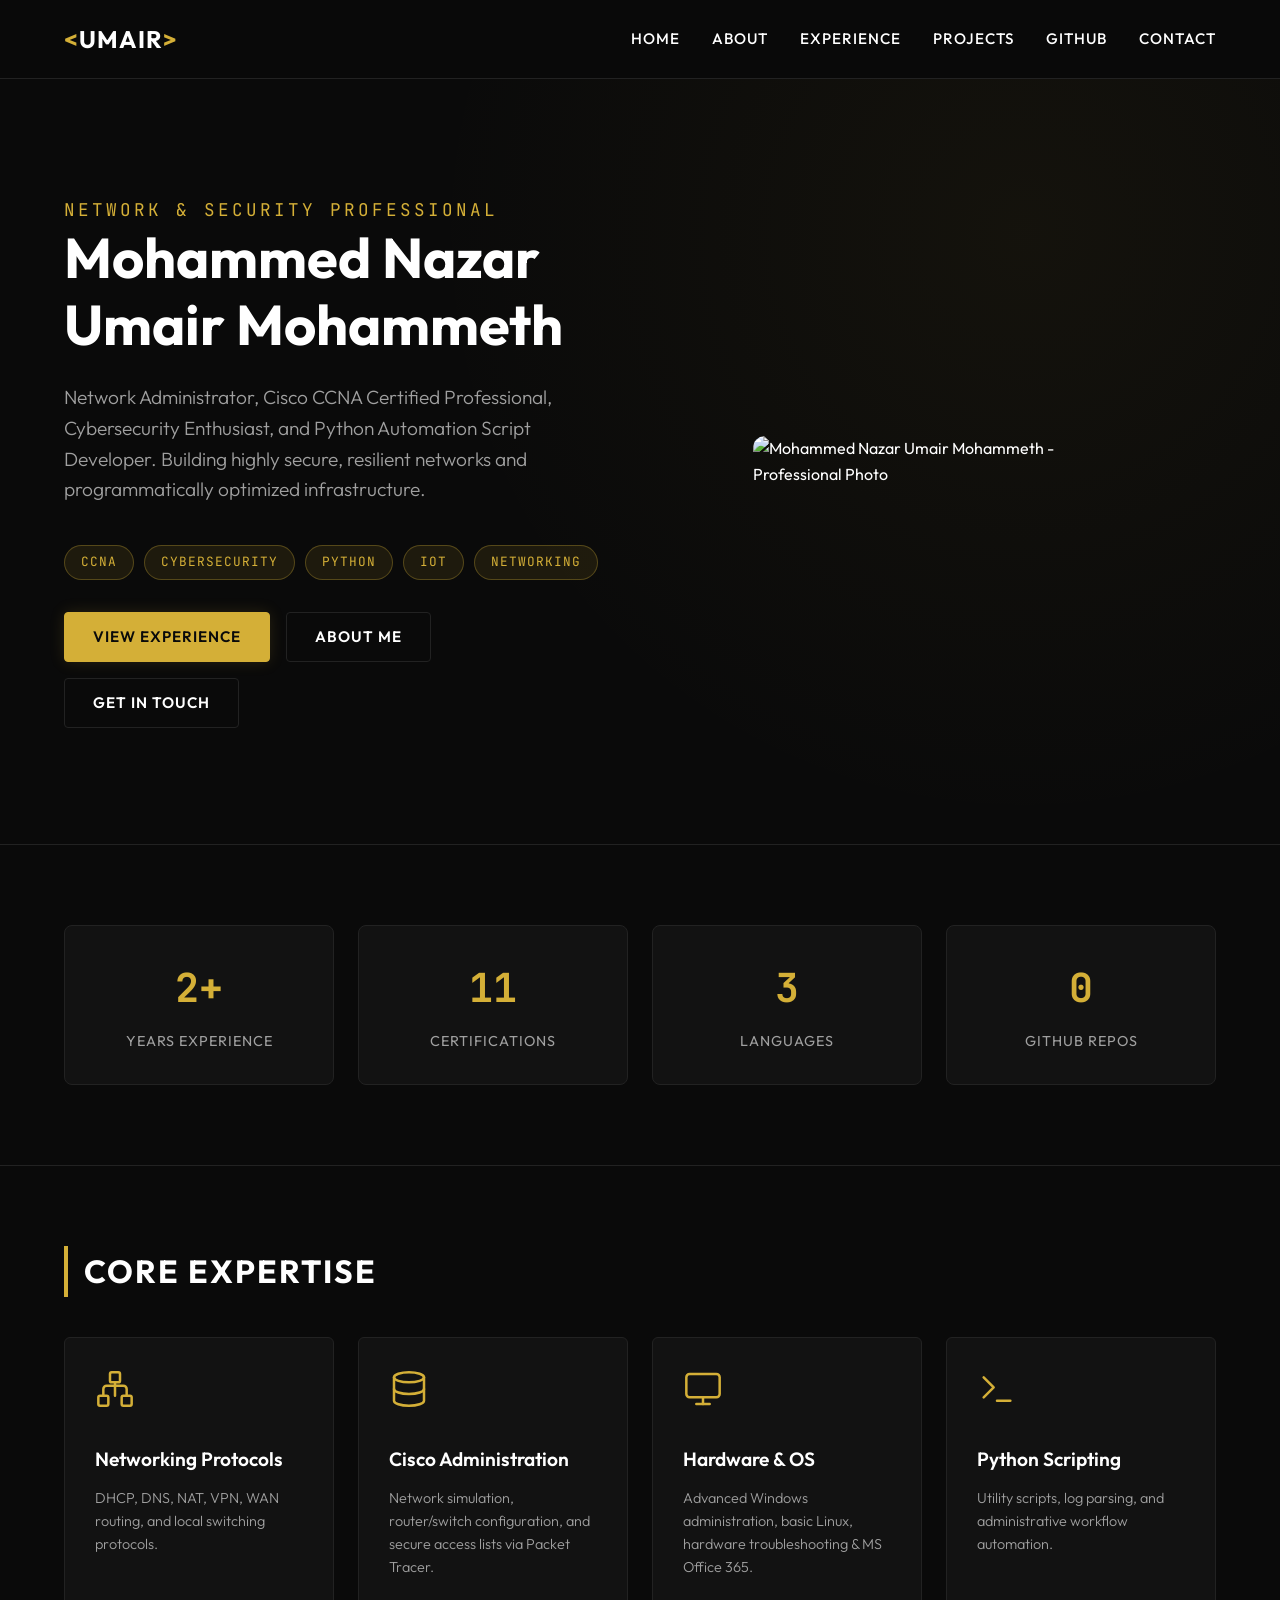
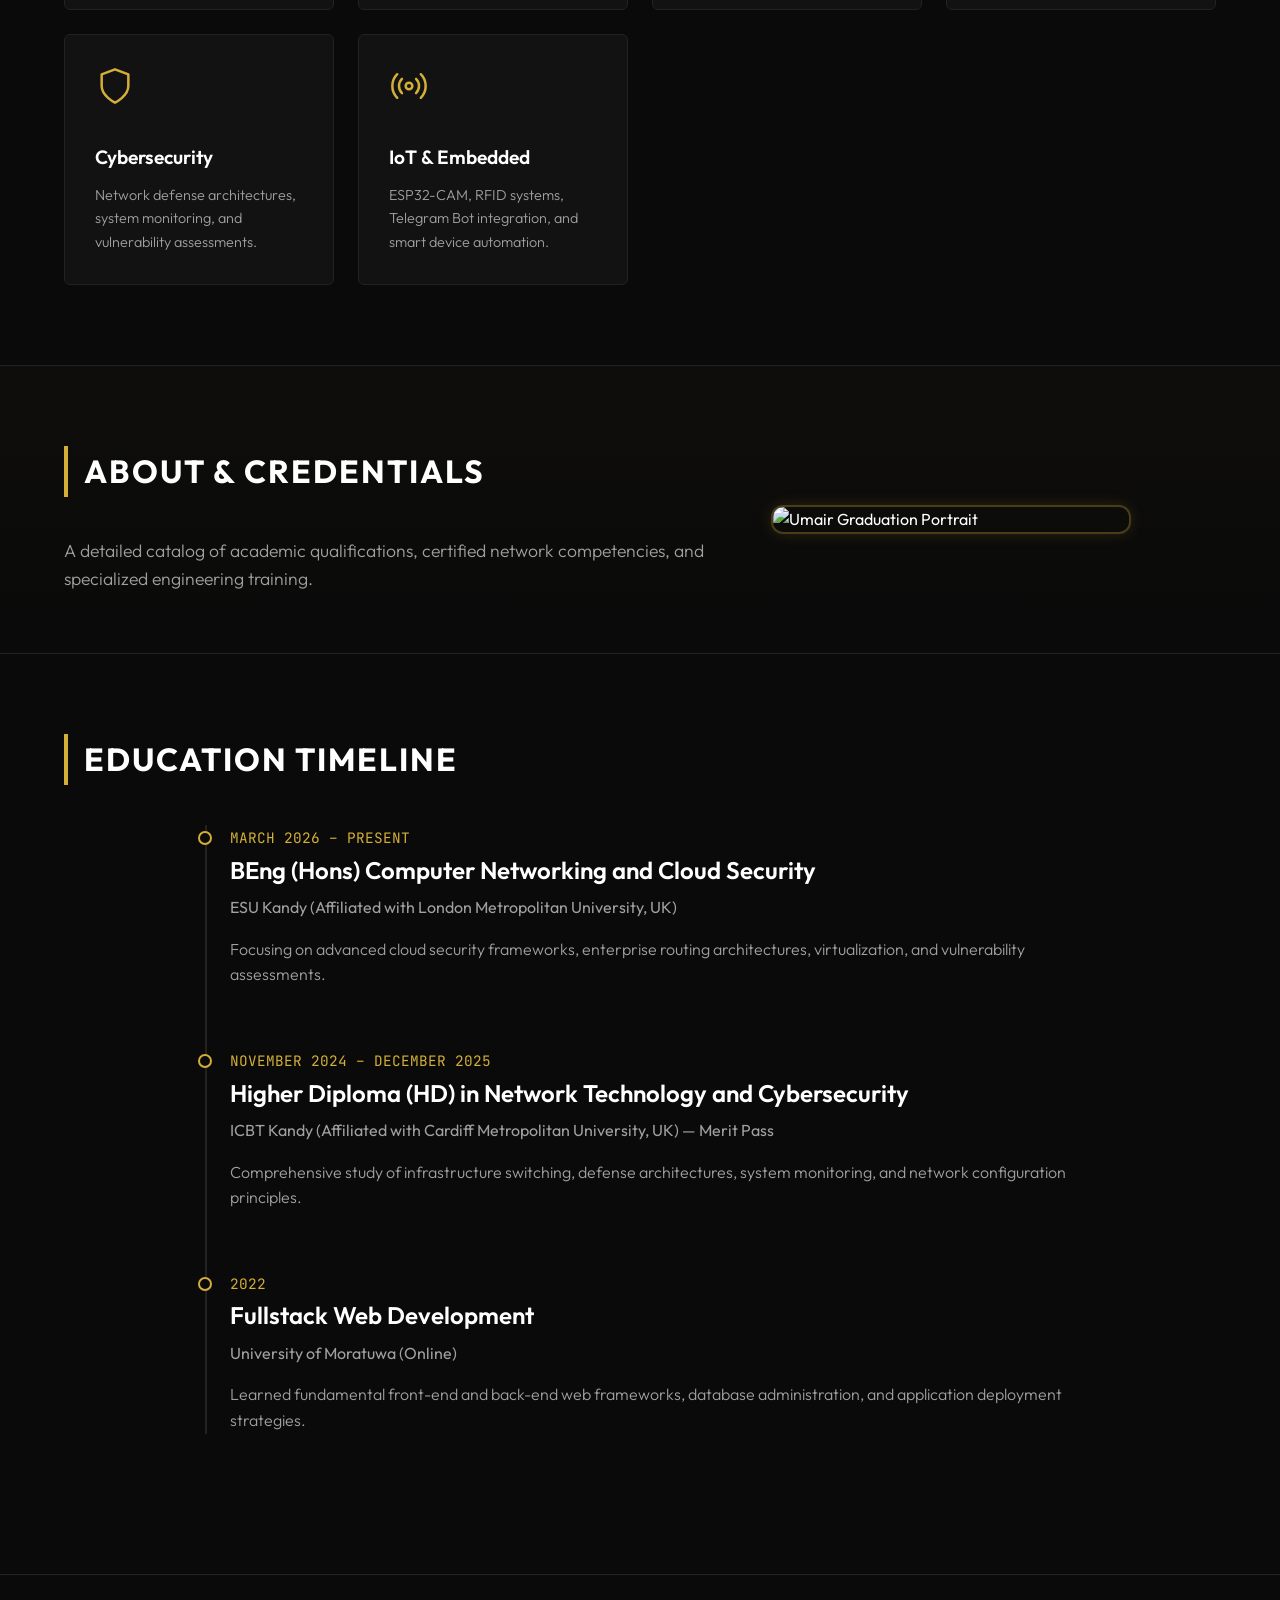
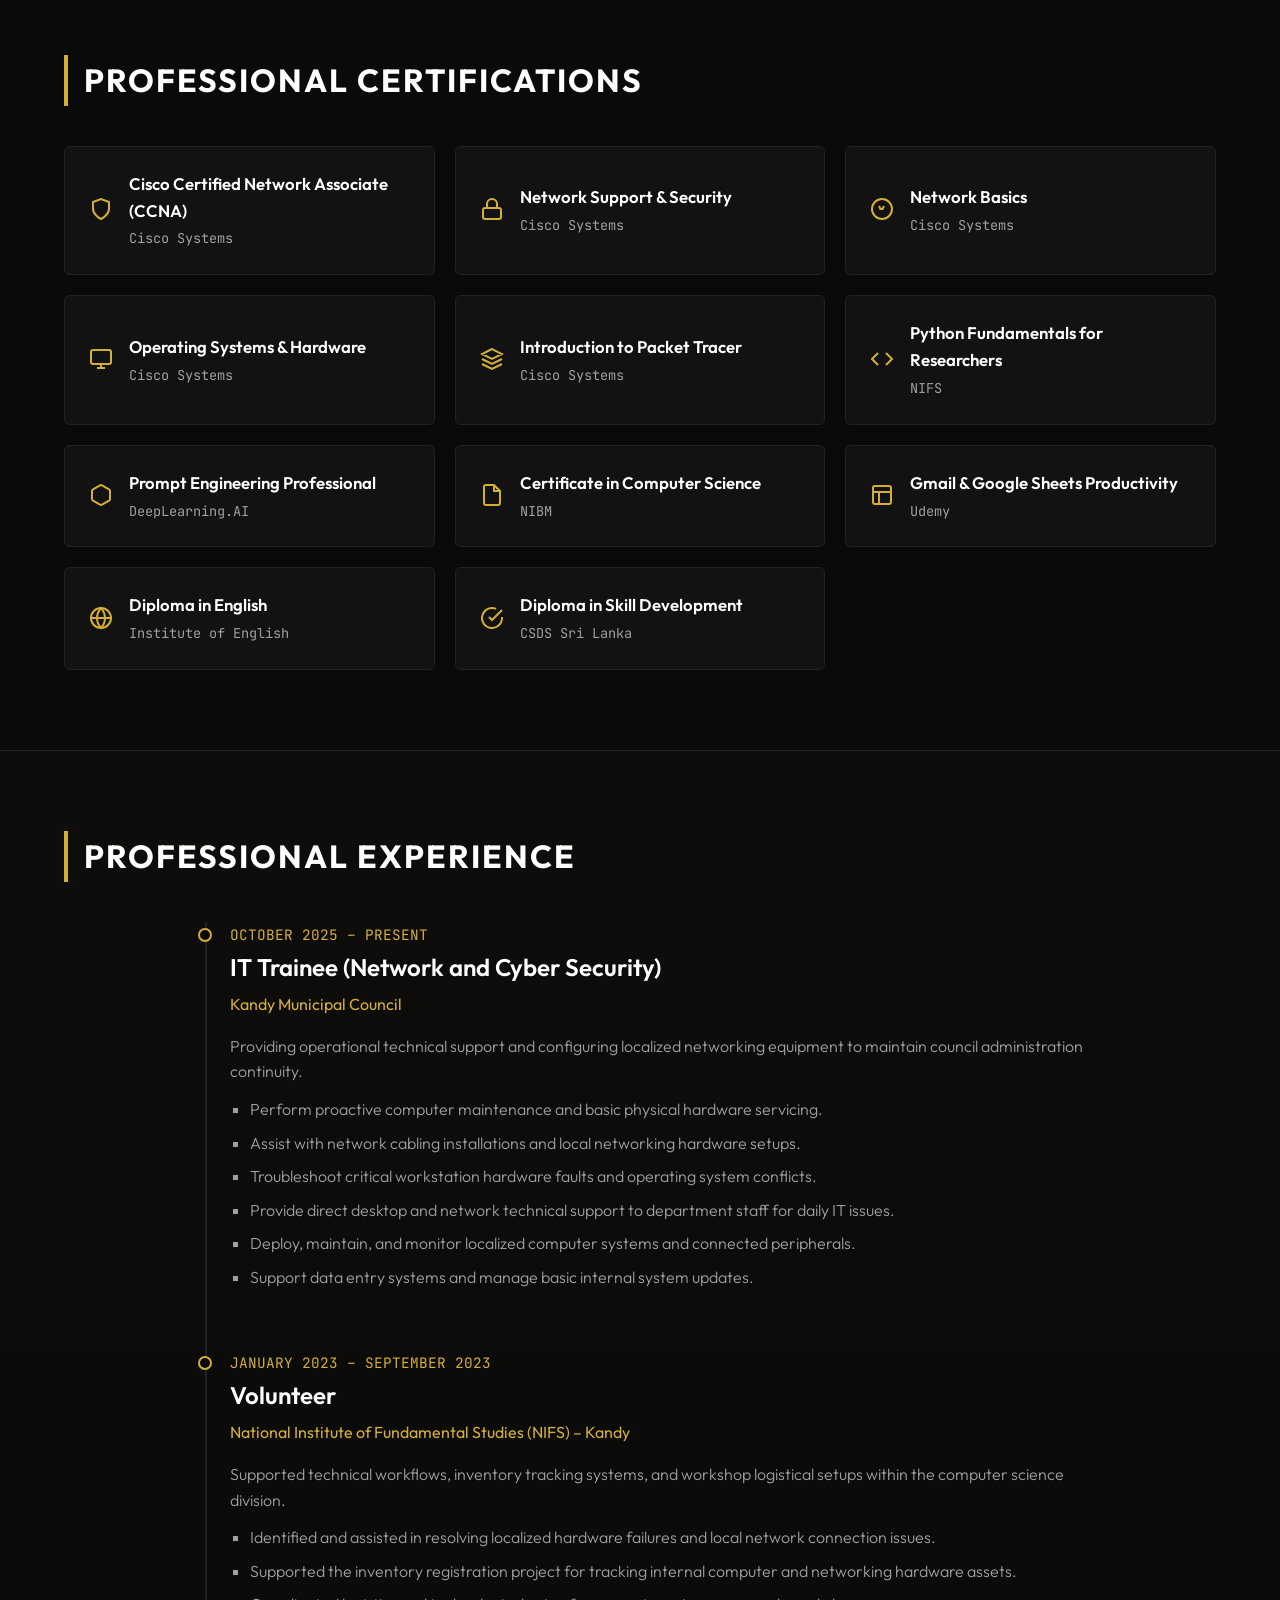
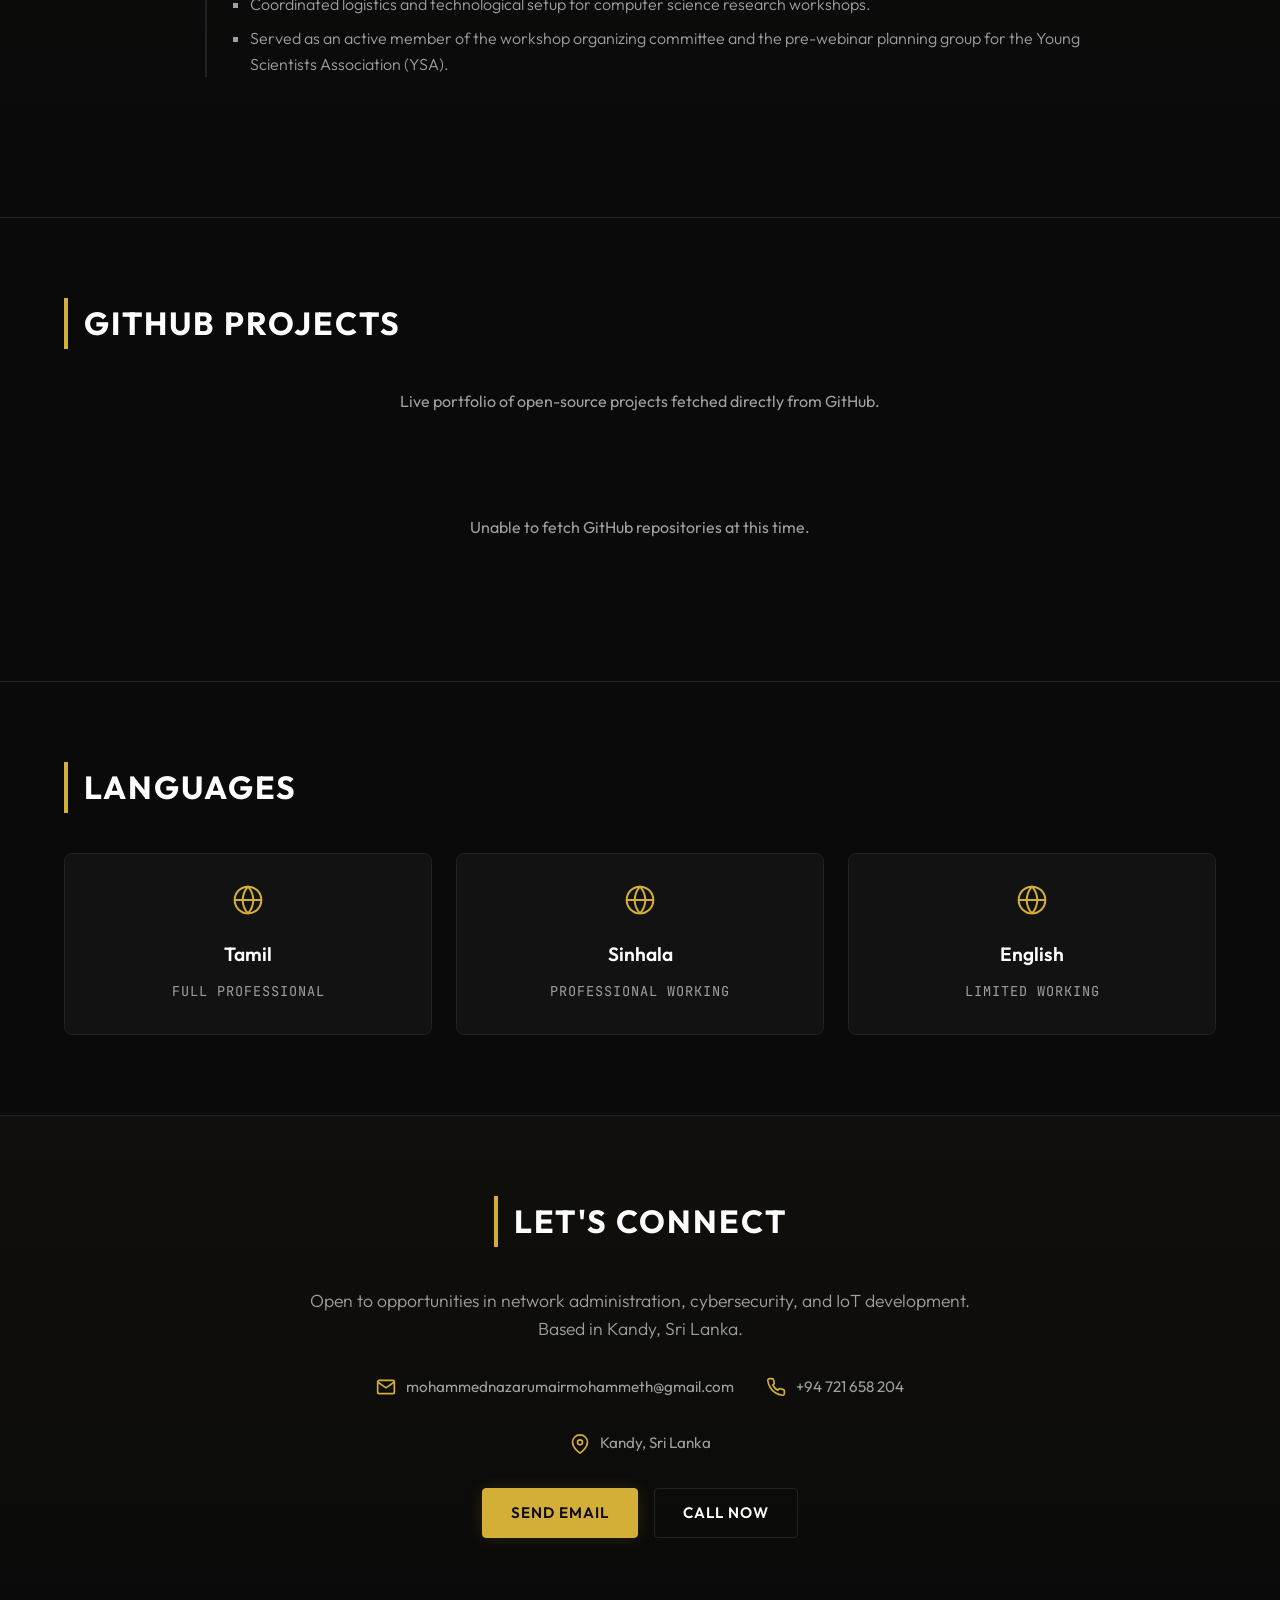
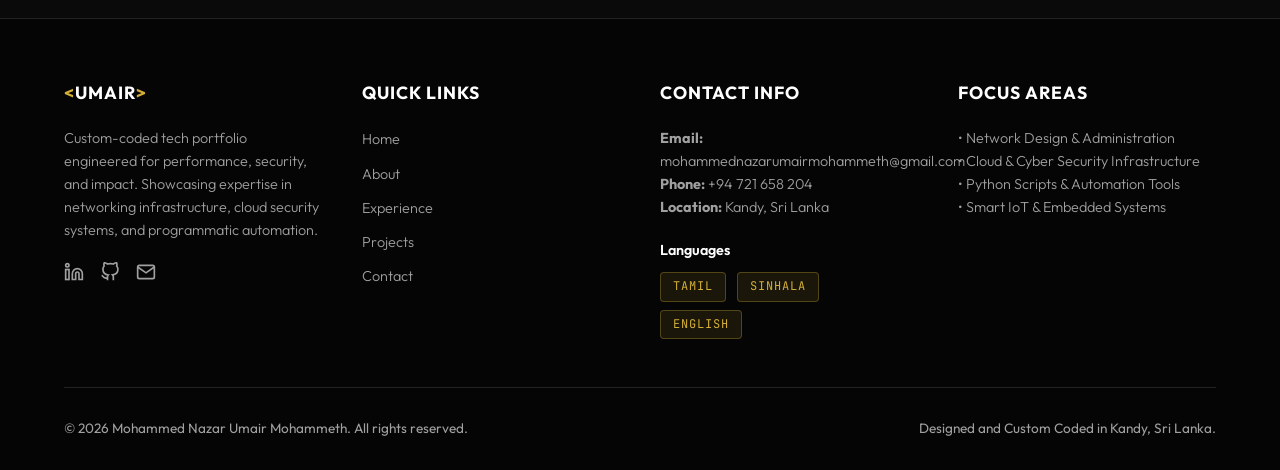
==== index.html @ b77dcbc5 "Static portfolio site for Vercel deployment" ====
<!DOCTYPE html>
<html lang="en">
<head>
<meta charset="UTF-8">
<meta name="viewport" content="width=device-width, initial-scale=1.0">
<title>Mohammed Nazar Umair Mohammeth | Network & Security Professional</title>
<meta name="description" content="Network Administrator, Cisco CCNA Certified Professional, Cybersecurity Enthusiast, and Python Automation Developer.">
<link rel="preconnect" href="https://fonts.googleapis.com">
<link rel="preconnect" href="https://fonts.gstatic.com" crossorigin>
<link href="https://fonts.googleapis.com/css2?family=Outfit:wght@300;400;500;600;700&family=JetBrains+Mono:wght@400;500&display=swap" rel="stylesheet">
<style>
:root {
    --bg-black: #0A0A0A;
    --card-bg: #121212;
    --text-white: #FFFFFF;
    --text-gray: #A0A0A0;
    --accent-gold: #D4AF37;
    --accent-gold-hover: #F3E5AB;
    --border-gray: #222222;
    --border-gold: rgba(212, 175, 55, 0.3);
    --border-gold-focus: rgba(212, 175, 55, 0.8);
    --gold-glow: 0 0 15px rgba(212, 175, 55, 0.15);
    --font-sans: 'Outfit', -apple-system, BlinkMacSystemFont, "Segoe UI", Roboto, sans-serif;
    --font-mono: 'JetBrains Mono', monospace;
    --transition-speed: 0.3s;
    --transition-default: all var(--transition-speed) cubic-bezier(0.4, 0, 0.2, 1);
}
*, *::before, *::after { box-sizing: border-box; margin: 0; padding: 0; }
html { scroll-behavior: smooth; }
body {
    background-color: var(--bg-black);
    color: var(--text-white);
    font-family: var(--font-sans);
    line-height: 1.6;
    overflow-x: hidden;
    -webkit-font-smoothing: antialiased;
}
a { color: var(--text-white); text-decoration: none; transition: var(--transition-default); }
a:hover { color: var(--accent-gold); }
img { max-width: 100%; height: auto; display: block; }
ul, ol { list-style: none; }
.container { width: 100%; max-width: 1200px; margin: 0 auto; padding: 0 24px; }
.section { padding: 80px 0; }
.section-title {
    font-size: 2rem; font-weight: 700; text-transform: uppercase;
    letter-spacing: 2px; margin-bottom: 40px; color: var(--text-white);
    border-left: 4px solid var(--accent-gold); padding-left: 16px; display: inline-block;
}
.site-header {
    background-color: rgba(10, 10, 10, 0.95);
    border-bottom: 1px solid var(--border-gray);
    position: sticky; top: 0; z-index: 1000;
    backdrop-filter: blur(10px); padding: 20px 0;
}
.header-container { display: flex; justify-content: space-between; align-items: center; }
.site-logo { font-weight: 700; font-size: 1.5rem; letter-spacing: 1px; }
.site-logo span { color: var(--accent-gold); }
.nav-menu { display: flex; gap: 32px; }
.nav-menu a {
    font-size: 0.95rem; font-weight: 500; text-transform: uppercase;
    letter-spacing: 1px; padding: 6px 0; border-bottom: 2px solid transparent;
}
.nav-menu a:hover { color: var(--accent-gold); border-bottom-color: var(--accent-gold); }
.hero {
    min-height: 85vh; display: flex; align-items: center;
    background: radial-gradient(circle at 80% 20%, rgba(212, 175, 55, 0.05) 0%, transparent 50%), var(--bg-black);
}
.hero-grid { display: grid; grid-template-columns: 1fr 1fr; gap: 60px; align-items: center; }
.hero-subtitle {
    font-family: var(--font-mono); color: var(--accent-gold);
    font-size: 1.1rem; letter-spacing: 3px; margin-bottom: 20px; text-transform: uppercase;
}
.hero-title { font-size: 3.5rem; font-weight: 700; line-height: 1.2; margin-bottom: 24px; }
.hero-description { font-size: 1.2rem; color: var(--text-gray); margin-bottom: 40px; font-weight: 300; }
.hero-tags { display: flex; gap: 10px; flex-wrap: wrap; margin-bottom: 32px; }
.hero-tag {
    background-color: rgba(212, 175, 55, 0.1); color: var(--accent-gold);
    border: 1px solid var(--border-gold); padding: 6px 16px;
    font-size: 0.8rem; font-family: var(--font-mono); border-radius: 20px;
    text-transform: uppercase; letter-spacing: 1px;
}
.hero-cta { display: flex; gap: 16px; flex-wrap: wrap; }
.btn {
    display: inline-block; padding: 12px 28px; font-weight: 600;
    font-size: 0.95rem; text-transform: uppercase; letter-spacing: 1px;
    border-radius: 4px; cursor: pointer; transition: var(--transition-default);
}
.btn-primary {
    background-color: var(--accent-gold); color: var(--bg-black);
    border: 1px solid var(--accent-gold); box-shadow: var(--gold-glow);
}
.btn-primary:hover { background-color: transparent; color: var(--accent-gold); box-shadow: 0 0 25px rgba(212, 175, 55, 0.3); }
.btn-secondary { background-color: transparent; color: var(--text-white); border: 1px solid var(--border-gray); }
.btn-secondary:hover { border-color: var(--accent-gold); color: var(--accent-gold); }
.hero-image-wrapper { display: flex; justify-content: center; align-items: center; }
.hero-image-wrapper img { max-width: 380px; width: 100%; border-radius: 12px; }
.stats-grid { display: grid; grid-template-columns: repeat(4, 1fr); gap: 24px; text-align: center; }
.stat-item {
    padding: 30px 20px; background-color: var(--card-bg);
    border: 1px solid var(--border-gray); border-radius: 8px;
    transition: var(--transition-default);
}
.stat-item:hover { border-color: var(--accent-gold); box-shadow: var(--gold-glow); }
.stat-number { display: block; font-size: 2.5rem; font-weight: 700; color: var(--accent-gold); font-family: var(--font-mono); margin-bottom: 8px; }
.stat-label { font-size: 0.9rem; color: var(--text-gray); text-transform: uppercase; letter-spacing: 1px; }
.skills-grid { display: grid; grid-template-columns: repeat(auto-fill, minmax(260px, 1fr)); gap: 24px; }
.skill-card {
    background-color: var(--card-bg); border: 1px solid var(--border-gray);
    border-radius: 6px; padding: 30px; transition: var(--transition-default);
}
.skill-card:hover { border-color: var(--accent-gold); box-shadow: var(--gold-glow); }
.skill-icon { font-size: 2.2rem; color: var(--accent-gold); margin-bottom: 20px; }
.skill-title { font-size: 1.2rem; font-weight: 600; margin-bottom: 12px; }
.skill-desc { font-size: 0.9rem; color: var(--text-gray); font-weight: 300; }
.project-card {
    background-color: var(--card-bg); border: 1px solid var(--border-gray);
    border-radius: 8px; overflow: hidden; transition: var(--transition-default);
    display: flex; flex-direction: column;
}
.project-card:hover { transform: translateY(-8px); border-color: var(--accent-gold); box-shadow: var(--gold-glow); }
.project-card-image { height: 220px; overflow: hidden; background-color: #1a1a1a; display:flex; align-items:center; justify-content:center; border-bottom: 1px solid var(--border-gray); }
.project-card-image img { width: 100%; height: 100%; object-fit: cover; transition: var(--transition-default); }
.project-card:hover .project-card-image img { transform: scale(1.05); }
.project-card-content { padding: 28px; flex-grow: 1; display: flex; flex-direction: column; }
.project-card-meta { font-family: var(--font-mono); color: var(--accent-gold); font-size: 0.8rem; margin-bottom: 12px; text-transform: uppercase; letter-spacing: 1px; }
.project-card-title { font-size: 1.4rem; margin-bottom: 16px; font-weight: 600; }
.project-card-excerpt { color: var(--text-gray); font-size: 0.95rem; margin-bottom: 24px; flex-grow: 1; font-weight: 300; }
.project-card-link { color: var(--accent-gold); font-weight: 500; font-size: 0.9rem; display: flex; align-items: center; gap: 8px; margin-top: auto; }
.project-card-link::after { content: '\2192'; transition: var(--transition-default); }
.project-card:hover .project-card-link::after { transform: translateX(4px); }
.projects-grid { display: grid; grid-template-columns: repeat(auto-fill, minmax(350px, 1fr)); gap: 30px; }
.timeline { position: relative; max-width: 900px; margin: 0 auto; padding-left: 40px; }
.timeline::before { content: ''; position: absolute; top: 0; bottom: 0; left: 15px; width: 2px; background-color: var(--border-gray); }
.timeline-item { position: relative; margin-bottom: 60px; }
.timeline-item::before {
    content: ''; position: absolute; left: -32px; top: 6px;
    width: 14px; height: 14px; border-radius: 50%; background-color: var(--bg-black);
    border: 2px solid var(--accent-gold); transition: var(--transition-default);
}
.timeline-item:hover::before { background-color: var(--accent-gold); box-shadow: var(--gold-glow); }
.timeline-date { font-family: var(--font-mono); color: var(--accent-gold); font-size: 0.9rem; margin-bottom: 8px; text-transform: uppercase; }
.timeline-title { font-size: 1.5rem; font-weight: 600; margin-bottom: 6px; }
.timeline-subtitle { font-size: 1rem; color: var(--text-gray); margin-bottom: 16px; font-weight: 400; }
.timeline-desc { color: var(--text-gray); font-weight: 300; }
.timeline-desc ul { margin-top: 12px; padding-left: 20px; list-style: square; }
.timeline-desc li { margin-bottom: 8px; }
.certs-grid { display: grid; grid-template-columns: repeat(auto-fill, minmax(300px, 1fr)); gap: 20px; }
.cert-card {
    background-color: var(--card-bg); border: 1px solid var(--border-gray);
    padding: 24px; border-radius: 6px; display: flex; align-items: center;
    gap: 16px; transition: var(--transition-default);
}
.cert-card:hover { border-color: var(--accent-gold); background-color: rgba(212, 175, 55, 0.02); }
.cert-badge { color: var(--accent-gold); font-size: 1.8rem; flex-shrink: 0; }
.cert-info h3 { font-size: 1.05rem; font-weight: 600; margin-bottom: 4px; }
.cert-info p { font-size: 0.85rem; color: var(--text-gray); font-family: var(--font-mono); }
.languages-grid { display: grid; grid-template-columns: repeat(3, 1fr); gap: 24px; }
.language-card {
    background-color: var(--card-bg); border: 1px solid var(--border-gray);
    border-radius: 8px; padding: 30px; text-align: center; transition: var(--transition-default);
}
.language-card:hover { border-color: var(--accent-gold); box-shadow: var(--gold-glow); }
.language-icon { color: var(--accent-gold); margin-bottom: 16px; }
.language-name { font-size: 1.2rem; font-weight: 600; margin-bottom: 8px; }
.language-level { font-size: 0.85rem; color: var(--text-gray); font-family: var(--font-mono); text-transform: uppercase; letter-spacing: 1px; }
.contact-cta-content { text-align: center; max-width: 700px; margin: 0 auto; }
.contact-cta-text { color: var(--text-gray); font-size: 1.1rem; font-weight: 300; margin-bottom: 32px; }
.contact-info-row { display: flex; justify-content: center; gap: 32px; flex-wrap: wrap; }
.contact-info-item { display: flex; align-items: center; gap: 10px; color: var(--text-gray); font-size: 0.95rem; }
.contact-info-item svg { color: var(--accent-gold); flex-shrink: 0; }
.about-hero-grid { display: grid; grid-template-columns: 1.5fr 1fr; gap: 40px; align-items: center; }
.about-hero-image img { max-width: 360px; width: 100%; border-radius: 12px; border: 2px solid var(--border-gold); box-shadow: var(--gold-glow); }
.site-footer {
    background-color: #050505; border-top: 1px solid var(--border-gray);
    padding: 60px 0 30px; font-size: 0.95rem; color: var(--text-gray);
}
.footer-grid { display: grid; grid-template-columns: repeat(auto-fit, minmax(250px, 1fr)); gap: 40px; margin-bottom: 40px; }
.footer-widget h3 { color: var(--text-white); margin-bottom: 20px; font-size: 1.1rem; text-transform: uppercase; letter-spacing: 1px; }
.footer-widget p { font-weight: 300; font-size: 0.9rem; line-height: 1.6; }
.footer-bottom { border-top: 1px solid var(--border-gray); padding-top: 30px; display: flex; justify-content: space-between; align-items: center; flex-wrap: wrap; gap: 16px; font-size: 0.85rem; }
.footer-social { display: flex; gap: 16px; margin-top: 20px; }
.footer-social a { color: var(--text-gray); transition: var(--transition-default); }
.footer-social a:hover { color: var(--accent-gold); }
.footer-links { list-style: none; }
.footer-links li { margin-bottom: 10px; }
.footer-links a { color: var(--text-gray); font-size: 0.9rem; font-weight: 300; }
.footer-links a:hover { color: var(--accent-gold); }
.language-badge { display: inline-block; background-color: rgba(212, 175, 55, 0.1); color: var(--accent-gold); border: 1px solid var(--border-gold); padding: 4px 12px; font-size: 0.75rem; font-family: var(--font-mono); border-radius: 4px; text-transform: uppercase; letter-spacing: 1px; margin-right: 8px; margin-bottom: 8px; }
.featured-project-card {
    background-color: var(--card-bg); border: 1px solid var(--border-gray);
    border-radius: 8px; padding: 40px; transition: var(--transition-default);
}
.featured-project-card:hover { border-color: var(--accent-gold); box-shadow: var(--gold-glow); }
.featured-project-meta { font-family: var(--font-mono); color: var(--accent-gold); font-size: 0.85rem; text-transform: uppercase; letter-spacing: 2px; margin-bottom: 12px; display: block; }
.featured-project-title { font-size: 1.8rem; font-weight: 700; margin-bottom: 16px; }
.featured-project-desc { color: var(--text-gray); font-size: 1.05rem; font-weight: 300; margin-bottom: 24px; line-height: 1.7; }
.contact-card {
    background-color: var(--card-bg); border: 1px solid var(--border-gray);
    border-radius: 8px; padding: 24px; transition: var(--transition-default);
}
.contact-card:hover { border-color: var(--accent-gold); box-shadow: var(--gold-glow); }
.contact-card-icon { color: var(--accent-gold); margin-bottom: 12px; }
.contact-card-title { font-size: 1rem; font-weight: 600; margin-bottom: 8px; }
.contact-card-value { color: var(--text-gray); font-size: 0.95rem; font-weight: 300; }
a.contact-card-value:hover { color: var(--accent-gold); }
.logo-img { height: 45px; width: auto; }
@media (max-width: 992px) {
    .hero-grid { grid-template-columns: 1fr; gap: 40px; text-align: center; }
    .hero-image { order: -1; }
    .hero-tags, .hero-cta { justify-content: center; }
    .hero-title { font-size: 2.8rem; }
    .stats-grid { grid-template-columns: repeat(2, 1fr); }
    .about-hero-grid { grid-template-columns: 1fr; text-align: center; }
    .about-hero-image { order: -1; }
    .about-hero-image img { margin: 0 auto; }
}
@media (max-width: 768px) {
    .header-container { flex-direction: column; gap: 16px; text-align: center; }
    .nav-menu { gap: 16px; flex-wrap: wrap; justify-content: center; }
    .hero { min-height: 70vh; padding: 40px 0; }
    .hero-title { font-size: 2.2rem; }
    .section { padding: 50px 0; }
    .timeline { padding-left: 24px; }
    .timeline::before { left: 7px; }
    .timeline-item::before { left: -24px; }
    .footer-bottom { flex-direction: column; text-align: center; }
    .languages-grid { grid-template-columns: 1fr; }
}
</style>
</head>
<body>

<header class="site-header">
    <div class="container header-container">
        <div class="site-logo">
            <a href="#"><span>&lt;</span>UMAIR<span>&gt;</span></a>
        </div>
        <nav>
            <ul class="nav-menu">
                <li><a href="#">Home</a></li>
                <li><a href="#about">About</a></li>
                <li><a href="#experience">Experience</a></li>
                <li><a href="#projects">Projects</a></li>
                <li><a href="#github">GitHub</a></li>
                <li><a href="#contact">Contact</a></li>
            </ul>
        </nav>
    </div>
</header>

<main>
    <!-- Hero Section -->
    <section class="hero">
        <div class="container">
            <div class="hero-grid">
                <div class="hero-content">
                    <span class="hero-subtitle">Network & Security Professional</span>
                    <h1 class="hero-title">Mohammed Nazar<br>Umair Mohammeth</h1>
                    <p class="hero-description">Network Administrator, Cisco CCNA Certified Professional, Cybersecurity Enthusiast, and Python Automation Script Developer. Building highly secure, resilient networks and programmatically optimized infrastructure.</p>
                    <div class="hero-tags">
                        <span class="hero-tag">CCNA</span>
                        <span class="hero-tag">Cybersecurity</span>
                        <span class="hero-tag">Python</span>
                        <span class="hero-tag">IoT</span>
                        <span class="hero-tag">Networking</span>
                    </div>
                    <div class="hero-cta">
                        <a href="#experience" class="btn btn-primary">View Experience</a>
                        <a href="#about" class="btn btn-secondary">About Me</a>
                        <a href="#contact" class="btn btn-secondary">Get In Touch</a>
                    </div>
                </div>
                <div class="hero-image">
                    <div class="hero-image-wrapper">
                        <img src="assets/images/profile.png" alt="Mohammed Nazar Umair Mohammeth - Professional Photo">
                    </div>
                </div>
            </div>
        </div>
    </section>

    <!-- Stats -->
    <section class="section stats-section" style="border-top: 1px solid var(--border-gray);">
        <div class="container">
            <div class="stats-grid">
                <div class="stat-item">
                    <span class="stat-number">2+</span>
                    <span class="stat-label">Years Experience</span>
                </div>
                <div class="stat-item">
                    <span class="stat-number">11</span>
                    <span class="stat-label">Certifications</span>
                </div>
                <div class="stat-item">
                    <span class="stat-number">3</span>
                    <span class="stat-label">Languages</span>
                </div>
                <div class="stat-item">
                    <span class="stat-number" id="repo-count">-</span>
                    <span class="stat-label">GitHub Repos</span>
                </div>
            </div>
        </div>
    </section>

    <!-- Core Expertise -->
    <section class="section core-stack" style="border-top: 1px solid var(--border-gray);">
        <div class="container">
            <h2 class="section-title">Core Expertise</h2>
            <div class="skills-grid">
                <div class="skill-card">
                    <div class="skill-icon"><svg width="40" height="40" viewBox="0 0 24 24" fill="none" stroke="currentColor" stroke-width="1.5" stroke-linecap="round" stroke-linejoin="round"><rect x="16" y="16" width="6" height="6" rx="1"/><rect x="2" y="16" width="6" height="6" rx="1"/><rect x="9" y="2" width="6" height="6" rx="1"/><path d="M12 8v8M5 16v-4a2 2 0 0 1 2-2h10a2 2 0 0 1 2 2v4"/></svg></div>
                    <h3 class="skill-title">Networking Protocols</h3>
                    <p class="skill-desc">DHCP, DNS, NAT, VPN, WAN routing, and local switching protocols.</p>
                </div>
                <div class="skill-card">
                    <div class="skill-icon"><svg width="40" height="40" viewBox="0 0 24 24" fill="none" stroke="currentColor" stroke-width="1.5" stroke-linecap="round" stroke-linejoin="round"><ellipse cx="12" cy="5" rx="9" ry="3"/><path d="M3 5v14c0 1.66 4 3 9 3s9-1.34 9-3V5"/><path d="M3 12c0 1.66 4 3 9 3s9-1.34 9-3"/></svg></div>
                    <h3 class="skill-title">Cisco Administration</h3>
                    <p class="skill-desc">Network simulation, router/switch configuration, and secure access lists via Packet Tracer.</p>
                </div>
                <div class="skill-card">
                    <div class="skill-icon"><svg width="40" height="40" viewBox="0 0 24 24" fill="none" stroke="currentColor" stroke-width="1.5" stroke-linecap="round" stroke-linejoin="round"><rect x="2" y="3" width="20" height="14" rx="2" ry="2"/><line x1="8" y1="21" x2="16" y2="21"/><line x1="12" y1="17" x2="12" y2="21"/></svg></div>
                    <h3 class="skill-title">Hardware & OS</h3>
                    <p class="skill-desc">Advanced Windows administration, basic Linux, hardware troubleshooting & MS Office 365.</p>
                </div>
                <div class="skill-card">
                    <div class="skill-icon"><svg width="40" height="40" viewBox="0 0 24 24" fill="none" stroke="currentColor" stroke-width="1.5" stroke-linecap="round" stroke-linejoin="round"><polyline points="4 17 10 11 4 5"/><line x1="12" y1="19" x2="20" y2="19"/></svg></div>
                    <h3 class="skill-title">Python Scripting</h3>
                    <p class="skill-desc">Utility scripts, log parsing, and administrative workflow automation.</p>
                </div>
                <div class="skill-card">
                    <div class="skill-icon"><svg width="40" height="40" viewBox="0 0 24 24" fill="none" stroke="currentColor" stroke-width="1.5" stroke-linecap="round" stroke-linejoin="round"><path d="M12 22s8-4 8-10V5l-8-3-8 3v7c0 6 8 10 8 10z"/></svg></div>
                    <h3 class="skill-title">Cybersecurity</h3>
                    <p class="skill-desc">Network defense architectures, system monitoring, and vulnerability assessments.</p>
                </div>
                <div class="skill-card">
                    <div class="skill-icon"><svg width="40" height="40" viewBox="0 0 24 24" fill="none" stroke="currentColor" stroke-width="1.5" stroke-linecap="round" stroke-linejoin="round"><circle cx="12" cy="12" r="2"/><path d="M16.24 7.76a6 6 0 0 1 0 8.49m-8.48-.01a6 6 0 0 1 0-8.49m11.31-2.82a10 10 0 0 1 0 14.14m-14.14 0a10 10 0 0 1 0-14.14"/></svg></div>
                    <h3 class="skill-title">IoT & Embedded</h3>
                    <p class="skill-desc">ESP32-CAM, RFID systems, Telegram Bot integration, and smart device automation.</p>
                </div>
            </div>
        </div>
    </section>

    <!-- About Section -->
    <section id="about" class="section page-hero" style="background: linear-gradient(180deg, rgba(212, 175, 55, 0.02) 0%, transparent 100%); border-top: 1px solid var(--border-gray); padding: 80px 0 60px;">
        <div class="container">
            <div class="about-hero-grid">
                <div>
                    <h2 class="section-title">About & Credentials</h2>
                    <p class="hero-description" style="max-width: 700px; font-size: 1.1rem; margin-bottom: 0;">A detailed catalog of academic qualifications, certified network competencies, and specialized engineering training.</p>
                </div>
                <div class="about-hero-image">
                    <img src="assets/images/graduation-photo.png" alt="Umair Graduation Portrait">
                </div>
            </div>
        </div>
    </section>

    <!-- Education Timeline -->
    <section class="section education-section" style="border-top: 1px solid var(--border-gray);">
        <div class="container">
            <h2 class="section-title">Education Timeline</h2>
            <div class="timeline">
                <div class="timeline-item">
                    <span class="timeline-date">March 2026 &ndash; Present</span>
                    <h3 class="timeline-title">BEng (Hons) Computer Networking and Cloud Security</h3>
                    <h4 class="timeline-subtitle">ESU Kandy (Affiliated with London Metropolitan University, UK)</h4>
                    <div class="timeline-desc"><p>Focusing on advanced cloud security frameworks, enterprise routing architectures, virtualization, and vulnerability assessments.</p></div>
                </div>
                <div class="timeline-item">
                    <span class="timeline-date">November 2024 &ndash; December 2025</span>
                    <h3 class="timeline-title">Higher Diploma (HD) in Network Technology and Cybersecurity</h3>
                    <h4 class="timeline-subtitle">ICBT Kandy (Affiliated with Cardiff Metropolitan University, UK) &mdash; Merit Pass</h4>
                    <div class="timeline-desc"><p>Comprehensive study of infrastructure switching, defense architectures, system monitoring, and network configuration principles.</p></div>
                </div>
                <div class="timeline-item">
                    <span class="timeline-date">2022</span>
                    <h3 class="timeline-title">Fullstack Web Development</h3>
                    <h4 class="timeline-subtitle">University of Moratuwa (Online)</h4>
                    <div class="timeline-desc"><p>Learned fundamental front-end and back-end web frameworks, database administration, and application deployment strategies.</p></div>
                </div>
            </div>
        </div>
    </section>

    <!-- Certifications -->
    <section class="section certifications-section" style="border-top: 1px solid var(--border-gray);">
        <div class="container">
            <h2 class="section-title">Professional Certifications</h2>
            <div class="certs-grid">
                <div class="cert-card"><div class="cert-badge"><svg width="24" height="24" viewBox="0 0 24 24" fill="none" stroke="currentColor" stroke-width="2"><path d="M12 22s8-4 8-10V5l-8-3-8 3v7c0 6 8 10 8 10z"/></svg></div><div class="cert-info"><h3>Cisco Certified Network Associate (CCNA)</h3><p>Cisco Systems</p></div></div>
                <div class="cert-card"><div class="cert-badge"><svg width="24" height="24" viewBox="0 0 24 24" fill="none" stroke="currentColor" stroke-width="2"><rect x="3" y="11" width="18" height="11" rx="2" ry="2"/><path d="M7 11V7a5 5 0 0 1 10 0v4"/></svg></div><div class="cert-info"><h3>Network Support & Security</h3><p>Cisco Systems</p></div></div>
                <div class="cert-card"><div class="cert-badge"><svg width="24" height="24" viewBox="0 0 24 24" fill="none" stroke="currentColor" stroke-width="2"><circle cx="12" cy="12" r="10"/><path d="m9.09 9 1.24 3h2.33l1.24-3"/></svg></div><div class="cert-info"><h3>Network Basics</h3><p>Cisco Systems</p></div></div>
                <div class="cert-card"><div class="cert-badge"><svg width="24" height="24" viewBox="0 0 24 24" fill="none" stroke="currentColor" stroke-width="2"><rect x="2" y="3" width="20" height="14" rx="2" ry="2"/><line x1="8" y1="21" x2="16" y2="21"/><line x1="12" y1="17" x2="12" y2="21"/></svg></div><div class="cert-info"><h3>Operating Systems & Hardware</h3><p>Cisco Systems</p></div></div>
                <div class="cert-card"><div class="cert-badge"><svg width="24" height="24" viewBox="0 0 24 24" fill="none" stroke="currentColor" stroke-width="2"><path d="M12 2L2 7l10 5 10-5-10-5zM2 17l10 5 10-5M2 12l10 5 10-5"/></svg></div><div class="cert-info"><h3>Introduction to Packet Tracer</h3><p>Cisco Systems</p></div></div>
                <div class="cert-card"><div class="cert-badge"><svg width="24" height="24" viewBox="0 0 24 24" fill="none" stroke="currentColor" stroke-width="2"><polyline points="16 18 22 12 16 6"/><polyline points="8 6 2 12 8 18"/></svg></div><div class="cert-info"><h3>Python Fundamentals for Researchers</h3><p>NIFS</p></div></div>
                <div class="cert-card"><div class="cert-badge"><svg width="24" height="24" viewBox="0 0 24 24" fill="none" stroke="currentColor" stroke-width="2"><path d="M21 16V8a2 2 0 0 0-1-1.73l-7-4a2 2 0 0 0-2 0l-7 4A2 2 0 0 0 3 8v8a2 2 0 0 0 1 1.73l7 4a2 2 0 0 0 2 0l7-4A2 2 0 0 0 21 16z"/></svg></div><div class="cert-info"><h3>Prompt Engineering Professional</h3><p>DeepLearning.AI</p></div></div>
                <div class="cert-card"><div class="cert-badge"><svg width="24" height="24" viewBox="0 0 24 24" fill="none" stroke="currentColor" stroke-width="2"><path d="M14 2H6a2 2 0 0 0-2 2v16a2 2 0 0 0 2 2h12a2 2 0 0 0 2-2V8z"/><polyline points="14 2 14 8 20 8"/></svg></div><div class="cert-info"><h3>Certificate in Computer Science</h3><p>NIBM</p></div></div>
                <div class="cert-card"><div class="cert-badge"><svg width="24" height="24" viewBox="0 0 24 24" fill="none" stroke="currentColor" stroke-width="2"><rect x="3" y="3" width="18" height="18" rx="2" ry="2"/><line x1="3" y1="9" x2="21" y2="9"/><line x1="9" y1="21" x2="9" y2="9"/></svg></div><div class="cert-info"><h3>Gmail & Google Sheets Productivity</h3><p>Udemy</p></div></div>
                <div class="cert-card"><div class="cert-badge"><svg width="24" height="24" viewBox="0 0 24 24" fill="none" stroke="currentColor" stroke-width="2"><circle cx="12" cy="12" r="10"/><line x1="2" y1="12" x2="22" y2="12"/><path d="M12 2a15.3 15.3 0 0 1 4 10 15.3 15.3 0 0 1-4 10 15.3 15.3 0 0 1-4-10 15.3 15.3 0 0 1 4-10z"/></svg></div><div class="cert-info"><h3>Diploma in English</h3><p>Institute of English</p></div></div>
                <div class="cert-card"><div class="cert-badge"><svg width="24" height="24" viewBox="0 0 24 24" fill="none" stroke="currentColor" stroke-width="2"><path d="M22 11.08V12a10 10 0 1 1-5.93-9.14"/><polyline points="22 4 12 14.01 9 11.01"/></svg></div><div class="cert-info"><h3>Diploma in Skill Development</h3><p>CSDS Sri Lanka</p></div></div>
            </div>
        </div>
    </section>

    <!-- Experience Section -->
    <section id="experience" class="section experience-section" style="background: linear-gradient(180deg, rgba(212, 175, 55, 0.02) 0%, transparent 100%); border-top: 1px solid var(--border-gray);">
        <div class="container">
            <h2 class="section-title">Professional Experience</h2>
            <div class="timeline">
                <div class="timeline-item">
                    <span class="timeline-date">October 2025 &ndash; Present</span>
                    <h3 class="timeline-title">IT Trainee (Network and Cyber Security)</h3>
                    <h4 class="timeline-subtitle" style="color: var(--accent-gold);">Kandy Municipal Council</h4>
                    <div class="timeline-desc">
                        <p>Providing operational technical support and configuring localized networking equipment to maintain council administration continuity.</p>
                        <ul>
                            <li>Perform proactive computer maintenance and basic physical hardware servicing.</li>
                            <li>Assist with network cabling installations and local networking hardware setups.</li>
                            <li>Troubleshoot critical workstation hardware faults and operating system conflicts.</li>
                            <li>Provide direct desktop and network technical support to department staff for daily IT issues.</li>
                            <li>Deploy, maintain, and monitor localized computer systems and connected peripherals.</li>
                            <li>Support data entry systems and manage basic internal system updates.</li>
                        </ul>
                    </div>
                </div>
                <div class="timeline-item">
                    <span class="timeline-date">January 2023 &ndash; September 2023</span>
                    <h3 class="timeline-title">Volunteer</h3>
                    <h4 class="timeline-subtitle" style="color: var(--accent-gold);">National Institute of Fundamental Studies (NIFS) &ndash; Kandy</h4>
                    <div class="timeline-desc">
                        <p>Supported technical workflows, inventory tracking systems, and workshop logistical setups within the computer science division.</p>
                        <ul>
                            <li>Identified and assisted in resolving localized hardware failures and local network connection issues.</li>
                            <li>Supported the inventory registration project for tracking internal computer and networking hardware assets.</li>
                            <li>Coordinated logistics and technological setup for computer science research workshops.</li>
                            <li>Served as an active member of the workshop organizing committee and the pre-webinar planning group for the Young Scientists Association (YSA).</li>
                        </ul>
                    </div>
                </div>
            </div>
        </div>
    </section>

    <!-- GitHub Projects Section -->
    <section id="github" class="section github-projects-section" style="border-top: 1px solid var(--border-gray);">
        <div class="container">
            <h2 class="section-title">GitHub Projects</h2>
            <p style="text-align: center; color: var(--text-gray); margin-bottom: 40px;">Live portfolio of open-source projects fetched directly from GitHub.</p>
            <div class="projects-grid" id="github-projects-grid">
                <div style="grid-column: 1/-1; text-align: center; color: var(--text-gray); padding: 60px 0;">Loading projects from GitHub...</div>
            </div>
        </div>
    </section>

    <!-- Languages -->
    <section class="section languages-section" style="border-top: 1px solid var(--border-gray);">
        <div class="container">
            <h2 class="section-title">Languages</h2>
            <div class="languages-grid">
                <div class="language-card">
                    <div class="language-icon"><svg width="32" height="32" viewBox="0 0 24 24" fill="none" stroke="currentColor" stroke-width="1.5"><circle cx="12" cy="12" r="10"/><line x1="2" y1="12" x2="22" y2="12"/><path d="M12 2a15.3 15.3 0 0 1 4 10 15.3 15.3 0 0 1-4 10 15.3 15.3 0 0 1-4-10 15.3 15.3 0 0 1 4-10z"/></svg></div>
                    <h3 class="language-name">Tamil</h3>
                    <span class="language-level">Full Professional</span>
                </div>
                <div class="language-card">
                    <div class="language-icon"><svg width="32" height="32" viewBox="0 0 24 24" fill="none" stroke="currentColor" stroke-width="1.5"><circle cx="12" cy="12" r="10"/><line x1="2" y1="12" x2="22" y2="12"/><path d="M12 2a15.3 15.3 0 0 1 4 10 15.3 15.3 0 0 1-4 10 15.3 15.3 0 0 1-4-10 15.3 15.3 0 0 1 4-10z"/></svg></div>
                    <h3 class="language-name">Sinhala</h3>
                    <span class="language-level">Professional Working</span>
                </div>
                <div class="language-card">
                    <div class="language-icon"><svg width="32" height="32" viewBox="0 0 24 24" fill="none" stroke="currentColor" stroke-width="1.5"><circle cx="12" cy="12" r="10"/><line x1="2" y1="12" x2="22" y2="12"/><path d="M12 2a15.3 15.3 0 0 1 4 10 15.3 15.3 0 0 1-4 10 15.3 15.3 0 0 1-4-10 15.3 15.3 0 0 1 4-10z"/></svg></div>
                    <h3 class="language-name">English</h3>
                    <span class="language-level">Limited Working</span>
                </div>
            </div>
        </div>
    </section>

    <!-- Contact Section -->
    <section id="contact" class="section contact-cta" style="background: linear-gradient(180deg, rgba(212, 175, 55, 0.03) 0%, transparent 100%); border-top: 1px solid var(--border-gray);">
        <div class="container">
            <div class="contact-cta-content">
                <h2 class="section-title">Let's Connect</h2>
                <p class="contact-cta-text">Open to opportunities in network administration, cybersecurity, and IoT development. Based in Kandy, Sri Lanka.</p>
                <div class="contact-info-row">
                    <div class="contact-info-item">
                        <svg width="20" height="20" viewBox="0 0 24 24" fill="none" stroke="currentColor" stroke-width="2"><path d="M4 4h16c1.1 0 2 .9 2 2v12c0 1.1-.9 2-2 2H4c-1.1 0-2-.9-2-2V6c0-1.1.9-2 2-2z"/><polyline points="22,6 12,13 2,6"/></svg>
                        <span>mohammednazarumairmohammeth@gmail.com</span>
                    </div>
                    <div class="contact-info-item">
                        <svg width="20" height="20" viewBox="0 0 24 24" fill="none" stroke="currentColor" stroke-width="2"><path d="M22 16.92v3a2 2 0 0 1-2.18 2 19.79 19.79 0 0 1-8.63-3.07 19.5 19.5 0 0 1-6-6 19.79 19.79 0 0 1-3.07-8.67A2 2 0 0 1 4.11 2h3a2 2 0 0 1 2 1.72 12.84 12.84 0 0 0 .7 2.81 2 2 0 0 1-.45 2.11L8.09 9.91a16 16 0 0 0 6 6l1.27-1.27a2 2 0 0 1 2.11-.45 12.84 12.84 0 0 0 2.81.7A2 2 0 0 1 22 16.92z"/></svg>
                        <span>+94 721 658 204</span>
                    </div>
                    <div class="contact-info-item">
                        <svg width="20" height="20" viewBox="0 0 24 24" fill="none" stroke="currentColor" stroke-width="2"><path d="M21 10c0 7-9 13-9 13s-9-6-9-13a9 9 0 0 1 18 0z"/><circle cx="12" cy="10" r="3"/></svg>
                        <span>Kandy, Sri Lanka</span>
                    </div>
                </div>
                <div class="hero-cta" style="margin-top: 32px; justify-content: center;">
                    <a href="mailto:mohammednazarumairmohammeth@gmail.com" class="btn btn-primary">Send Email</a>
                    <a href="tel:+94721658204" class="btn btn-secondary">Call Now</a>
                </div>
            </div>
        </div>
    </section>
</main>

<footer class="site-footer">
    <div class="container">
        <div class="footer-grid">
            <div class="footer-widget">
                <h3><span style="color:var(--accent-gold);">&lt;</span>UMAIR<span style="color:var(--accent-gold);">&gt;</span></h3>
                <p>Custom-coded tech portfolio engineered for performance, security, and impact. Showcasing expertise in networking infrastructure, cloud security systems, and programmatic automation.</p>
                <div class="footer-social">
                    <a href="https://www.linkedin.com/in/mohammed-nazar-umair-mohammeth" target="_blank" rel="noopener noreferrer" aria-label="LinkedIn">
                        <svg width="20" height="20" viewBox="0 0 24 24" fill="none" stroke="currentColor" stroke-width="2"><path d="M16 8a6 6 0 0 1 6 6v7h-4v-7a2 2 0 0 0-2-2 2 2 0 0 0-2 2v7h-4v-7a6 6 0 0 1 6-6z"/><rect x="2" y="9" width="4" height="12"/><circle cx="4" cy="4" r="2"/></svg>
                    </a>
                    <a href="https://github.com/Umair-Mohammeth" target="_blank" rel="noopener noreferrer" aria-label="GitHub">
                        <svg width="20" height="20" viewBox="0 0 24 24" fill="none" stroke="currentColor" stroke-width="2"><path d="M9 19c-5 1.5-5-2.5-7-3m14 6v-3.87a3.37 3.37 0 0 0-.94-2.61c3.14-.35 6.44-1.54 6.44-7A5.44 5.44 0 0 0 20 4.77 5.07 5.07 0 0 0 19.91 1S18.73.65 16 2.48a13.38 13.38 0 0 0-7 0C6.27.65 5.09 1 5.09 1A5.07 5.07 0 0 0 5 4.77a5.44 5.44 0 0 0-1.5 3.78c0 5.42 3.3 6.61 6.44 7A3.37 3.37 0 0 0 9 18.13V22"/></svg>
                    </a>
                    <a href="mailto:mohammednazarumairmohammeth@gmail.com" aria-label="Email">
                        <svg width="20" height="20" viewBox="0 0 24 24" fill="none" stroke="currentColor" stroke-width="2"><path d="M4 4h16c1.1 0 2 .9 2 2v12c0 1.1-.9 2-2 2H4c-1.1 0-2-.9-2-2V6c0-1.1.9-2 2-2z"/><polyline points="22,6 12,13 2,6"/></svg>
                    </a>
                </div>
            </div>
            <div class="footer-widget">
                <h3>Quick Links</h3>
                <ul class="footer-links">
                    <li><a href="#">Home</a></li>
                    <li><a href="#about">About</a></li>
                    <li><a href="#experience">Experience</a></li>
                    <li><a href="#projects">Projects</a></li>
                    <li><a href="#contact">Contact</a></li>
                </ul>
            </div>
            <div class="footer-widget">
                <h3>Contact Info</h3>
                <p><strong>Email:</strong> mohammednazarumairmohammeth@gmail.com<br><strong>Phone:</strong> +94 721 658 204<br><strong>Location:</strong> Kandy, Sri Lanka</p>
                <div style="margin-top:20px;">
                    <h4 style="font-size:0.9rem;font-weight:600;margin-bottom:10px;color:var(--text-white);">Languages</h4>
                    <span class="language-badge">Tamil</span>
                    <span class="language-badge">Sinhala</span>
                    <span class="language-badge">English</span>
                </div>
            </div>
            <div class="footer-widget">
                <h3>Focus Areas</h3>
                <p>&bull; Network Design & Administration<br>&bull; Cloud & Cyber Security Infrastructure<br>&bull; Python Scripts & Automation Tools<br>&bull; Smart IoT & Embedded Systems</p>
            </div>
        </div>
        <div class="footer-bottom">
            <p>&copy; 2026 Mohammed Nazar Umair Mohammeth. All rights reserved.</p>
            <p>Designed and Custom Coded in Kandy, Sri Lanka.</p>
        </div>
    </div>
</footer>

<script>
const GITHUB_USERNAME = 'Umair-Mohammeth';
const REPO_IMAGE_MAP = {
    'ESC-POS': 'esc-pos.svg',
    'ESC-POS---windows-base': 'esc-pos-windows.svg',
    'Smart-Door-Delivery-Authentication-System': 'smart-door.svg',
    'School-Scheme-of-Work-Generator-': 'school-scheme.svg',
    'Redirect-extension-': 'redirect-extension.svg',
    'health-ease-manage': 'health-ease.svg',
    'Word-Checker': 'word-checker.svg'
};

function timeAgo(dateStr) {
    const now = new Date();
    const then = new Date(dateStr);
    const diff = Math.floor((now - then) / 1000);
    const mins = Math.floor(diff / 60);
    const hours = Math.floor(mins / 60);
    const days = Math.floor(hours / 24);
    if (days > 30) return Math.floor(days / 30) + ' months ago';
    if (days > 0) return days + ' days ago';
    if (hours > 0) return hours + ' hours ago';
    if (mins > 0) return mins + ' mins ago';
    return 'just now';
}

async function fetchGitHubRepos() {
    try {
        const res = await fetch('https://api.github.com/users/' + GITHUB_USERNAME + '/repos?sort=updated&per_page=20');
        if (!res.ok) throw new Error('GitHub API error');
        const repos = await res.json();
        const filtered = repos.filter(r => !r.fork && !r.archived);
        return filtered;
    } catch (e) {
        console.error('Failed to fetch repos:', e);
        return [];
    }
}

function renderProjects(repos) {
    const grid = document.getElementById('github-projects-grid');
    if (!repos.length) {
        grid.innerHTML = '<p style="grid-column:1/-1;text-align:center;color:var(--text-gray);padding:60px 0;">Unable to fetch GitHub repositories at this time.</p>';
        document.getElementById('repo-count').textContent = '0';
        return;
    }
    document.getElementById('repo-count').textContent = repos.length;

    const repoImages = REPO_IMAGE_MAP;

    grid.innerHTML = repos.slice(0, 6).map(repo => {
        const name = repo.name || '';
        const desc = repo.description || 'No description provided.';
        const lang = repo.language || 'Various';
        const stars = repo.stargazers_count || 0;
        const updated = repo.pushed_at ? timeAgo(repo.pushed_at) : '';
        const url = repo.html_url || '#';
        const img = repoImages[name] ? 'assets/images/projects/' + repoImages[name] : '';

        return '<article class="project-card">' +
            '<div class="project-card-image" style="display:flex;align-items:center;justify-content:center;background:#151515;">' +
            (img ? '<img src="' + img + '" alt="' + name + '" style="width:100%;height:100%;object-fit:cover;">' :
            '<svg width="60" height="60" viewBox="0 0 24 24" fill="none" stroke="currentColor" stroke-width="1" style="color:#333;"><path d="M16.5 9.4 7.55 4.24a1.79 1.79 0 0 0-1.8 0L3 5.82a1.79 1.79 0 0 0-.9 1.56v6.84a1.8 1.8 0 0 0 .9 1.56l8.05 4.64a1.8 1.8 0 0 0 1.8 0l8.05-4.64a1.8 1.8 0 0 0 .9-1.56v-6.84a1.8 1.8 0 0 0-.9-1.56z"/></svg>') +
            '</div>' +
            '<div class="project-card-content">' +
            '<span class="project-card-meta">' + lang + '</span>' +
            '<h3 class="project-card-title"><a href="' + url + '" target="_blank" rel="noopener noreferrer">' + name + '</a></h3>' +
            '<div class="project-card-excerpt">' + desc + '</div>' +
            '<div style="display:flex;gap:12px;align-items:center;margin-bottom:16px;font-size:0.85rem;color:var(--text-gray);font-family:var(--font-mono);">' +
            '<span>&#9733; ' + stars + '</span>' +
            '<span>&#9679; Updated ' + updated + '</span>' +
            '</div>' +
            '<a href="' + url + '" target="_blank" rel="noopener noreferrer" class="project-card-link">View Repository</a>' +
            '</div>' +
            '</article>';
    }).join('');
}

fetchGitHubRepos().then(renderProjects);
</script>
</body>
</html>
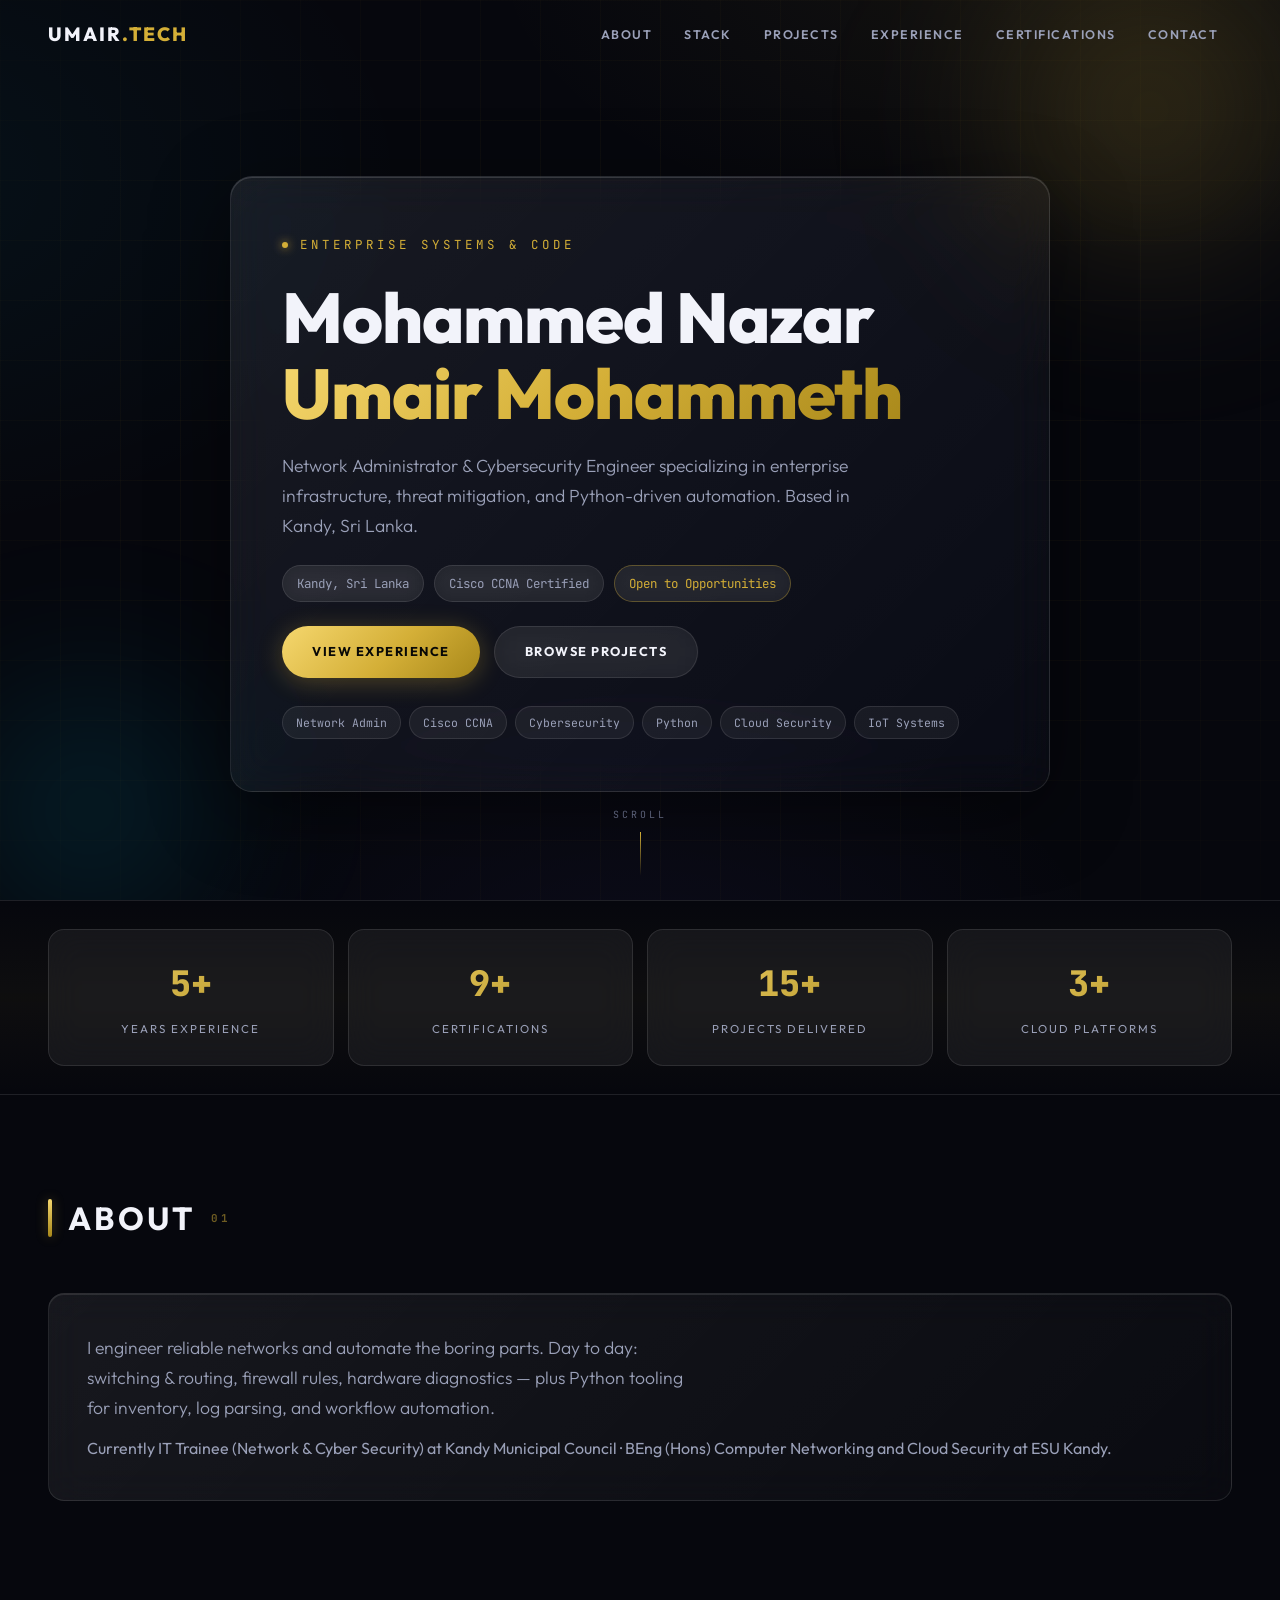
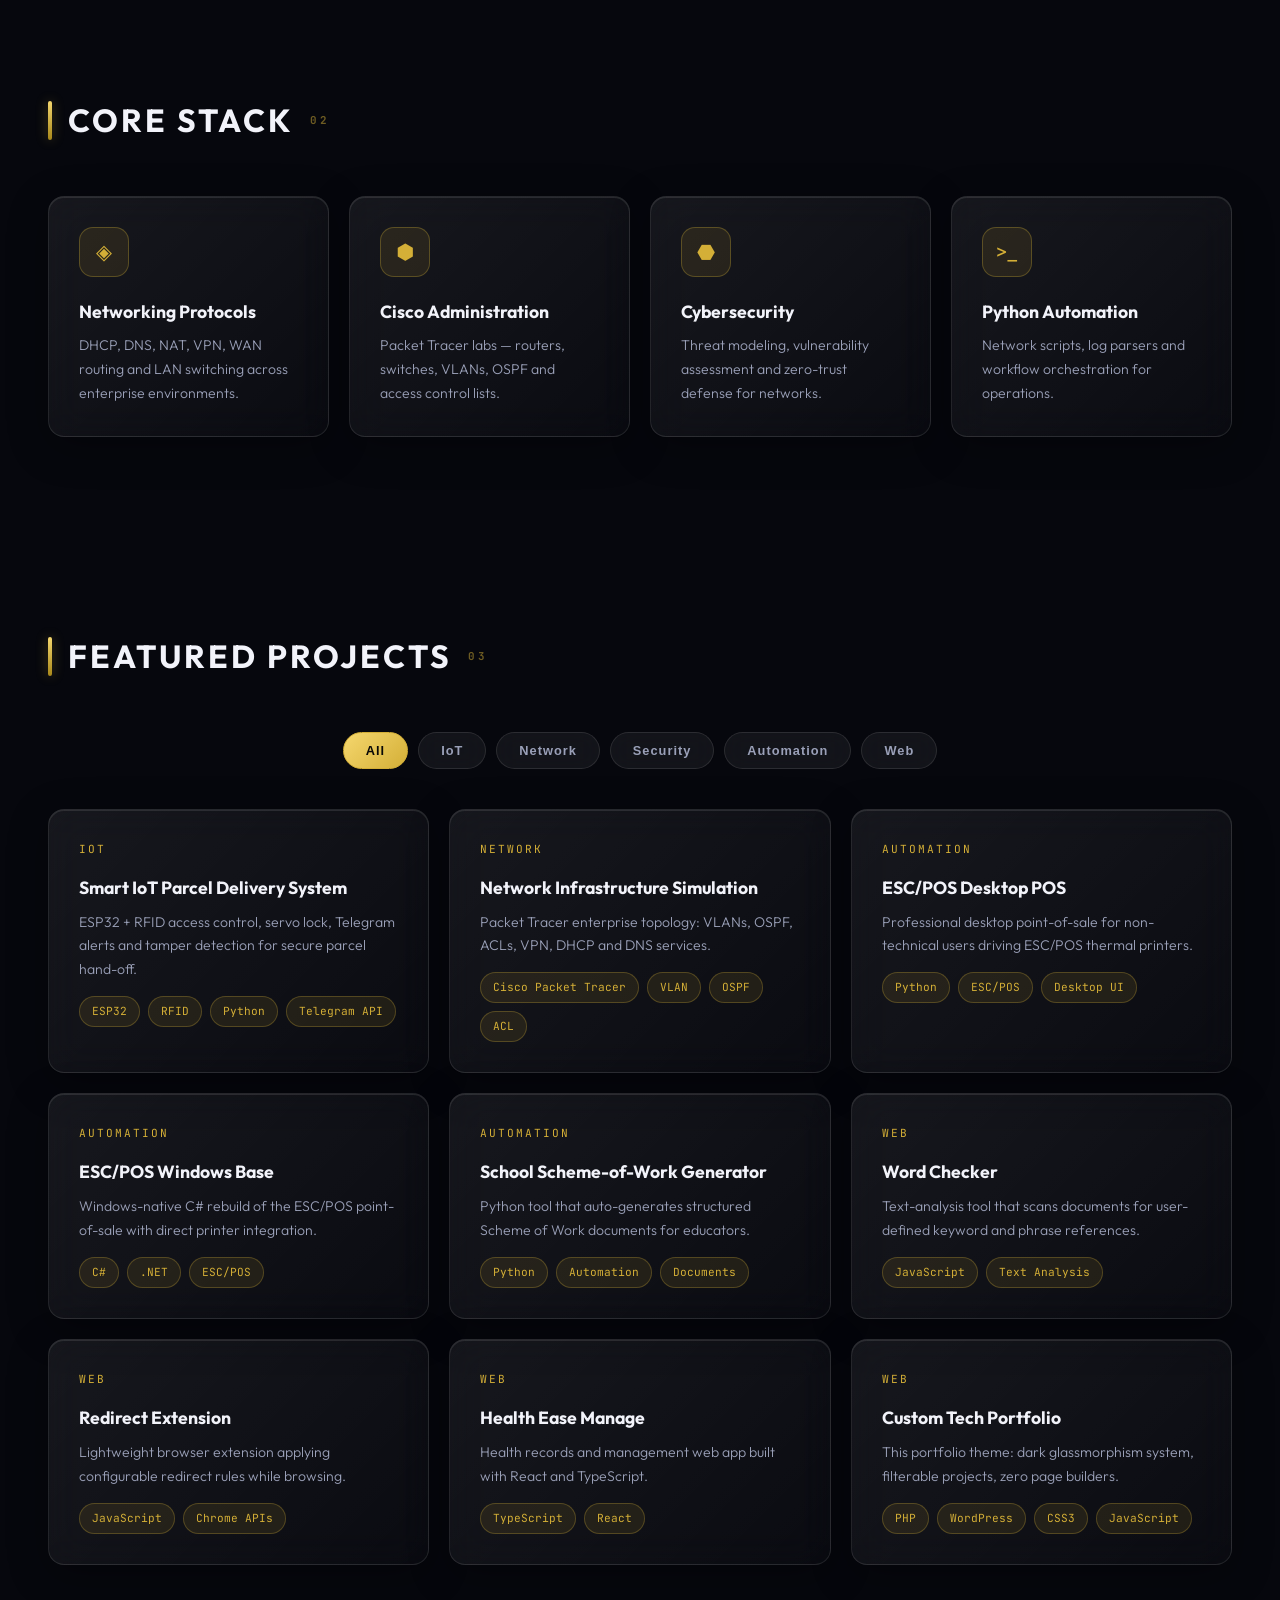
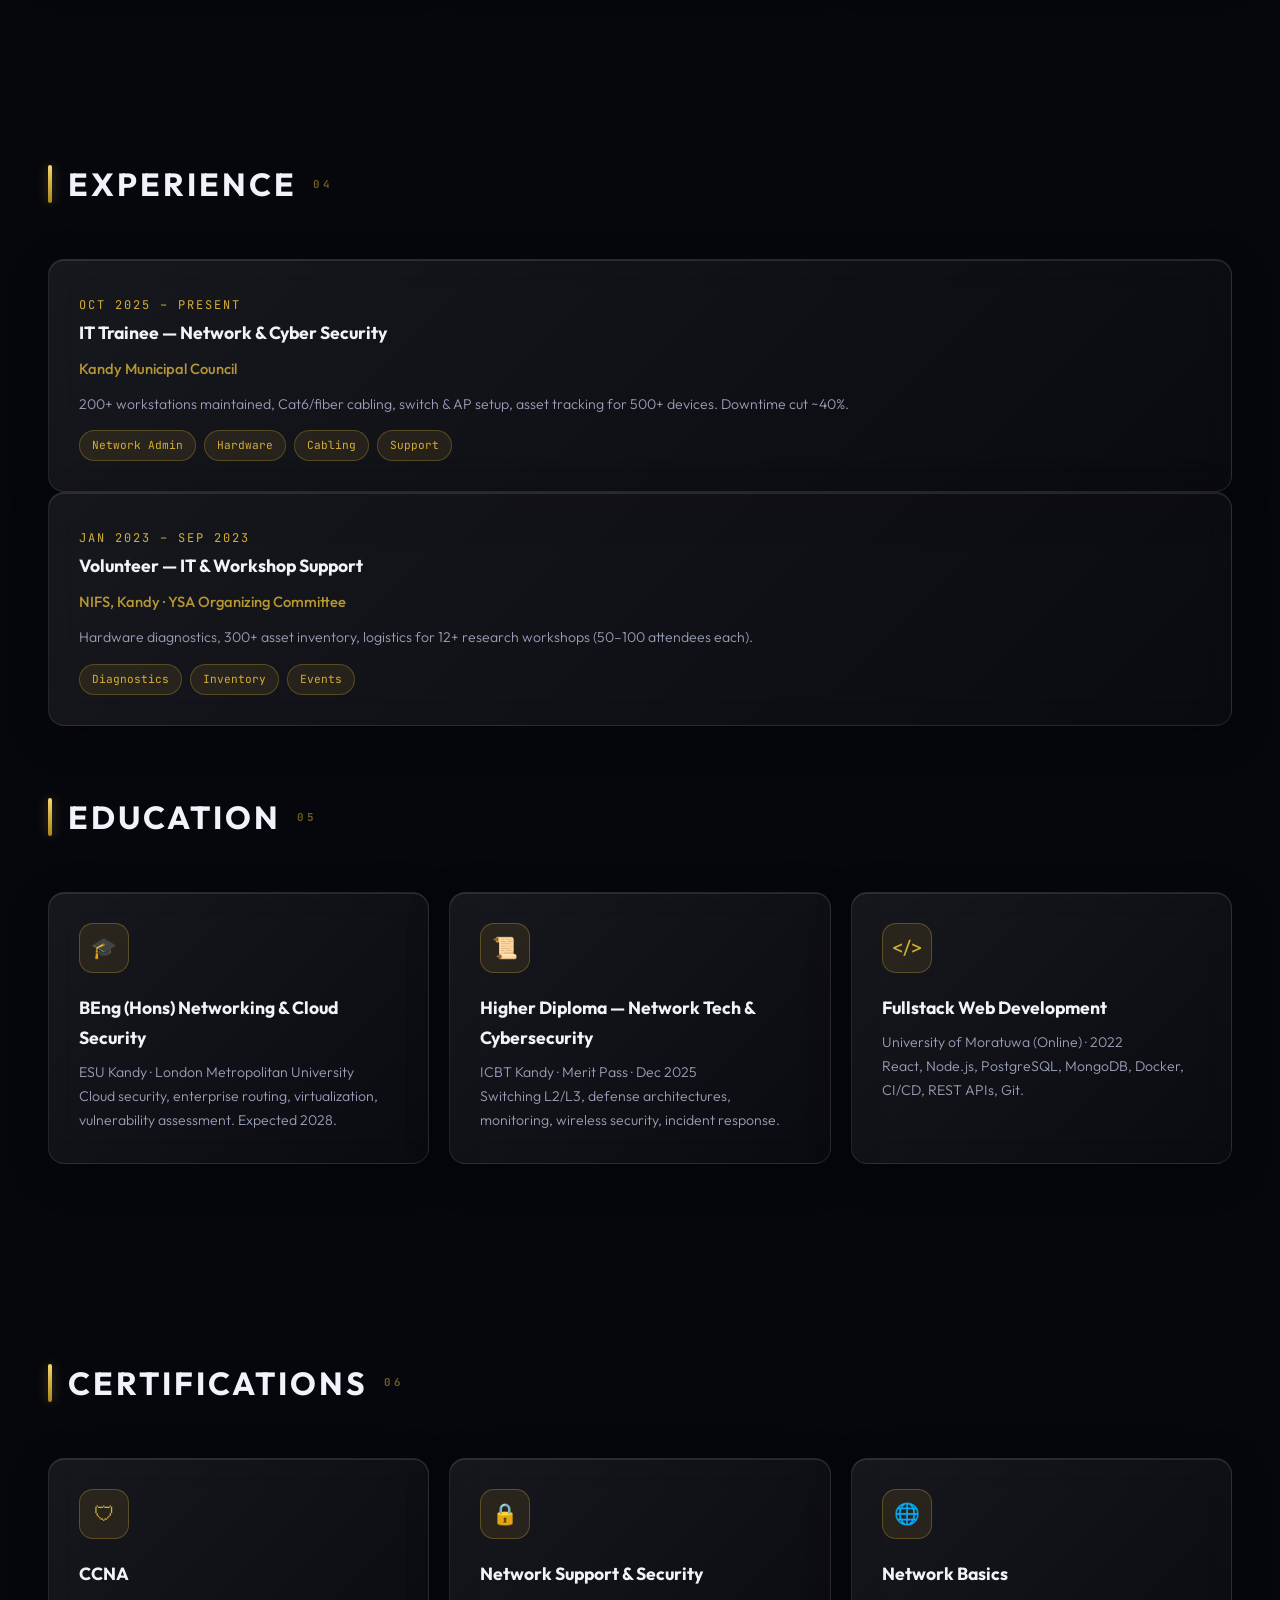
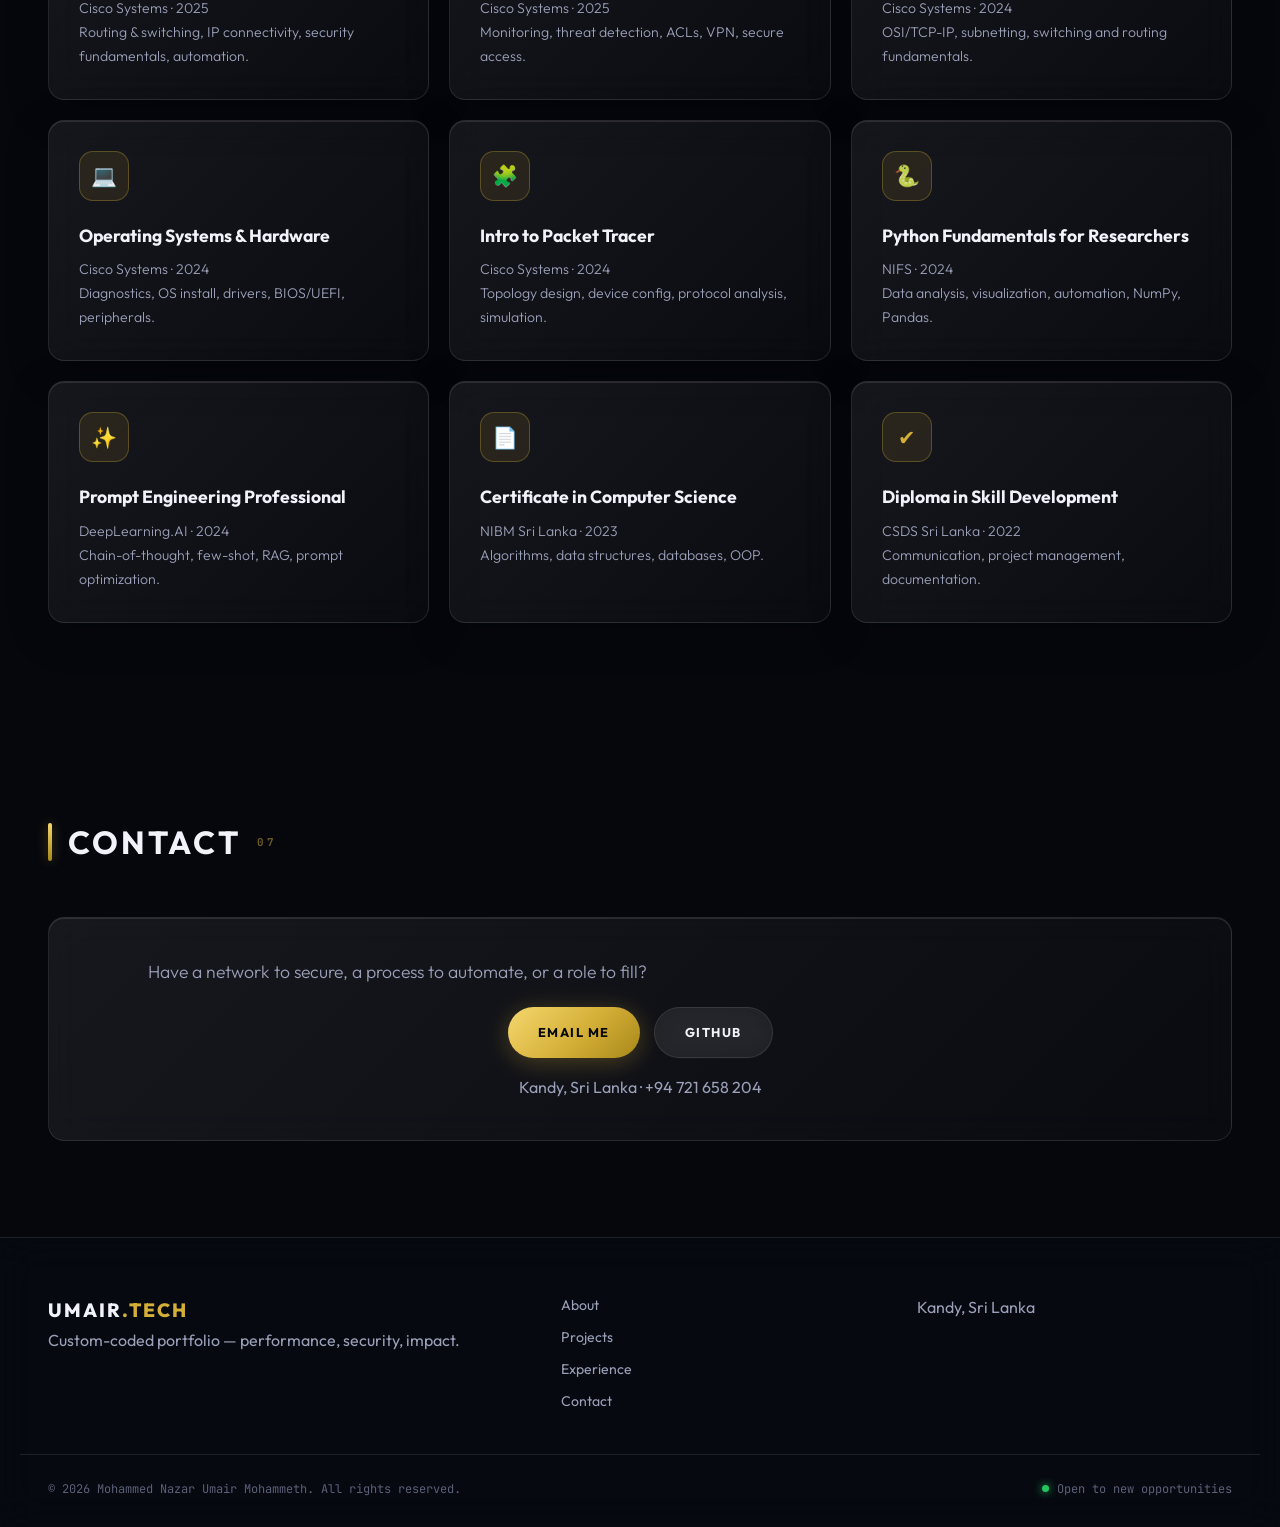
==== commit 81e1d729: "Replace WordPress theme with static portfolio site" ====
--- a/index.html
+++ b/index.html
@@ -1,641 +1,211 @@
 <!DOCTYPE html>
 <html lang="en">
 <head>
-<meta charset="UTF-8">
-<meta name="viewport" content="width=device-width, initial-scale=1.0">
-<title>Mohammed Nazar Umair Mohammeth | Network & Security Professional</title>
-<meta name="description" content="Network Administrator, Cisco CCNA Certified Professional, Cybersecurity Enthusiast, and Python Automation Developer.">
-<link rel="preconnect" href="https://fonts.googleapis.com">
-<link rel="preconnect" href="https://fonts.gstatic.com" crossorigin>
-<link href="https://fonts.googleapis.com/css2?family=Outfit:wght@300;400;500;600;700&family=JetBrains+Mono:wght@400;500&display=swap" rel="stylesheet">
-<style>
-:root {
-    --bg-black: #0A0A0A;
-    --card-bg: #121212;
-    --text-white: #FFFFFF;
-    --text-gray: #A0A0A0;
-    --accent-gold: #D4AF37;
-    --accent-gold-hover: #F3E5AB;
-    --border-gray: #222222;
-    --border-gold: rgba(212, 175, 55, 0.3);
-    --border-gold-focus: rgba(212, 175, 55, 0.8);
-    --gold-glow: 0 0 15px rgba(212, 175, 55, 0.15);
-    --font-sans: 'Outfit', -apple-system, BlinkMacSystemFont, "Segoe UI", Roboto, sans-serif;
-    --font-mono: 'JetBrains Mono', monospace;
-    --transition-speed: 0.3s;
-    --transition-default: all var(--transition-speed) cubic-bezier(0.4, 0, 0.2, 1);
-}
-*, *::before, *::after { box-sizing: border-box; margin: 0; padding: 0; }
-html { scroll-behavior: smooth; }
-body {
-    background-color: var(--bg-black);
-    color: var(--text-white);
-    font-family: var(--font-sans);
-    line-height: 1.6;
-    overflow-x: hidden;
-    -webkit-font-smoothing: antialiased;
-}
-a { color: var(--text-white); text-decoration: none; transition: var(--transition-default); }
-a:hover { color: var(--accent-gold); }
-img { max-width: 100%; height: auto; display: block; }
-ul, ol { list-style: none; }
-.container { width: 100%; max-width: 1200px; margin: 0 auto; padding: 0 24px; }
-.section { padding: 80px 0; }
-.section-title {
-    font-size: 2rem; font-weight: 700; text-transform: uppercase;
-    letter-spacing: 2px; margin-bottom: 40px; color: var(--text-white);
-    border-left: 4px solid var(--accent-gold); padding-left: 16px; display: inline-block;
-}
-.site-header {
-    background-color: rgba(10, 10, 10, 0.95);
-    border-bottom: 1px solid var(--border-gray);
-    position: sticky; top: 0; z-index: 1000;
-    backdrop-filter: blur(10px); padding: 20px 0;
-}
-.header-container { display: flex; justify-content: space-between; align-items: center; }
-.site-logo { font-weight: 700; font-size: 1.5rem; letter-spacing: 1px; }
-.site-logo span { color: var(--accent-gold); }
-.nav-menu { display: flex; gap: 32px; }
-.nav-menu a {
-    font-size: 0.95rem; font-weight: 500; text-transform: uppercase;
-    letter-spacing: 1px; padding: 6px 0; border-bottom: 2px solid transparent;
-}
-.nav-menu a:hover { color: var(--accent-gold); border-bottom-color: var(--accent-gold); }
-.hero {
-    min-height: 85vh; display: flex; align-items: center;
-    background: radial-gradient(circle at 80% 20%, rgba(212, 175, 55, 0.05) 0%, transparent 50%), var(--bg-black);
-}
-.hero-grid { display: grid; grid-template-columns: 1fr 1fr; gap: 60px; align-items: center; }
-.hero-subtitle {
-    font-family: var(--font-mono); color: var(--accent-gold);
-    font-size: 1.1rem; letter-spacing: 3px; margin-bottom: 20px; text-transform: uppercase;
-}
-.hero-title { font-size: 3.5rem; font-weight: 700; line-height: 1.2; margin-bottom: 24px; }
-.hero-description { font-size: 1.2rem; color: var(--text-gray); margin-bottom: 40px; font-weight: 300; }
-.hero-tags { display: flex; gap: 10px; flex-wrap: wrap; margin-bottom: 32px; }
-.hero-tag {
-    background-color: rgba(212, 175, 55, 0.1); color: var(--accent-gold);
-    border: 1px solid var(--border-gold); padding: 6px 16px;
-    font-size: 0.8rem; font-family: var(--font-mono); border-radius: 20px;
-    text-transform: uppercase; letter-spacing: 1px;
-}
-.hero-cta { display: flex; gap: 16px; flex-wrap: wrap; }
-.btn {
-    display: inline-block; padding: 12px 28px; font-weight: 600;
-    font-size: 0.95rem; text-transform: uppercase; letter-spacing: 1px;
-    border-radius: 4px; cursor: pointer; transition: var(--transition-default);
-}
-.btn-primary {
-    background-color: var(--accent-gold); color: var(--bg-black);
-    border: 1px solid var(--accent-gold); box-shadow: var(--gold-glow);
-}
-.btn-primary:hover { background-color: transparent; color: var(--accent-gold); box-shadow: 0 0 25px rgba(212, 175, 55, 0.3); }
-.btn-secondary { background-color: transparent; color: var(--text-white); border: 1px solid var(--border-gray); }
-.btn-secondary:hover { border-color: var(--accent-gold); color: var(--accent-gold); }
-.hero-image-wrapper { display: flex; justify-content: center; align-items: center; }
-.hero-image-wrapper img { max-width: 380px; width: 100%; border-radius: 12px; }
-.stats-grid { display: grid; grid-template-columns: repeat(4, 1fr); gap: 24px; text-align: center; }
-.stat-item {
-    padding: 30px 20px; background-color: var(--card-bg);
-    border: 1px solid var(--border-gray); border-radius: 8px;
-    transition: var(--transition-default);
-}
-.stat-item:hover { border-color: var(--accent-gold); box-shadow: var(--gold-glow); }
-.stat-number { display: block; font-size: 2.5rem; font-weight: 700; color: var(--accent-gold); font-family: var(--font-mono); margin-bottom: 8px; }
-.stat-label { font-size: 0.9rem; color: var(--text-gray); text-transform: uppercase; letter-spacing: 1px; }
-.skills-grid { display: grid; grid-template-columns: repeat(auto-fill, minmax(260px, 1fr)); gap: 24px; }
-.skill-card {
-    background-color: var(--card-bg); border: 1px solid var(--border-gray);
-    border-radius: 6px; padding: 30px; transition: var(--transition-default);
-}
-.skill-card:hover { border-color: var(--accent-gold); box-shadow: var(--gold-glow); }
-.skill-icon { font-size: 2.2rem; color: var(--accent-gold); margin-bottom: 20px; }
-.skill-title { font-size: 1.2rem; font-weight: 600; margin-bottom: 12px; }
-.skill-desc { font-size: 0.9rem; color: var(--text-gray); font-weight: 300; }
-.project-card {
-    background-color: var(--card-bg); border: 1px solid var(--border-gray);
-    border-radius: 8px; overflow: hidden; transition: var(--transition-default);
-    display: flex; flex-direction: column;
-}
-.project-card:hover { transform: translateY(-8px); border-color: var(--accent-gold); box-shadow: var(--gold-glow); }
-.project-card-image { height: 220px; overflow: hidden; background-color: #1a1a1a; display:flex; align-items:center; justify-content:center; border-bottom: 1px solid var(--border-gray); }
-.project-card-image img { width: 100%; height: 100%; object-fit: cover; transition: var(--transition-default); }
-.project-card:hover .project-card-image img { transform: scale(1.05); }
-.project-card-content { padding: 28px; flex-grow: 1; display: flex; flex-direction: column; }
-.project-card-meta { font-family: var(--font-mono); color: var(--accent-gold); font-size: 0.8rem; margin-bottom: 12px; text-transform: uppercase; letter-spacing: 1px; }
-.project-card-title { font-size: 1.4rem; margin-bottom: 16px; font-weight: 600; }
-.project-card-excerpt { color: var(--text-gray); font-size: 0.95rem; margin-bottom: 24px; flex-grow: 1; font-weight: 300; }
-.project-card-link { color: var(--accent-gold); font-weight: 500; font-size: 0.9rem; display: flex; align-items: center; gap: 8px; margin-top: auto; }
-.project-card-link::after { content: '\2192'; transition: var(--transition-default); }
-.project-card:hover .project-card-link::after { transform: translateX(4px); }
-.projects-grid { display: grid; grid-template-columns: repeat(auto-fill, minmax(350px, 1fr)); gap: 30px; }
-.timeline { position: relative; max-width: 900px; margin: 0 auto; padding-left: 40px; }
-.timeline::before { content: ''; position: absolute; top: 0; bottom: 0; left: 15px; width: 2px; background-color: var(--border-gray); }
-.timeline-item { position: relative; margin-bottom: 60px; }
-.timeline-item::before {
-    content: ''; position: absolute; left: -32px; top: 6px;
-    width: 14px; height: 14px; border-radius: 50%; background-color: var(--bg-black);
-    border: 2px solid var(--accent-gold); transition: var(--transition-default);
-}
-.timeline-item:hover::before { background-color: var(--accent-gold); box-shadow: var(--gold-glow); }
-.timeline-date { font-family: var(--font-mono); color: var(--accent-gold); font-size: 0.9rem; margin-bottom: 8px; text-transform: uppercase; }
-.timeline-title { font-size: 1.5rem; font-weight: 600; margin-bottom: 6px; }
-.timeline-subtitle { font-size: 1rem; color: var(--text-gray); margin-bottom: 16px; font-weight: 400; }
-.timeline-desc { color: var(--text-gray); font-weight: 300; }
-.timeline-desc ul { margin-top: 12px; padding-left: 20px; list-style: square; }
-.timeline-desc li { margin-bottom: 8px; }
-.certs-grid { display: grid; grid-template-columns: repeat(auto-fill, minmax(300px, 1fr)); gap: 20px; }
-.cert-card {
-    background-color: var(--card-bg); border: 1px solid var(--border-gray);
-    padding: 24px; border-radius: 6px; display: flex; align-items: center;
-    gap: 16px; transition: var(--transition-default);
-}
-.cert-card:hover { border-color: var(--accent-gold); background-color: rgba(212, 175, 55, 0.02); }
-.cert-badge { color: var(--accent-gold); font-size: 1.8rem; flex-shrink: 0; }
-.cert-info h3 { font-size: 1.05rem; font-weight: 600; margin-bottom: 4px; }
-.cert-info p { font-size: 0.85rem; color: var(--text-gray); font-family: var(--font-mono); }
-.languages-grid { display: grid; grid-template-columns: repeat(3, 1fr); gap: 24px; }
-.language-card {
-    background-color: var(--card-bg); border: 1px solid var(--border-gray);
-    border-radius: 8px; padding: 30px; text-align: center; transition: var(--transition-default);
-}
-.language-card:hover { border-color: var(--accent-gold); box-shadow: var(--gold-glow); }
-.language-icon { color: var(--accent-gold); margin-bottom: 16px; }
-.language-name { font-size: 1.2rem; font-weight: 600; margin-bottom: 8px; }
-.language-level { font-size: 0.85rem; color: var(--text-gray); font-family: var(--font-mono); text-transform: uppercase; letter-spacing: 1px; }
-.contact-cta-content { text-align: center; max-width: 700px; margin: 0 auto; }
-.contact-cta-text { color: var(--text-gray); font-size: 1.1rem; font-weight: 300; margin-bottom: 32px; }
-.contact-info-row { display: flex; justify-content: center; gap: 32px; flex-wrap: wrap; }
-.contact-info-item { display: flex; align-items: center; gap: 10px; color: var(--text-gray); font-size: 0.95rem; }
-.contact-info-item svg { color: var(--accent-gold); flex-shrink: 0; }
-.about-hero-grid { display: grid; grid-template-columns: 1.5fr 1fr; gap: 40px; align-items: center; }
-.about-hero-image img { max-width: 360px; width: 100%; border-radius: 12px; border: 2px solid var(--border-gold); box-shadow: var(--gold-glow); }
-.site-footer {
-    background-color: #050505; border-top: 1px solid var(--border-gray);
-    padding: 60px 0 30px; font-size: 0.95rem; color: var(--text-gray);
-}
-.footer-grid { display: grid; grid-template-columns: repeat(auto-fit, minmax(250px, 1fr)); gap: 40px; margin-bottom: 40px; }
-.footer-widget h3 { color: var(--text-white); margin-bottom: 20px; font-size: 1.1rem; text-transform: uppercase; letter-spacing: 1px; }
-.footer-widget p { font-weight: 300; font-size: 0.9rem; line-height: 1.6; }
-.footer-bottom { border-top: 1px solid var(--border-gray); padding-top: 30px; display: flex; justify-content: space-between; align-items: center; flex-wrap: wrap; gap: 16px; font-size: 0.85rem; }
-.footer-social { display: flex; gap: 16px; margin-top: 20px; }
-.footer-social a { color: var(--text-gray); transition: var(--transition-default); }
-.footer-social a:hover { color: var(--accent-gold); }
-.footer-links { list-style: none; }
-.footer-links li { margin-bottom: 10px; }
-.footer-links a { color: var(--text-gray); font-size: 0.9rem; font-weight: 300; }
-.footer-links a:hover { color: var(--accent-gold); }
-.language-badge { display: inline-block; background-color: rgba(212, 175, 55, 0.1); color: var(--accent-gold); border: 1px solid var(--border-gold); padding: 4px 12px; font-size: 0.75rem; font-family: var(--font-mono); border-radius: 4px; text-transform: uppercase; letter-spacing: 1px; margin-right: 8px; margin-bottom: 8px; }
-.featured-project-card {
-    background-color: var(--card-bg); border: 1px solid var(--border-gray);
-    border-radius: 8px; padding: 40px; transition: var(--transition-default);
-}
-.featured-project-card:hover { border-color: var(--accent-gold); box-shadow: var(--gold-glow); }
-.featured-project-meta { font-family: var(--font-mono); color: var(--accent-gold); font-size: 0.85rem; text-transform: uppercase; letter-spacing: 2px; margin-bottom: 12px; display: block; }
-.featured-project-title { font-size: 1.8rem; font-weight: 700; margin-bottom: 16px; }
-.featured-project-desc { color: var(--text-gray); font-size: 1.05rem; font-weight: 300; margin-bottom: 24px; line-height: 1.7; }
-.contact-card {
-    background-color: var(--card-bg); border: 1px solid var(--border-gray);
-    border-radius: 8px; padding: 24px; transition: var(--transition-default);
-}
-.contact-card:hover { border-color: var(--accent-gold); box-shadow: var(--gold-glow); }
-.contact-card-icon { color: var(--accent-gold); margin-bottom: 12px; }
-.contact-card-title { font-size: 1rem; font-weight: 600; margin-bottom: 8px; }
-.contact-card-value { color: var(--text-gray); font-size: 0.95rem; font-weight: 300; }
-a.contact-card-value:hover { color: var(--accent-gold); }
-.logo-img { height: 45px; width: auto; }
-@media (max-width: 992px) {
-    .hero-grid { grid-template-columns: 1fr; gap: 40px; text-align: center; }
-    .hero-image { order: -1; }
-    .hero-tags, .hero-cta { justify-content: center; }
-    .hero-title { font-size: 2.8rem; }
-    .stats-grid { grid-template-columns: repeat(2, 1fr); }
-    .about-hero-grid { grid-template-columns: 1fr; text-align: center; }
-    .about-hero-image { order: -1; }
-    .about-hero-image img { margin: 0 auto; }
-}
-@media (max-width: 768px) {
-    .header-container { flex-direction: column; gap: 16px; text-align: center; }
-    .nav-menu { gap: 16px; flex-wrap: wrap; justify-content: center; }
-    .hero { min-height: 70vh; padding: 40px 0; }
-    .hero-title { font-size: 2.2rem; }
-    .section { padding: 50px 0; }
-    .timeline { padding-left: 24px; }
-    .timeline::before { left: 7px; }
-    .timeline-item::before { left: -24px; }
-    .footer-bottom { flex-direction: column; text-align: center; }
-    .languages-grid { grid-template-columns: 1fr; }
-}
-</style>
+  <meta charset="UTF-8">
+  <meta name="viewport" content="width=device-width, initial-scale=1.0">
+  <title>Mohammed Nazar Umair Mohammeth — Network Admin & Automation Developer</title>
+  <meta name="description" content="Portfolio of Mohammed Nazar Umair Mohammeth — Cisco CCNA network administrator, cybersecurity engineer and Python automation developer based in Kandy, Sri Lanka.">
+  <link rel="preconnect" href="https://fonts.googleapis.com">
+  <link rel="preconnect" href="https://fonts.gstatic.com" crossorigin>
+  <link href="https://fonts.googleapis.com/css2?family=Outfit:wght@300;400;500;600;700;800&family=JetBrains+Mono:wght@400;500;600&display=swap" rel="stylesheet">
+  <link rel="stylesheet" href="style.css">
 </head>
 <body>
-
-<header class="site-header">
-    <div class="container header-container">
-        <div class="site-logo">
-            <a href="#"><span>&lt;</span>UMAIR<span>&gt;</span></a>
-        </div>
-        <nav>
-            <ul class="nav-menu">
-                <li><a href="#">Home</a></li>
-                <li><a href="#about">About</a></li>
-                <li><a href="#experience">Experience</a></li>
-                <li><a href="#projects">Projects</a></li>
-                <li><a href="#github">GitHub</a></li>
-                <li><a href="#contact">Contact</a></li>
-            </ul>
-        </nav>
-    </div>
-</header>
-
-<main>
-    <!-- Hero Section -->
-    <section class="hero">
-        <div class="container">
-            <div class="hero-grid">
-                <div class="hero-content">
-                    <span class="hero-subtitle">Network & Security Professional</span>
-                    <h1 class="hero-title">Mohammed Nazar<br>Umair Mohammeth</h1>
-                    <p class="hero-description">Network Administrator, Cisco CCNA Certified Professional, Cybersecurity Enthusiast, and Python Automation Script Developer. Building highly secure, resilient networks and programmatically optimized infrastructure.</p>
-                    <div class="hero-tags">
-                        <span class="hero-tag">CCNA</span>
-                        <span class="hero-tag">Cybersecurity</span>
-                        <span class="hero-tag">Python</span>
-                        <span class="hero-tag">IoT</span>
-                        <span class="hero-tag">Networking</span>
-                    </div>
-                    <div class="hero-cta">
-                        <a href="#experience" class="btn btn-primary">View Experience</a>
-                        <a href="#about" class="btn btn-secondary">About Me</a>
-                        <a href="#contact" class="btn btn-secondary">Get In Touch</a>
-                    </div>
-                </div>
-                <div class="hero-image">
-                    <div class="hero-image-wrapper">
-                        <img src="assets/images/profile.png" alt="Mohammed Nazar Umair Mohammeth - Professional Photo">
-                    </div>
-                </div>
-            </div>
-        </div>
-    </section>
-
-    <!-- Stats -->
-    <section class="section stats-section" style="border-top: 1px solid var(--border-gray);">
-        <div class="container">
-            <div class="stats-grid">
-                <div class="stat-item">
-                    <span class="stat-number">2+</span>
-                    <span class="stat-label">Years Experience</span>
-                </div>
-                <div class="stat-item">
-                    <span class="stat-number">11</span>
-                    <span class="stat-label">Certifications</span>
-                </div>
-                <div class="stat-item">
-                    <span class="stat-number">3</span>
-                    <span class="stat-label">Languages</span>
-                </div>
-                <div class="stat-item">
-                    <span class="stat-number" id="repo-count">-</span>
-                    <span class="stat-label">GitHub Repos</span>
-                </div>
-            </div>
-        </div>
-    </section>
-
-    <!-- Core Expertise -->
-    <section class="section core-stack" style="border-top: 1px solid var(--border-gray);">
-        <div class="container">
-            <h2 class="section-title">Core Expertise</h2>
-            <div class="skills-grid">
-                <div class="skill-card">
-                    <div class="skill-icon"><svg width="40" height="40" viewBox="0 0 24 24" fill="none" stroke="currentColor" stroke-width="1.5" stroke-linecap="round" stroke-linejoin="round"><rect x="16" y="16" width="6" height="6" rx="1"/><rect x="2" y="16" width="6" height="6" rx="1"/><rect x="9" y="2" width="6" height="6" rx="1"/><path d="M12 8v8M5 16v-4a2 2 0 0 1 2-2h10a2 2 0 0 1 2 2v4"/></svg></div>
-                    <h3 class="skill-title">Networking Protocols</h3>
-                    <p class="skill-desc">DHCP, DNS, NAT, VPN, WAN routing, and local switching protocols.</p>
-                </div>
-                <div class="skill-card">
-                    <div class="skill-icon"><svg width="40" height="40" viewBox="0 0 24 24" fill="none" stroke="currentColor" stroke-width="1.5" stroke-linecap="round" stroke-linejoin="round"><ellipse cx="12" cy="5" rx="9" ry="3"/><path d="M3 5v14c0 1.66 4 3 9 3s9-1.34 9-3V5"/><path d="M3 12c0 1.66 4 3 9 3s9-1.34 9-3"/></svg></div>
-                    <h3 class="skill-title">Cisco Administration</h3>
-                    <p class="skill-desc">Network simulation, router/switch configuration, and secure access lists via Packet Tracer.</p>
-                </div>
-                <div class="skill-card">
-                    <div class="skill-icon"><svg width="40" height="40" viewBox="0 0 24 24" fill="none" stroke="currentColor" stroke-width="1.5" stroke-linecap="round" stroke-linejoin="round"><rect x="2" y="3" width="20" height="14" rx="2" ry="2"/><line x1="8" y1="21" x2="16" y2="21"/><line x1="12" y1="17" x2="12" y2="21"/></svg></div>
-                    <h3 class="skill-title">Hardware & OS</h3>
-                    <p class="skill-desc">Advanced Windows administration, basic Linux, hardware troubleshooting & MS Office 365.</p>
-                </div>
-                <div class="skill-card">
-                    <div class="skill-icon"><svg width="40" height="40" viewBox="0 0 24 24" fill="none" stroke="currentColor" stroke-width="1.5" stroke-linecap="round" stroke-linejoin="round"><polyline points="4 17 10 11 4 5"/><line x1="12" y1="19" x2="20" y2="19"/></svg></div>
-                    <h3 class="skill-title">Python Scripting</h3>
-                    <p class="skill-desc">Utility scripts, log parsing, and administrative workflow automation.</p>
-                </div>
-                <div class="skill-card">
-                    <div class="skill-icon"><svg width="40" height="40" viewBox="0 0 24 24" fill="none" stroke="currentColor" stroke-width="1.5" stroke-linecap="round" stroke-linejoin="round"><path d="M12 22s8-4 8-10V5l-8-3-8 3v7c0 6 8 10 8 10z"/></svg></div>
-                    <h3 class="skill-title">Cybersecurity</h3>
-                    <p class="skill-desc">Network defense architectures, system monitoring, and vulnerability assessments.</p>
-                </div>
-                <div class="skill-card">
-                    <div class="skill-icon"><svg width="40" height="40" viewBox="0 0 24 24" fill="none" stroke="currentColor" stroke-width="1.5" stroke-linecap="round" stroke-linejoin="round"><circle cx="12" cy="12" r="2"/><path d="M16.24 7.76a6 6 0 0 1 0 8.49m-8.48-.01a6 6 0 0 1 0-8.49m11.31-2.82a10 10 0 0 1 0 14.14m-14.14 0a10 10 0 0 1 0-14.14"/></svg></div>
-                    <h3 class="skill-title">IoT & Embedded</h3>
-                    <p class="skill-desc">ESP32-CAM, RFID systems, Telegram Bot integration, and smart device automation.</p>
-                </div>
-            </div>
-        </div>
-    </section>
-
-    <!-- About Section -->
-    <section id="about" class="section page-hero" style="background: linear-gradient(180deg, rgba(212, 175, 55, 0.02) 0%, transparent 100%); border-top: 1px solid var(--border-gray); padding: 80px 0 60px;">
-        <div class="container">
-            <div class="about-hero-grid">
-                <div>
-                    <h2 class="section-title">About & Credentials</h2>
-                    <p class="hero-description" style="max-width: 700px; font-size: 1.1rem; margin-bottom: 0;">A detailed catalog of academic qualifications, certified network competencies, and specialized engineering training.</p>
-                </div>
-                <div class="about-hero-image">
-                    <img src="assets/images/graduation-photo.png" alt="Umair Graduation Portrait">
-                </div>
-            </div>
-        </div>
-    </section>
-
-    <!-- Education Timeline -->
-    <section class="section education-section" style="border-top: 1px solid var(--border-gray);">
-        <div class="container">
-            <h2 class="section-title">Education Timeline</h2>
-            <div class="timeline">
-                <div class="timeline-item">
-                    <span class="timeline-date">March 2026 &ndash; Present</span>
-                    <h3 class="timeline-title">BEng (Hons) Computer Networking and Cloud Security</h3>
-                    <h4 class="timeline-subtitle">ESU Kandy (Affiliated with London Metropolitan University, UK)</h4>
-                    <div class="timeline-desc"><p>Focusing on advanced cloud security frameworks, enterprise routing architectures, virtualization, and vulnerability assessments.</p></div>
-                </div>
-                <div class="timeline-item">
-                    <span class="timeline-date">November 2024 &ndash; December 2025</span>
-                    <h3 class="timeline-title">Higher Diploma (HD) in Network Technology and Cybersecurity</h3>
-                    <h4 class="timeline-subtitle">ICBT Kandy (Affiliated with Cardiff Metropolitan University, UK) &mdash; Merit Pass</h4>
-                    <div class="timeline-desc"><p>Comprehensive study of infrastructure switching, defense architectures, system monitoring, and network configuration principles.</p></div>
-                </div>
-                <div class="timeline-item">
-                    <span class="timeline-date">2022</span>
-                    <h3 class="timeline-title">Fullstack Web Development</h3>
-                    <h4 class="timeline-subtitle">University of Moratuwa (Online)</h4>
-                    <div class="timeline-desc"><p>Learned fundamental front-end and back-end web frameworks, database administration, and application deployment strategies.</p></div>
-                </div>
-            </div>
-        </div>
-    </section>
-
-    <!-- Certifications -->
-    <section class="section certifications-section" style="border-top: 1px solid var(--border-gray);">
-        <div class="container">
-            <h2 class="section-title">Professional Certifications</h2>
-            <div class="certs-grid">
-                <div class="cert-card"><div class="cert-badge"><svg width="24" height="24" viewBox="0 0 24 24" fill="none" stroke="currentColor" stroke-width="2"><path d="M12 22s8-4 8-10V5l-8-3-8 3v7c0 6 8 10 8 10z"/></svg></div><div class="cert-info"><h3>Cisco Certified Network Associate (CCNA)</h3><p>Cisco Systems</p></div></div>
-                <div class="cert-card"><div class="cert-badge"><svg width="24" height="24" viewBox="0 0 24 24" fill="none" stroke="currentColor" stroke-width="2"><rect x="3" y="11" width="18" height="11" rx="2" ry="2"/><path d="M7 11V7a5 5 0 0 1 10 0v4"/></svg></div><div class="cert-info"><h3>Network Support & Security</h3><p>Cisco Systems</p></div></div>
-                <div class="cert-card"><div class="cert-badge"><svg width="24" height="24" viewBox="0 0 24 24" fill="none" stroke="currentColor" stroke-width="2"><circle cx="12" cy="12" r="10"/><path d="m9.09 9 1.24 3h2.33l1.24-3"/></svg></div><div class="cert-info"><h3>Network Basics</h3><p>Cisco Systems</p></div></div>
-                <div class="cert-card"><div class="cert-badge"><svg width="24" height="24" viewBox="0 0 24 24" fill="none" stroke="currentColor" stroke-width="2"><rect x="2" y="3" width="20" height="14" rx="2" ry="2"/><line x1="8" y1="21" x2="16" y2="21"/><line x1="12" y1="17" x2="12" y2="21"/></svg></div><div class="cert-info"><h3>Operating Systems & Hardware</h3><p>Cisco Systems</p></div></div>
-                <div class="cert-card"><div class="cert-badge"><svg width="24" height="24" viewBox="0 0 24 24" fill="none" stroke="currentColor" stroke-width="2"><path d="M12 2L2 7l10 5 10-5-10-5zM2 17l10 5 10-5M2 12l10 5 10-5"/></svg></div><div class="cert-info"><h3>Introduction to Packet Tracer</h3><p>Cisco Systems</p></div></div>
-                <div class="cert-card"><div class="cert-badge"><svg width="24" height="24" viewBox="0 0 24 24" fill="none" stroke="currentColor" stroke-width="2"><polyline points="16 18 22 12 16 6"/><polyline points="8 6 2 12 8 18"/></svg></div><div class="cert-info"><h3>Python Fundamentals for Researchers</h3><p>NIFS</p></div></div>
-                <div class="cert-card"><div class="cert-badge"><svg width="24" height="24" viewBox="0 0 24 24" fill="none" stroke="currentColor" stroke-width="2"><path d="M21 16V8a2 2 0 0 0-1-1.73l-7-4a2 2 0 0 0-2 0l-7 4A2 2 0 0 0 3 8v8a2 2 0 0 0 1 1.73l7 4a2 2 0 0 0 2 0l7-4A2 2 0 0 0 21 16z"/></svg></div><div class="cert-info"><h3>Prompt Engineering Professional</h3><p>DeepLearning.AI</p></div></div>
-                <div class="cert-card"><div class="cert-badge"><svg width="24" height="24" viewBox="0 0 24 24" fill="none" stroke="currentColor" stroke-width="2"><path d="M14 2H6a2 2 0 0 0-2 2v16a2 2 0 0 0 2 2h12a2 2 0 0 0 2-2V8z"/><polyline points="14 2 14 8 20 8"/></svg></div><div class="cert-info"><h3>Certificate in Computer Science</h3><p>NIBM</p></div></div>
-                <div class="cert-card"><div class="cert-badge"><svg width="24" height="24" viewBox="0 0 24 24" fill="none" stroke="currentColor" stroke-width="2"><rect x="3" y="3" width="18" height="18" rx="2" ry="2"/><line x1="3" y1="9" x2="21" y2="9"/><line x1="9" y1="21" x2="9" y2="9"/></svg></div><div class="cert-info"><h3>Gmail & Google Sheets Productivity</h3><p>Udemy</p></div></div>
-                <div class="cert-card"><div class="cert-badge"><svg width="24" height="24" viewBox="0 0 24 24" fill="none" stroke="currentColor" stroke-width="2"><circle cx="12" cy="12" r="10"/><line x1="2" y1="12" x2="22" y2="12"/><path d="M12 2a15.3 15.3 0 0 1 4 10 15.3 15.3 0 0 1-4 10 15.3 15.3 0 0 1-4-10 15.3 15.3 0 0 1 4-10z"/></svg></div><div class="cert-info"><h3>Diploma in English</h3><p>Institute of English</p></div></div>
-                <div class="cert-card"><div class="cert-badge"><svg width="24" height="24" viewBox="0 0 24 24" fill="none" stroke="currentColor" stroke-width="2"><path d="M22 11.08V12a10 10 0 1 1-5.93-9.14"/><polyline points="22 4 12 14.01 9 11.01"/></svg></div><div class="cert-info"><h3>Diploma in Skill Development</h3><p>CSDS Sri Lanka</p></div></div>
-            </div>
-        </div>
-    </section>
-
-    <!-- Experience Section -->
-    <section id="experience" class="section experience-section" style="background: linear-gradient(180deg, rgba(212, 175, 55, 0.02) 0%, transparent 100%); border-top: 1px solid var(--border-gray);">
-        <div class="container">
-            <h2 class="section-title">Professional Experience</h2>
-            <div class="timeline">
-                <div class="timeline-item">
-                    <span class="timeline-date">October 2025 &ndash; Present</span>
-                    <h3 class="timeline-title">IT Trainee (Network and Cyber Security)</h3>
-                    <h4 class="timeline-subtitle" style="color: var(--accent-gold);">Kandy Municipal Council</h4>
-                    <div class="timeline-desc">
-                        <p>Providing operational technical support and configuring localized networking equipment to maintain council administration continuity.</p>
-                        <ul>
-                            <li>Perform proactive computer maintenance and basic physical hardware servicing.</li>
-                            <li>Assist with network cabling installations and local networking hardware setups.</li>
-                            <li>Troubleshoot critical workstation hardware faults and operating system conflicts.</li>
-                            <li>Provide direct desktop and network technical support to department staff for daily IT issues.</li>
-                            <li>Deploy, maintain, and monitor localized computer systems and connected peripherals.</li>
-                            <li>Support data entry systems and manage basic internal system updates.</li>
-                        </ul>
-                    </div>
-                </div>
-                <div class="timeline-item">
-                    <span class="timeline-date">January 2023 &ndash; September 2023</span>
-                    <h3 class="timeline-title">Volunteer</h3>
-                    <h4 class="timeline-subtitle" style="color: var(--accent-gold);">National Institute of Fundamental Studies (NIFS) &ndash; Kandy</h4>
-                    <div class="timeline-desc">
-                        <p>Supported technical workflows, inventory tracking systems, and workshop logistical setups within the computer science division.</p>
-                        <ul>
-                            <li>Identified and assisted in resolving localized hardware failures and local network connection issues.</li>
-                            <li>Supported the inventory registration project for tracking internal computer and networking hardware assets.</li>
-                            <li>Coordinated logistics and technological setup for computer science research workshops.</li>
-                            <li>Served as an active member of the workshop organizing committee and the pre-webinar planning group for the Young Scientists Association (YSA).</li>
-                        </ul>
-                    </div>
-                </div>
-            </div>
-        </div>
-    </section>
-
-    <!-- GitHub Projects Section -->
-    <section id="github" class="section github-projects-section" style="border-top: 1px solid var(--border-gray);">
-        <div class="container">
-            <h2 class="section-title">GitHub Projects</h2>
-            <p style="text-align: center; color: var(--text-gray); margin-bottom: 40px;">Live portfolio of open-source projects fetched directly from GitHub.</p>
-            <div class="projects-grid" id="github-projects-grid">
-                <div style="grid-column: 1/-1; text-align: center; color: var(--text-gray); padding: 60px 0;">Loading projects from GitHub...</div>
-            </div>
-        </div>
-    </section>
-
-    <!-- Languages -->
-    <section class="section languages-section" style="border-top: 1px solid var(--border-gray);">
-        <div class="container">
-            <h2 class="section-title">Languages</h2>
-            <div class="languages-grid">
-                <div class="language-card">
-                    <div class="language-icon"><svg width="32" height="32" viewBox="0 0 24 24" fill="none" stroke="currentColor" stroke-width="1.5"><circle cx="12" cy="12" r="10"/><line x1="2" y1="12" x2="22" y2="12"/><path d="M12 2a15.3 15.3 0 0 1 4 10 15.3 15.3 0 0 1-4 10 15.3 15.3 0 0 1-4-10 15.3 15.3 0 0 1 4-10z"/></svg></div>
-                    <h3 class="language-name">Tamil</h3>
-                    <span class="language-level">Full Professional</span>
-                </div>
-                <div class="language-card">
-                    <div class="language-icon"><svg width="32" height="32" viewBox="0 0 24 24" fill="none" stroke="currentColor" stroke-width="1.5"><circle cx="12" cy="12" r="10"/><line x1="2" y1="12" x2="22" y2="12"/><path d="M12 2a15.3 15.3 0 0 1 4 10 15.3 15.3 0 0 1-4 10 15.3 15.3 0 0 1-4-10 15.3 15.3 0 0 1 4-10z"/></svg></div>
-                    <h3 class="language-name">Sinhala</h3>
-                    <span class="language-level">Professional Working</span>
-                </div>
-                <div class="language-card">
-                    <div class="language-icon"><svg width="32" height="32" viewBox="0 0 24 24" fill="none" stroke="currentColor" stroke-width="1.5"><circle cx="12" cy="12" r="10"/><line x1="2" y1="12" x2="22" y2="12"/><path d="M12 2a15.3 15.3 0 0 1 4 10 15.3 15.3 0 0 1-4 10 15.3 15.3 0 0 1-4-10 15.3 15.3 0 0 1 4-10z"/></svg></div>
-                    <h3 class="language-name">English</h3>
-                    <span class="language-level">Limited Working</span>
-                </div>
-            </div>
-        </div>
-    </section>
-
-    <!-- Contact Section -->
-    <section id="contact" class="section contact-cta" style="background: linear-gradient(180deg, rgba(212, 175, 55, 0.03) 0%, transparent 100%); border-top: 1px solid var(--border-gray);">
-        <div class="container">
-            <div class="contact-cta-content">
-                <h2 class="section-title">Let's Connect</h2>
-                <p class="contact-cta-text">Open to opportunities in network administration, cybersecurity, and IoT development. Based in Kandy, Sri Lanka.</p>
-                <div class="contact-info-row">
-                    <div class="contact-info-item">
-                        <svg width="20" height="20" viewBox="0 0 24 24" fill="none" stroke="currentColor" stroke-width="2"><path d="M4 4h16c1.1 0 2 .9 2 2v12c0 1.1-.9 2-2 2H4c-1.1 0-2-.9-2-2V6c0-1.1.9-2 2-2z"/><polyline points="22,6 12,13 2,6"/></svg>
-                        <span>mohammednazarumairmohammeth@gmail.com</span>
-                    </div>
-                    <div class="contact-info-item">
-                        <svg width="20" height="20" viewBox="0 0 24 24" fill="none" stroke="currentColor" stroke-width="2"><path d="M22 16.92v3a2 2 0 0 1-2.18 2 19.79 19.79 0 0 1-8.63-3.07 19.5 19.5 0 0 1-6-6 19.79 19.79 0 0 1-3.07-8.67A2 2 0 0 1 4.11 2h3a2 2 0 0 1 2 1.72 12.84 12.84 0 0 0 .7 2.81 2 2 0 0 1-.45 2.11L8.09 9.91a16 16 0 0 0 6 6l1.27-1.27a2 2 0 0 1 2.11-.45 12.84 12.84 0 0 0 2.81.7A2 2 0 0 1 22 16.92z"/></svg>
-                        <span>+94 721 658 204</span>
-                    </div>
-                    <div class="contact-info-item">
-                        <svg width="20" height="20" viewBox="0 0 24 24" fill="none" stroke="currentColor" stroke-width="2"><path d="M21 10c0 7-9 13-9 13s-9-6-9-13a9 9 0 0 1 18 0z"/><circle cx="12" cy="10" r="3"/></svg>
-                        <span>Kandy, Sri Lanka</span>
-                    </div>
-                </div>
-                <div class="hero-cta" style="margin-top: 32px; justify-content: center;">
-                    <a href="mailto:mohammednazarumairmohammeth@gmail.com" class="btn btn-primary">Send Email</a>
-                    <a href="tel:+94721658204" class="btn btn-secondary">Call Now</a>
-                </div>
-            </div>
-        </div>
-    </section>
-</main>
-
-<footer class="site-footer">
-    <div class="container">
-        <div class="footer-grid">
-            <div class="footer-widget">
-                <h3><span style="color:var(--accent-gold);">&lt;</span>UMAIR<span style="color:var(--accent-gold);">&gt;</span></h3>
-                <p>Custom-coded tech portfolio engineered for performance, security, and impact. Showcasing expertise in networking infrastructure, cloud security systems, and programmatic automation.</p>
-                <div class="footer-social">
-                    <a href="https://www.linkedin.com/in/mohammed-nazar-umair-mohammeth" target="_blank" rel="noopener noreferrer" aria-label="LinkedIn">
-                        <svg width="20" height="20" viewBox="0 0 24 24" fill="none" stroke="currentColor" stroke-width="2"><path d="M16 8a6 6 0 0 1 6 6v7h-4v-7a2 2 0 0 0-2-2 2 2 0 0 0-2 2v7h-4v-7a6 6 0 0 1 6-6z"/><rect x="2" y="9" width="4" height="12"/><circle cx="4" cy="4" r="2"/></svg>
-                    </a>
-                    <a href="https://github.com/Umair-Mohammeth" target="_blank" rel="noopener noreferrer" aria-label="GitHub">
-                        <svg width="20" height="20" viewBox="0 0 24 24" fill="none" stroke="currentColor" stroke-width="2"><path d="M9 19c-5 1.5-5-2.5-7-3m14 6v-3.87a3.37 3.37 0 0 0-.94-2.61c3.14-.35 6.44-1.54 6.44-7A5.44 5.44 0 0 0 20 4.77 5.07 5.07 0 0 0 19.91 1S18.73.65 16 2.48a13.38 13.38 0 0 0-7 0C6.27.65 5.09 1 5.09 1A5.07 5.07 0 0 0 5 4.77a5.44 5.44 0 0 0-1.5 3.78c0 5.42 3.3 6.61 6.44 7A3.37 3.37 0 0 0 9 18.13V22"/></svg>
-                    </a>
-                    <a href="mailto:mohammednazarumairmohammeth@gmail.com" aria-label="Email">
-                        <svg width="20" height="20" viewBox="0 0 24 24" fill="none" stroke="currentColor" stroke-width="2"><path d="M4 4h16c1.1 0 2 .9 2 2v12c0 1.1-.9 2-2 2H4c-1.1 0-2-.9-2-2V6c0-1.1.9-2 2-2z"/><polyline points="22,6 12,13 2,6"/></svg>
-                    </a>
-                </div>
-            </div>
-            <div class="footer-widget">
-                <h3>Quick Links</h3>
-                <ul class="footer-links">
-                    <li><a href="#">Home</a></li>
-                    <li><a href="#about">About</a></li>
-                    <li><a href="#experience">Experience</a></li>
-                    <li><a href="#projects">Projects</a></li>
-                    <li><a href="#contact">Contact</a></li>
-                </ul>
-            </div>
-            <div class="footer-widget">
-                <h3>Contact Info</h3>
-                <p><strong>Email:</strong> mohammednazarumairmohammeth@gmail.com<br><strong>Phone:</strong> +94 721 658 204<br><strong>Location:</strong> Kandy, Sri Lanka</p>
-                <div style="margin-top:20px;">
-                    <h4 style="font-size:0.9rem;font-weight:600;margin-bottom:10px;color:var(--text-white);">Languages</h4>
-                    <span class="language-badge">Tamil</span>
-                    <span class="language-badge">Sinhala</span>
-                    <span class="language-badge">English</span>
-                </div>
-            </div>
-            <div class="footer-widget">
-                <h3>Focus Areas</h3>
-                <p>&bull; Network Design & Administration<br>&bull; Cloud & Cyber Security Infrastructure<br>&bull; Python Scripts & Automation Tools<br>&bull; Smart IoT & Embedded Systems</p>
-            </div>
-        </div>
-        <div class="footer-bottom">
-            <p>&copy; 2026 Mohammed Nazar Umair Mohammeth. All rights reserved.</p>
-            <p>Designed and Custom Coded in Kandy, Sri Lanka.</p>
-        </div>
-    </div>
-</footer>
-
-<script>
-const GITHUB_USERNAME = 'Umair-Mohammeth';
-const REPO_IMAGE_MAP = {
-    'ESC-POS': 'esc-pos.svg',
-    'ESC-POS---windows-base': 'esc-pos-windows.svg',
-    'Smart-Door-Delivery-Authentication-System': 'smart-door.svg',
-    'School-Scheme-of-Work-Generator-': 'school-scheme.svg',
-    'Redirect-extension-': 'redirect-extension.svg',
-    'health-ease-manage': 'health-ease.svg',
-    'Word-Checker': 'word-checker.svg'
-};
-
-function timeAgo(dateStr) {
-    const now = new Date();
-    const then = new Date(dateStr);
-    const diff = Math.floor((now - then) / 1000);
-    const mins = Math.floor(diff / 60);
-    const hours = Math.floor(mins / 60);
-    const days = Math.floor(hours / 24);
-    if (days > 30) return Math.floor(days / 30) + ' months ago';
-    if (days > 0) return days + ' days ago';
-    if (hours > 0) return hours + ' hours ago';
-    if (mins > 0) return mins + ' mins ago';
-    return 'just now';
-}
-
-async function fetchGitHubRepos() {
-    try {
-        const res = await fetch('https://api.github.com/users/' + GITHUB_USERNAME + '/repos?sort=updated&per_page=20');
-        if (!res.ok) throw new Error('GitHub API error');
-        const repos = await res.json();
-        const filtered = repos.filter(r => !r.fork && !r.archived);
-        return filtered;
-    } catch (e) {
-        console.error('Failed to fetch repos:', e);
-        return [];
-    }
-}
-
-function renderProjects(repos) {
-    const grid = document.getElementById('github-projects-grid');
-    if (!repos.length) {
-        grid.innerHTML = '<p style="grid-column:1/-1;text-align:center;color:var(--text-gray);padding:60px 0;">Unable to fetch GitHub repositories at this time.</p>';
-        document.getElementById('repo-count').textContent = '0';
-        return;
-    }
-    document.getElementById('repo-count').textContent = repos.length;
-
-    const repoImages = REPO_IMAGE_MAP;
-
-    grid.innerHTML = repos.slice(0, 6).map(repo => {
-        const name = repo.name || '';
-        const desc = repo.description || 'No description provided.';
-        const lang = repo.language || 'Various';
-        const stars = repo.stargazers_count || 0;
-        const updated = repo.pushed_at ? timeAgo(repo.pushed_at) : '';
-        const url = repo.html_url || '#';
-        const img = repoImages[name] ? 'assets/images/projects/' + repoImages[name] : '';
-
-        return '<article class="project-card">' +
-            '<div class="project-card-image" style="display:flex;align-items:center;justify-content:center;background:#151515;">' +
-            (img ? '<img src="' + img + '" alt="' + name + '" style="width:100%;height:100%;object-fit:cover;">' :
-            '<svg width="60" height="60" viewBox="0 0 24 24" fill="none" stroke="currentColor" stroke-width="1" style="color:#333;"><path d="M16.5 9.4 7.55 4.24a1.79 1.79 0 0 0-1.8 0L3 5.82a1.79 1.79 0 0 0-.9 1.56v6.84a1.8 1.8 0 0 0 .9 1.56l8.05 4.64a1.8 1.8 0 0 0 1.8 0l8.05-4.64a1.8 1.8 0 0 0 .9-1.56v-6.84a1.8 1.8 0 0 0-.9-1.56z"/></svg>') +
-            '</div>' +
-            '<div class="project-card-content">' +
-            '<span class="project-card-meta">' + lang + '</span>' +
-            '<h3 class="project-card-title"><a href="' + url + '" target="_blank" rel="noopener noreferrer">' + name + '</a></h3>' +
-            '<div class="project-card-excerpt">' + desc + '</div>' +
-            '<div style="display:flex;gap:12px;align-items:center;margin-bottom:16px;font-size:0.85rem;color:var(--text-gray);font-family:var(--font-mono);">' +
-            '<span>&#9733; ' + stars + '</span>' +
-            '<span>&#9679; Updated ' + updated + '</span>' +
-            '</div>' +
-            '<a href="' + url + '" target="_blank" rel="noopener noreferrer" class="project-card-link">View Repository</a>' +
-            '</div>' +
-            '</article>';
-    }).join('');
-}
-
-fetchGitHubRepos().then(renderProjects);
-</script>
+  <a class="skip-link" href="#main">Skip to content</a>
+
+  <header class="site-header" id="site-header">
+    <div class="container header-inner">
+      <a class="logo" href="#top" aria-label="UMAIR.TECH — home">UMAIR<span>.TECH</span></a>
+      <nav class="site-nav" aria-label="Main navigation">
+        <ul class="nav-menu" id="primary-nav">
+          <li><a href="#about">About</a></li>
+          <li><a href="#stack">Stack</a></li>
+          <li><a href="#projects">Projects</a></li>
+          <li><a href="#experience">Experience</a></li>
+          <li><a href="#certs">Certifications</a></li>
+          <li><a href="#contact">Contact</a></li>
+        </ul>
+      </nav>
+      <button class="nav-toggle" id="nav-toggle" aria-expanded="false" aria-controls="primary-nav" aria-label="Toggle menu">
+        <span></span><span></span><span></span>
+      </button>
+    </div>
+  </header>
+
+  <main id="main">
+    <!-- HERO -->
+    <section class="hero" id="top" aria-label="Hero">
+      <span class="orb orb-1" aria-hidden="true"></span>
+      <span class="orb orb-2" aria-hidden="true"></span>
+      <div class="container">
+        <div class="hero-panel reveal visible">
+          <p class="eyebrow"><span class="dot" aria-hidden="true"></span>Enterprise Systems &amp; Code</p>
+          <h1 class="hero-title">Mohammed Nazar <span class="hl">Umair Mohammeth</span></h1>
+          <p class="lead">Network Administrator &amp; Cybersecurity Engineer specializing in enterprise infrastructure, threat mitigation, and Python-driven automation. Based in Kandy, Sri Lanka.</p>
+          <div class="hero-meta">
+            <span class="chip">Kandy, Sri Lanka</span>
+            <span class="chip">Cisco CCNA Certified</span>
+            <span class="chip live">Open to Opportunities</span>
+          </div>
+          <div class="hero-cta">
+            <a class="btn btn-primary" href="#experience">View Experience</a>
+            <a class="btn btn-ghost" href="#projects">Browse Projects</a>
+          </div>
+          <div class="hero-tags" aria-label="Key skills">
+            <span>Network Admin</span><span>Cisco CCNA</span><span>Cybersecurity</span><span>Python</span><span>Cloud Security</span><span>IoT Systems</span>
+          </div>
+        </div>
+      </div>
+      <div class="scroll-hint" aria-hidden="true"><span>Scroll</span><i></i></div>
+    </section>
+
+    <!-- STATS -->
+    <div class="stats reveal">
+      <div class="container stats-grid">
+        <div class="stat"><strong class="stat-num" data-count="5" data-suffix="+">5+</strong><span>Years Experience</span></div>
+        <div class="stat"><strong class="stat-num" data-count="9" data-suffix="+">9+</strong><span>Certifications</span></div>
+        <div class="stat"><strong class="stat-num" data-count="15" data-suffix="+">15+</strong><span>Projects Delivered</span></div>
+        <div class="stat"><strong class="stat-num" data-count="3" data-suffix="+">3+</strong><span>Cloud Platforms</span></div>
+      </div>
+    </div>
+
+    <!-- ABOUT -->
+    <section class="section" id="about">
+      <div class="container">
+        <h2 class="sec-title reveal" data-index="01">About</h2>
+        <div class="glass reveal">
+          <p class="lead">I engineer reliable networks and automate the boring parts. Day to day: switching &amp; routing, firewall rules, hardware diagnostics — plus Python tooling for inventory, log parsing, and workflow automation.</p>
+          <p class="muted" style="margin-top:12px">Currently IT Trainee (Network &amp; Cyber Security) at Kandy Municipal Council · BEng (Hons) Computer Networking and Cloud Security at ESU Kandy.</p>
+        </div>
+      </div>
+    </section>
+
+    <!-- STACK -->
+    <section class="section" id="stack">
+      <div class="container">
+        <h2 class="sec-title reveal" data-index="02">Core Stack</h2>
+        <div class="grid cards-4">
+          <article class="skill-card reveal"><div class="skill-ic" aria-hidden="true">◈</div><h3>Networking Protocols</h3><p>DHCP, DNS, NAT, VPN, WAN routing and LAN switching across enterprise environments.</p></article>
+          <article class="skill-card reveal"><div class="skill-ic" aria-hidden="true">⬢</div><h3>Cisco Administration</h3><p>Packet Tracer labs — routers, switches, VLANs, OSPF and access control lists.</p></article>
+          <article class="skill-card reveal"><div class="skill-ic" aria-hidden="true">⬣</div><h3>Cybersecurity</h3><p>Threat modeling, vulnerability assessment and zero-trust defense for networks.</p></article>
+          <article class="skill-card reveal"><div class="skill-ic" aria-hidden="true">&gt;_</div><h3>Python Automation</h3><p>Network scripts, log parsers and workflow orchestration for operations.</p></article>
+        </div>
+      </div>
+    </section>
+
+    <!-- PROJECTS -->
+    <section class="section" id="projects">
+      <div class="container">
+        <h2 class="sec-title reveal" data-index="03">Featured Projects</h2>
+        <div class="filters reveal" role="group" aria-label="Project category filters">
+          <button class="filter-btn active" data-filter="all" aria-pressed="true">All</button>
+          <button class="filter-btn" data-filter="iot" aria-pressed="false">IoT</button>
+          <button class="filter-btn" data-filter="network" aria-pressed="false">Network</button>
+          <button class="filter-btn" data-filter="security" aria-pressed="false">Security</button>
+          <button class="filter-btn" data-filter="automation" aria-pressed="false">Automation</button>
+          <button class="filter-btn" data-filter="web" aria-pressed="false">Web</button>
+        </div>
+        <p class="sr-status" id="filter-status" role="status" aria-live="polite"></p>
+        <div class="grid cards-3" id="project-grid"><!-- rendered by script.js --></div>
+      </div>
+    </section>
+
+    <!-- EXPERIENCE -->
+    <section class="section" id="experience">
+      <div class="container">
+        <h2 class="sec-title reveal" data-index="04">Experience</h2>
+        <div class="timeline">
+          <article class="t-card reveal">
+            <span class="t-date">Oct 2025 – Present</span>
+            <h3>IT Trainee — Network &amp; Cyber Security</h3>
+            <h4>Kandy Municipal Council</h4>
+            <p>200+ workstations maintained, Cat6/fiber cabling, switch &amp; AP setup, asset tracking for 500+ devices. Downtime cut ~40%.</p>
+            <div class="badges"><span>Network Admin</span><span>Hardware</span><span>Cabling</span><span>Support</span></div>
+          </article>
+          <article class="t-card reveal">
+            <span class="t-date">Jan 2023 – Sep 2023</span>
+            <h3>Volunteer — IT &amp; Workshop Support</h3>
+            <h4>NIFS, Kandy · YSA Organizing Committee</h4>
+            <p>Hardware diagnostics, 300+ asset inventory, logistics for 12+ research workshops (50–100 attendees each).</p>
+            <div class="badges"><span>Diagnostics</span><span>Inventory</span><span>Events</span></div>
+          </article>
+        </div>
+        <h2 class="sec-title reveal" data-index="05" style="margin-top:64px">Education</h2>
+        <div class="grid cards-3">
+          <article class="skill-card reveal"><div class="skill-ic" aria-hidden="true">🎓</div><h3>BEng (Hons) Networking &amp; Cloud Security</h3><p class="gold">ESU Kandy · London Metropolitan University</p><p>Cloud security, enterprise routing, virtualization, vulnerability assessment. Expected 2028.</p></article>
+          <article class="skill-card reveal"><div class="skill-ic" aria-hidden="true">📜</div><h3>Higher Diploma — Network Tech &amp; Cybersecurity</h3><p class="gold">ICBT Kandy · Merit Pass · Dec 2025</p><p>Switching L2/L3, defense architectures, monitoring, wireless security, incident response.</p></article>
+          <article class="skill-card reveal"><div class="skill-ic" aria-hidden="true">&lt;/&gt;</div><h3>Fullstack Web Development</h3><p class="gold">University of Moratuwa (Online) · 2022</p><p>React, Node.js, PostgreSQL, MongoDB, Docker, CI/CD, REST APIs, Git.</p></article>
+        </div>
+      </div>
+    </section>
+
+    <!-- CERTS -->
+    <section class="section" id="certs">
+      <div class="container">
+        <h2 class="sec-title reveal" data-index="06">Certifications</h2>
+        <div class="grid cards-3">
+          <article class="skill-card reveal"><div class="skill-ic" aria-hidden="true">🛡</div><h3>CCNA</h3><p class="gold">Cisco Systems · 2025</p><p>Routing &amp; switching, IP connectivity, security fundamentals, automation.</p></article>
+          <article class="skill-card reveal"><div class="skill-ic" aria-hidden="true">🔒</div><h3>Network Support &amp; Security</h3><p class="gold">Cisco Systems · 2025</p><p>Monitoring, threat detection, ACLs, VPN, secure access.</p></article>
+          <article class="skill-card reveal"><div class="skill-ic" aria-hidden="true">🌐</div><h3>Network Basics</h3><p class="gold">Cisco Systems · 2024</p><p>OSI/TCP-IP, subnetting, switching and routing fundamentals.</p></article>
+          <article class="skill-card reveal"><div class="skill-ic" aria-hidden="true">💻</div><h3>Operating Systems &amp; Hardware</h3><p class="gold">Cisco Systems · 2024</p><p>Diagnostics, OS install, drivers, BIOS/UEFI, peripherals.</p></article>
+          <article class="skill-card reveal"><div class="skill-ic" aria-hidden="true">🧩</div><h3>Intro to Packet Tracer</h3><p class="gold">Cisco Systems · 2024</p><p>Topology design, device config, protocol analysis, simulation.</p></article>
+          <article class="skill-card reveal"><div class="skill-ic" aria-hidden="true">🐍</div><h3>Python Fundamentals for Researchers</h3><p class="gold">NIFS · 2024</p><p>Data analysis, visualization, automation, NumPy, Pandas.</p></article>
+          <article class="skill-card reveal"><div class="skill-ic" aria-hidden="true">✨</div><h3>Prompt Engineering Professional</h3><p class="gold">DeepLearning.AI · 2024</p><p>Chain-of-thought, few-shot, RAG, prompt optimization.</p></article>
+          <article class="skill-card reveal"><div class="skill-ic" aria-hidden="true">📄</div><h3>Certificate in Computer Science</h3><p class="gold">NIBM Sri Lanka · 2023</p><p>Algorithms, data structures, databases, OOP.</p></article>
+          <article class="skill-card reveal"><div class="skill-ic" aria-hidden="true">✔</div><h3>Diploma in Skill Development</h3><p class="gold">CSDS Sri Lanka · 2022</p><p>Communication, project management, documentation.</p></article>
+        </div>
+      </div>
+    </section>
+
+    <!-- CONTACT -->
+    <section class="section" id="contact">
+      <div class="container">
+        <h2 class="sec-title reveal" data-index="07">Contact</h2>
+        <div class="glass reveal contact-box">
+          <p class="lead">Have a network to secure, a process to automate, or a role to fill?</p>
+          <div class="hero-cta" style="margin-top:20px">
+            <a class="btn btn-primary" href="mailto:mohammednazarumairmohammeth@gmail.com">Email Me</a>
+            <a class="btn btn-ghost" href="https://github.com/Umair-Mohammeth" target="_blank" rel="noopener">GitHub</a>
+          </div>
+          <p class="muted" style="margin-top:16px">Kandy, Sri Lanka · +94 721 658 204</p>
+        </div>
+      </div>
+    </section>
+  </main>
+
+  <footer class="footer">
+    <div class="container footer-grid">
+      <div>
+        <p class="logo">UMAIR<span>.TECH</span></p>
+        <p class="muted">Custom-coded portfolio — performance, security, impact.</p>
+      </div>
+      <nav aria-label="Footer"><a href="#about">About</a><a href="#projects">Projects</a><a href="#experience">Experience</a><a href="#contact">Contact</a></nav>
+      <p class="muted">Kandy, Sri Lanka</p>
+    </div>
+    <div class="container footer-bottom">
+      <p>© <span id="year">2026</span> Mohammed Nazar Umair Mohammeth. All rights reserved.</p>
+      <p class="live-dot"><i></i>Open to new opportunities</p>
+    </div>
+  </footer>
+
+  <!-- PROJECT MODAL -->
+  <div class="modal" id="project-modal" role="dialog" aria-modal="true" aria-labelledby="pm-title" hidden>
+    <div class="modal-backdrop" data-close></div>
+    <div class="modal-card" role="document">
+      <button class="modal-x" data-close aria-label="Close project details">×</button>
+      <h3 id="pm-title"></h3>
+      <p class="gold" id="pm-role"></p>
+      <p class="muted" id="pm-desc"></p>
+      <div class="badges" id="pm-tech"></div>
+      <div class="modal-actions">
+        <a class="btn btn-primary" id="pm-github" href="#" target="_blank" rel="noopener" hidden>GitHub Repository</a>
+        <a class="btn btn-ghost" id="pm-full" href="#" target="_blank" rel="noopener" hidden>Full Case Study</a>
+        <button class="btn btn-ghost" data-close>Close</button>
+      </div>
+    </div>
+  </div>
+
+  <button class="to-top" id="to-top" aria-label="Back to top" hidden>↑</button>
+  <script src="script.js"></script>
 </body>
 </html>
--- a/style.css
+++ b/style.css
@@ -0,0 +1,141 @@
+/* UMAIR.TECH v4 — dark glass + gold */
+:root{
+  --bg:#06070d; --bg2:#0a0c16; --glass:rgba(255,255,255,.055);
+  --line:rgba(255,255,255,.1); --gold:#d4af37; --gold-l:#f5d76e; --gold-d:#a8881a;
+  --gold-soft:rgba(212,175,55,.1); --txt:#f2f3fa; --mut:#9aa0b8; --dim:#5b6178;
+  --cyan:#00d4ff; --violet:#7c6cff; --ok:#22c55e;
+  --sans:'Outfit',system-ui,sans-serif; --mono:'JetBrains Mono',monospace;
+  --r:16px; --hh:68px; --ease:cubic-bezier(.16,1,.3,1);
+}
+*{box-sizing:border-box;margin:0;padding:0}
+html{scroll-behavior:smooth;scroll-padding-top:calc(var(--hh) + 12px)}
+body{background:var(--bg);background-image:radial-gradient(1000px 500px at 85% -5%,rgba(212,175,55,.07),transparent 60%),radial-gradient(900px 600px at -10% 20%,rgba(0,212,255,.05),transparent 60%),radial-gradient(800px 500px at 50% 110%,rgba(124,108,255,.06),transparent 60%);background-attachment:fixed;color:var(--txt);font-family:var(--sans);line-height:1.7;-webkit-font-smoothing:antialiased;overflow-x:hidden}
+a{color:inherit;text-decoration:none}
+.container{max-width:1240px;margin:0 auto;padding:0 28px}
+.skip-link{position:absolute;top:-60px;left:0;background:var(--gold);color:#080806;padding:10px 18px;font-weight:700;z-index:9999;border-radius:0 0 10px 0}
+.skip-link:focus{top:0}
+:focus-visible{outline:2px solid var(--gold);outline-offset:3px;border-radius:4px}
+
+/* header */
+.site-header{position:fixed;inset:0 0 auto 0;z-index:1000;border-bottom:1px solid transparent;transition:.3s}
+.site-header.scrolled{background:rgba(6,7,13,.75);backdrop-filter:blur(20px) saturate(170%);-webkit-backdrop-filter:blur(20px) saturate(170%);border-bottom-color:var(--line);box-shadow:0 8px 40px rgba(0,0,0,.45)}
+.header-inner{display:flex;align-items:center;justify-content:space-between;height:var(--hh)}
+.logo{font-weight:800;letter-spacing:2px;font-size:1.2rem}
+.logo span,.gold{color:var(--gold)}
+.nav-menu{display:flex;gap:4px;list-style:none}
+.nav-menu a{font-size:.78rem;font-weight:600;letter-spacing:1.5px;text-transform:uppercase;color:var(--mut);padding:8px 14px;border-radius:100px;transition:.18s}
+.nav-menu a:hover,.nav-menu a.active{color:var(--gold);background:var(--gold-soft)}
+.nav-toggle{display:none;background:var(--glass);border:1px solid var(--line);border-radius:10px;padding:10px 12px;cursor:pointer}
+.nav-toggle span{display:block;width:20px;height:2px;background:var(--txt);border-radius:1px}
+.nav-toggle span+span{margin-top:5px}
+
+/* hero */
+.hero{min-height:100vh;display:flex;align-items:center;position:relative;overflow:hidden;padding-top:var(--hh)}
+.hero::after{content:'';position:absolute;inset:0;background-image:linear-gradient(rgba(212,175,55,.05) 1px,transparent 1px),linear-gradient(90deg,rgba(212,175,55,.05) 1px,transparent 1px);background-size:60px 60px;mask-image:radial-gradient(ellipse 80% 80% at 50% 50%,#000 30%,transparent 100%);-webkit-mask-image:radial-gradient(ellipse 80% 80% at 50% 50%,#000 30%,transparent 100%);pointer-events:none}
+.orb{position:absolute;border-radius:50%;filter:blur(80px);pointer-events:none}
+.orb-1{width:420px;height:420px;background:radial-gradient(circle,rgba(212,175,55,.25),transparent 70%);top:-100px;right:-80px;animation:float 7s ease-in-out infinite}
+.orb-2{width:340px;height:340px;background:radial-gradient(circle,rgba(0,212,255,.18),transparent 70%);bottom:-80px;left:-80px;animation:float 9s ease-in-out infinite reverse}
+@keyframes float{50%{transform:translateY(-14px)}}
+.hero-panel{position:relative;z-index:1;background:linear-gradient(135deg,rgba(255,255,255,.08),rgba(255,255,255,.02));border:1px solid var(--line);border-radius:22px;padding:clamp(28px,4vw,52px);backdrop-filter:blur(22px) saturate(170%);box-shadow:0 20px 80px rgba(0,0,0,.45),inset 0 1px 0 rgba(255,255,255,.15);max-width:820px}
+.eyebrow{display:inline-flex;align-items:center;gap:12px;font-family:var(--mono);color:var(--gold);font-size:.78rem;letter-spacing:4px;text-transform:uppercase;margin-bottom:24px}
+.eyebrow .dot{width:6px;height:6px;border-radius:50%;background:var(--gold);box-shadow:0 0 10px var(--gold);animation:pulse 2s infinite}
+@keyframes pulse{50%{opacity:.5;transform:scale(.8)}}
+.hero-title{font-size:clamp(2.4rem,6vw,4.4rem);font-weight:800;line-height:1.08;letter-spacing:-1px;margin-bottom:20px}
+.hero-title .hl{background:linear-gradient(135deg,var(--gold-l),var(--gold),var(--gold-d));-webkit-background-clip:text;background-clip:text;-webkit-text-fill-color:transparent}
+.lead{color:var(--mut);font-weight:300;font-size:1.1rem;max-width:620px}
+.muted{color:var(--mut)} .gold{color:var(--gold)}
+.hero-meta{display:flex;gap:10px;flex-wrap:wrap;margin:24px 0}
+.chip{font-family:var(--mono);font-size:.78rem;color:var(--mut);background:var(--glass);border:1px solid var(--line);border-radius:100px;padding:7px 14px;backdrop-filter:blur(10px)}
+.chip.live{color:var(--gold);border-color:rgba(212,175,55,.35)}
+.hero-cta{display:flex;gap:14px;flex-wrap:wrap}
+.btn{display:inline-flex;align-items:center;gap:10px;padding:14px 30px;font-weight:700;font-size:.8rem;letter-spacing:1.5px;text-transform:uppercase;border-radius:100px;border:none;cursor:pointer;transition:.18s}
+.btn-primary{background:linear-gradient(135deg,var(--gold-l),var(--gold) 55%,var(--gold-d));color:#080806;box-shadow:0 4px 24px rgba(212,175,55,.3)}
+.btn-primary:hover{transform:translateY(-2px);box-shadow:0 8px 40px rgba(212,175,55,.5)}
+.btn-ghost{background:var(--glass);color:var(--txt);border:1px solid var(--line);backdrop-filter:blur(14px)}
+.btn-ghost:hover{border-color:var(--gold);color:var(--gold);transform:translateY(-2px)}
+.hero-tags{display:flex;flex-wrap:wrap;gap:8px;margin-top:28px}
+.hero-tags span{font-family:var(--mono);font-size:.72rem;color:var(--mut);background:var(--glass);border:1px solid var(--line);border-radius:100px;padding:6px 13px}
+.scroll-hint{position:absolute;bottom:24px;left:50%;transform:translateX(-50%);display:flex;flex-direction:column;align-items:center;gap:8px;font-family:var(--mono);font-size:.62rem;letter-spacing:3px;text-transform:uppercase;color:var(--dim);z-index:2}
+.scroll-hint i{width:1px;height:44px;background:linear-gradient(var(--gold),transparent);animation:drop 1.8s infinite}
+@keyframes drop{0%{transform:scaleY(0);transform-origin:top}50%{transform:scaleY(1);transform-origin:top}51%{transform-origin:bottom}100%{transform:scaleY(0);transform-origin:bottom}}
+
+/* sections */
+.section{padding:96px 0;position:relative}
+.sec-title{font-size:clamp(1.4rem,3vw,2rem);font-weight:700;letter-spacing:3px;text-transform:uppercase;margin-bottom:48px;display:inline-flex;align-items:center;gap:16px}
+.sec-title::before{content:'';width:4px;height:1.2em;background:linear-gradient(var(--gold-l),var(--gold-d));border-radius:2px;box-shadow:0 0 12px rgba(212,175,55,.4)}
+.sec-title::after{content:attr(data-index);font-family:var(--mono);font-size:.68rem;color:var(--gold);opacity:.5}
+.glass{background:linear-gradient(135deg,rgba(255,255,255,.07),rgba(255,255,255,.02));border:1px solid var(--line);border-radius:var(--r);padding:clamp(24px,3vw,40px);backdrop-filter:blur(18px);box-shadow:inset 0 1px 0 rgba(255,255,255,.1)}
+.grid{display:grid;gap:20px}
+.cards-4{grid-template-columns:repeat(auto-fill,minmax(240px,1fr))}
+.cards-3{grid-template-columns:repeat(auto-fill,minmax(300px,1fr))}
+.skill-card,.proj-card,.t-card{background:linear-gradient(135deg,rgba(255,255,255,.07),rgba(255,255,255,.02));border:1px solid var(--line);border-radius:var(--r);padding:30px;backdrop-filter:blur(18px);box-shadow:0 10px 40px rgba(0,0,0,.3),inset 0 1px 0 rgba(255,255,255,.1);transition:border-color .3s,transform .3s var(--ease, ease),box-shadow .3s;position:relative;overflow:hidden}
+.skill-card:hover,.proj-card:hover,.t-card:hover{border-color:rgba(212,175,55,.4);transform:translateY(-6px);box-shadow:0 20px 60px rgba(0,0,0,.45)}
+.skill-ic{width:50px;height:50px;display:flex;align-items:center;justify-content:center;border-radius:14px;background:var(--gold-soft);border:1px solid rgba(212,175,55,.3);color:var(--gold);font-size:1.3rem;margin-bottom:20px}
+.skill-card h3,.proj-card h3,.t-card h3{font-size:1.1rem;margin-bottom:8px}
+.skill-card p,.proj-card p,.t-card p{color:var(--mut);font-size:.88rem;font-weight:300}
+.proj-top{display:flex;align-items:center;justify-content:space-between;margin-bottom:14px}
+.proj-cat{font-family:var(--mono);color:var(--gold);font-size:.7rem;letter-spacing:2px;text-transform:uppercase}
+.proj-card .badges,.t-card .badges{display:flex;flex-wrap:wrap;gap:8px;margin-top:14px}
+.badges span{font-family:var(--mono);font-size:.7rem;color:var(--gold);background:rgba(212,175,55,.1);border:1px solid rgba(212,175,55,.28);border-radius:100px;padding:5px 12px}
+.qv{position:absolute;top:14px;right:14px;width:38px;height:38px;border-radius:50%;background:rgba(0,0,0,.6);border:1px solid rgba(255,255,255,.15);color:var(--gold);font-size:1.1rem;cursor:pointer;opacity:0;transform:translateY(8px);transition:.18s}
+.proj-card:hover .qv,.qv:focus{opacity:1;transform:none}
+.qv:hover{background:var(--gold);color:#080806}
+.t-date{font-family:var(--mono);color:var(--gold);font-size:.75rem;letter-spacing:2px;text-transform:uppercase}
+.t-card h4{color:var(--gold);font-weight:500;font-size:.92rem;margin:6px 0 12px;opacity:.85}
+
+/* stats */
+.stats{border-top:1px solid var(--line);border-bottom:1px solid var(--line);padding:28px 0;background:linear-gradient(180deg,transparent,rgba(212,175,55,.04),transparent)}
+.stats-grid{grid-template-columns:repeat(4,1fr);display:grid;gap:14px}
+.stat{text-align:center;background:var(--glass);border:1px solid var(--line);border-radius:var(--r);padding:24px 12px;backdrop-filter:blur(16px)}
+.stat-num{font-size:2.2rem;font-weight:800;font-family:var(--mono);background:linear-gradient(135deg,var(--gold-l),var(--gold-d));-webkit-background-clip:text;background-clip:text;-webkit-text-fill-color:transparent;display:block}
+.stat span:last-child{font-size:.72rem;letter-spacing:2px;text-transform:uppercase;color:var(--mut)}
+
+/* filters */
+.filters{display:flex;gap:10px;flex-wrap:wrap;justify-content:center;margin-bottom:40px}
+.filter-btn{background:var(--glass);border:1px solid var(--line);color:var(--mut);padding:10px 22px;border-radius:100px;font-size:.8rem;font-weight:600;letter-spacing:1px;cursor:pointer;backdrop-filter:blur(12px);transition:.18s}
+.filter-btn:hover{border-color:var(--gold);color:var(--gold);transform:translateY(-2px)}
+.filter-btn.active{background:linear-gradient(135deg,var(--gold-l),var(--gold));color:#080806;border-color:var(--gold)}
+.sr-status{position:absolute;width:1px;height:1px;overflow:hidden;clip:rect(0 0 0 0)}
+
+/* contact/footer */
+.contact-box{text-align:center}
+.contact-box .hero-cta{justify-content:center}
+.footer{border-top:1px solid var(--line);padding:56px 0 28px;background:rgba(8,10,18,.85);backdrop-filter:blur(20px)}
+.footer-grid{display:grid;grid-template-columns:1.5fr 1fr 1fr;gap:40px;margin-bottom:40px}
+.footer nav{display:flex;flex-direction:column;gap:8px}
+.footer nav a{color:var(--mut);font-size:.88rem}
+.footer nav a:hover{color:var(--gold)}
+.footer-bottom{border-top:1px solid var(--line);padding-top:24px;display:flex;justify-content:space-between;flex-wrap:wrap;gap:10px;font-family:var(--mono);font-size:.75rem;color:var(--dim)}
+.live-dot{display:flex;align-items:center;gap:8px}
+.live-dot i{width:7px;height:7px;border-radius:50%;background:var(--ok);box-shadow:0 0 8px var(--ok);animation:pulse 2s infinite}
+
+/* modal */
+.modal{position:fixed;inset:0;z-index:2000;display:flex;align-items:center;justify-content:center;padding:24px}
+.modal[hidden]{display:none}
+.modal-backdrop{position:absolute;inset:0;background:rgba(0,0,0,.8);backdrop-filter:blur(8px)}
+.modal-card{position:relative;max-width:560px;width:100%;max-height:88vh;overflow:auto;background:linear-gradient(135deg,rgba(255,255,255,.09),rgba(255,255,255,.02));border:1px solid var(--line);border-radius:22px;padding:32px;backdrop-filter:blur(22px)}
+.modal-x{position:absolute;top:14px;right:14px;width:36px;height:36px;border-radius:50%;background:var(--glass);border:1px solid var(--line);color:var(--mut);font-size:1.4rem;cursor:pointer}
+.modal-x:hover{color:var(--gold);border-color:var(--gold)}
+.modal-card h3{font-size:1.3rem;margin-bottom:6px}
+.modal-actions{display:flex;gap:10px;flex-wrap:wrap;margin-top:22px}
+
+/* reveal */
+.reveal{opacity:0;transform:translateY(24px);transition:opacity .7s cubic-bezier(.16,1,.3,1),transform .7s cubic-bezier(.16,1,.3,1)}
+.reveal.visible{opacity:1;transform:none}
+
+/* to-top */
+.to-top{position:fixed;right:22px;bottom:22px;width:46px;height:46px;border-radius:50%;background:var(--glass);border:1px solid var(--line);color:var(--gold);font-size:1.2rem;cursor:pointer;backdrop-filter:blur(14px);z-index:900}
+.to-top[hidden]{display:none}
+
+@media(max-width:900px){
+  .nav-menu{display:none;position:fixed;top:var(--hh);left:16px;right:16px;background:rgba(8,10,18,.95);backdrop-filter:blur(24px);flex-direction:column;padding:12px;border:1px solid var(--line);border-radius:var(--r)}
+  .nav-menu.open{display:flex}
+  .nav-menu a{display:block;padding:14px 18px}
+  .nav-toggle{display:block}
+  .footer-grid{grid-template-columns:1fr;gap:24px}
+  .stats-grid{grid-template-columns:repeat(2,1fr)}
+  .footer-bottom{flex-direction:column;text-align:center}
+}
+@media(max-width:520px){.container{padding:0 18px}.cards-3,.cards-4{grid-template-columns:1fr}.hero-cta .btn{width:100%;justify-content:center}}
+@media(prefers-reduced-motion:reduce){*,*::before,*::after{animation-duration:.01ms!important;transition-duration:.01ms!important}.reveal{opacity:1!important;transform:none!important}.orb{display:none}}
+@media print{body{background:#fff;color:#000}.site-header,.footer,.hero-cta,.filters,.to-top,.scroll-hint{display:none!important}.skill-card,.proj-card,.t-card,.glass,.hero-panel{border:1px solid #ccc;background:#fff;box-shadow:none}}
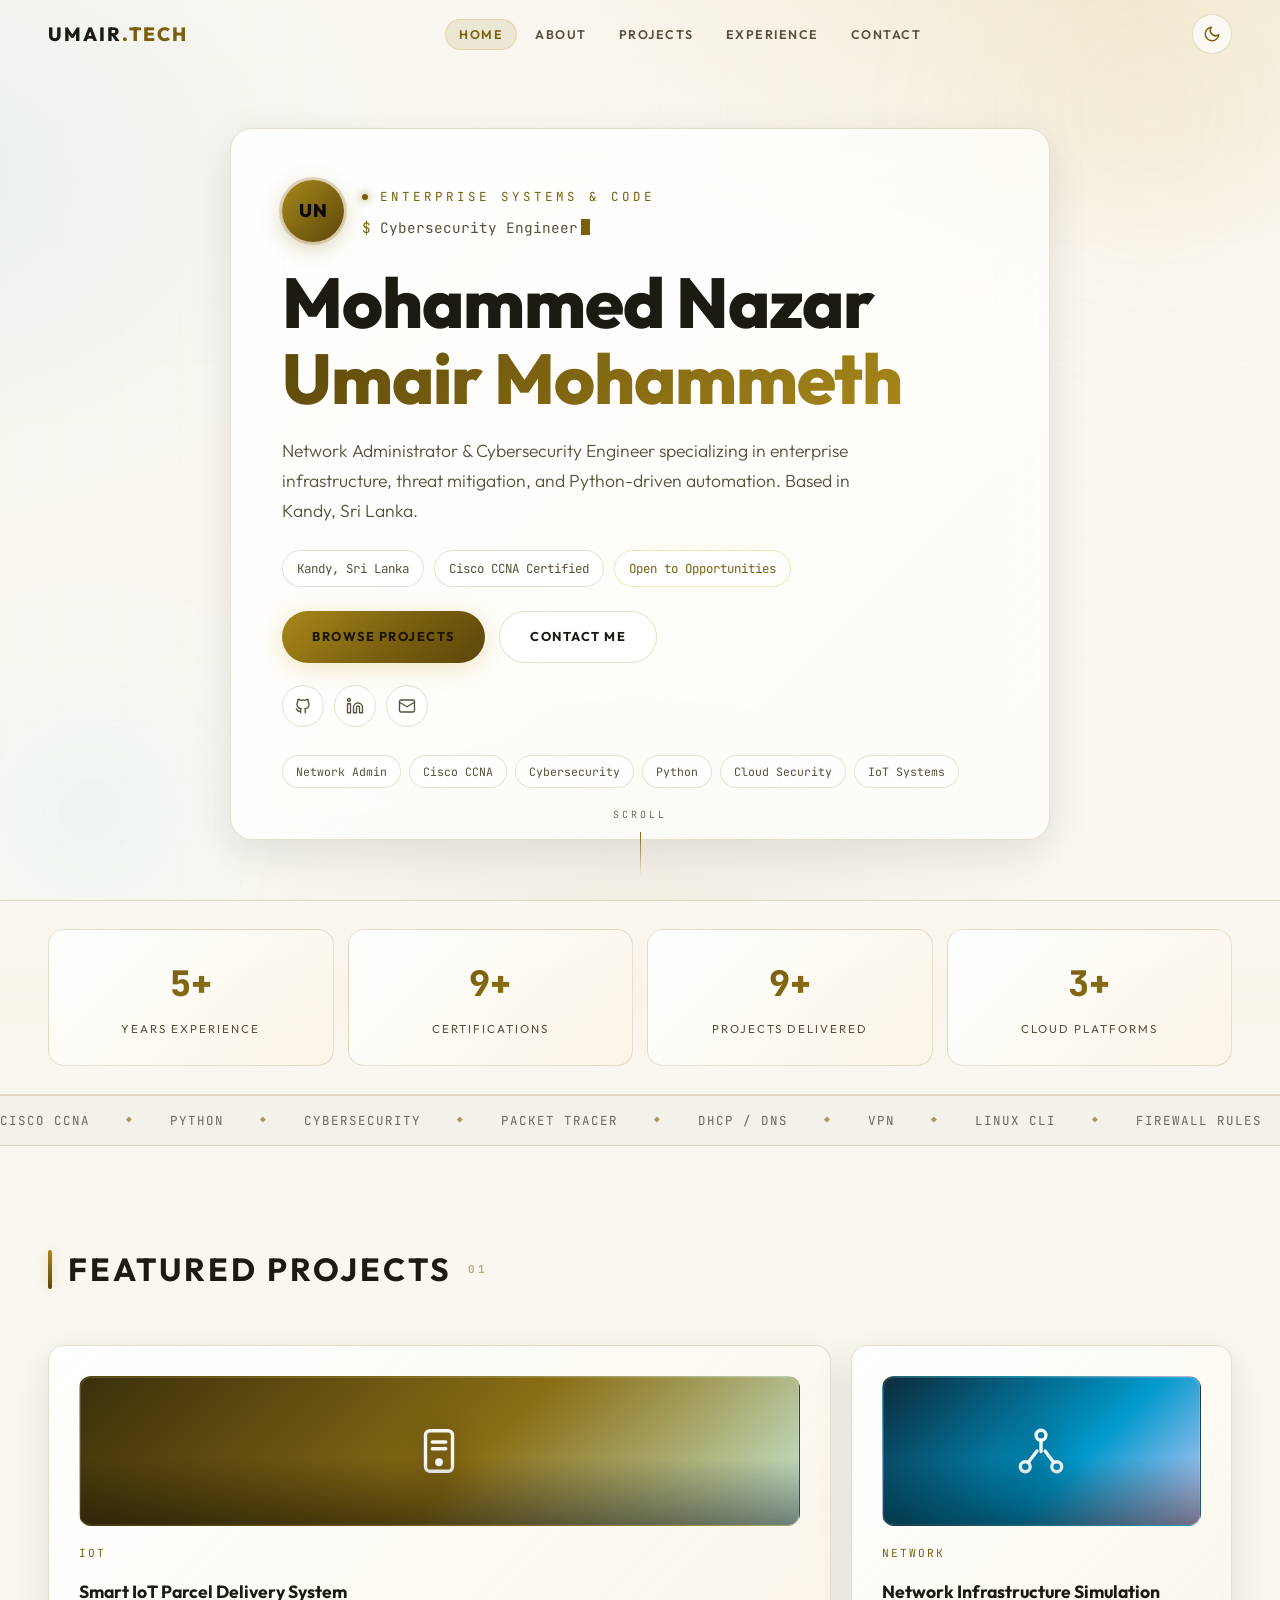
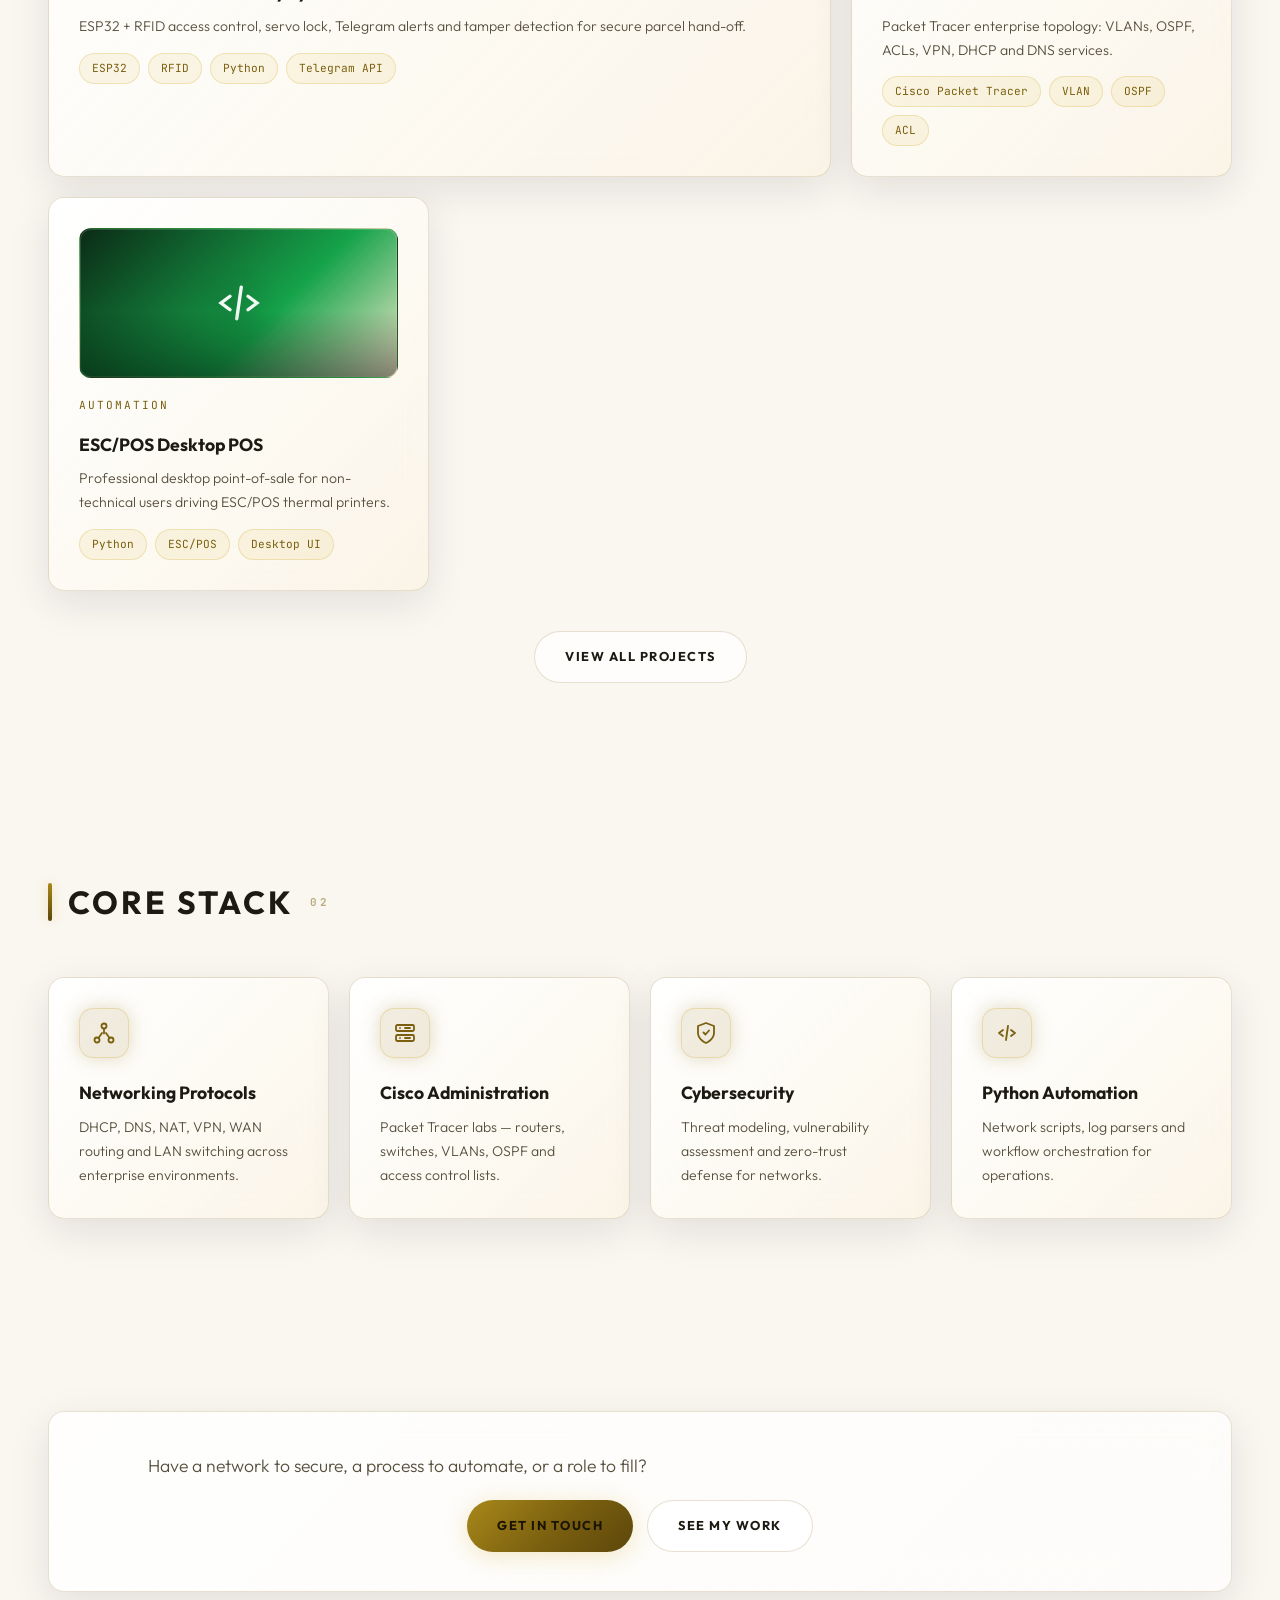
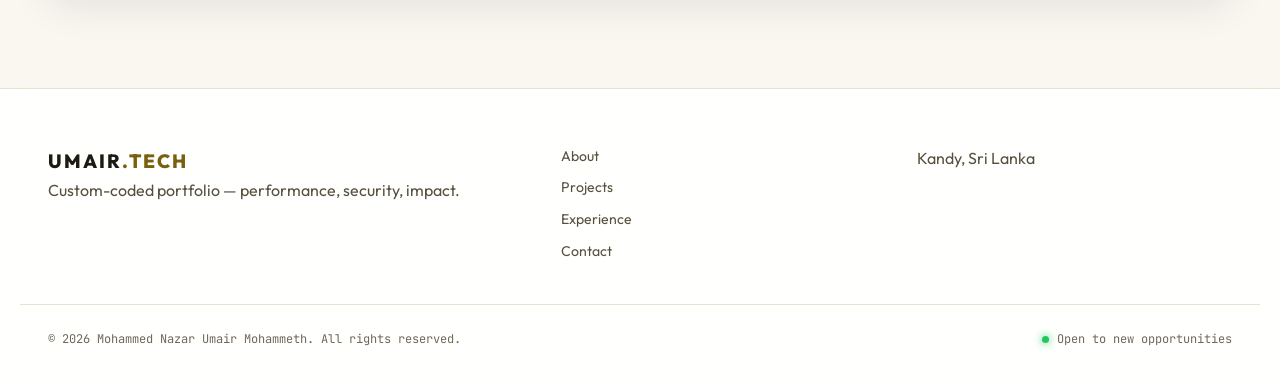
==== commit 669f0447: "Multi-page portfolio with modern UI, themes, PDF viewer and SEO" ====
--- a/index.html
+++ b/index.html
@@ -1,10 +1,25 @@
 <!DOCTYPE html>
-<html lang="en">
+<html lang="en" data-theme="dark">
 <head>
   <meta charset="UTF-8">
+  <script>(function(){try{var t=localStorage.getItem('umair-theme');if(!t&&window.matchMedia&&matchMedia('(prefers-color-scheme: light)').matches)t='light';document.documentElement.setAttribute('data-theme',t||'dark');}catch(e){document.documentElement.setAttribute('data-theme','dark');}})();</script>
   <meta name="viewport" content="width=device-width, initial-scale=1.0">
   <title>Mohammed Nazar Umair Mohammeth — Network Admin & Automation Developer</title>
   <meta name="description" content="Portfolio of Mohammed Nazar Umair Mohammeth — Cisco CCNA network administrator, cybersecurity engineer and Python automation developer based in Kandy, Sri Lanka.">
+  <meta name="theme-color" content="#06070d" media="(prefers-color-scheme: dark)">
+  <meta name="theme-color" content="#faf7f1" media="(prefers-color-scheme: light)">
+  <link rel="canonical" href="https://umair-tech.vercel.app/">
+  <meta property="og:type" content="website">
+  <meta property="og:title" content="Mohammed Nazar Umair Mohammeth — Network Admin & Automation Developer">
+  <meta property="og:description" content="Cisco CCNA network administrator, cybersecurity engineer and Python automation developer based in Kandy, Sri Lanka.">
+  <meta property="og:url" content="https://umair-tech.vercel.app/">
+  <meta name="twitter:card" content="summary_large_image">
+  <meta name="twitter:title" content="Mohammed Nazar Umair Mohammeth — Network Admin & Automation Developer">
+  <meta name="twitter:description" content="Enterprise infrastructure, threat mitigation, and Python-driven automation. Kandy, Sri Lanka.">
+  <link rel="icon" type="image/svg+xml" href="favicon.svg">
+  <script type="application/ld+json">
+  {"@context":"https://schema.org","@type":"Person","name":"Mohammed Nazar Umair Mohammeth","jobTitle":"Network Administrator","address":{"@type":"PostalAddress","addressLocality":"Kandy","addressCountry":"LK"},"url":"https://umair-tech.vercel.app/","sameAs":["https://github.com/Umair-Mohammeth"],"knowsAbout":["Network Administration","Cisco CCNA","Cybersecurity","Python Automation","Cloud Security","IoT Systems"]}
+  </script>
   <link rel="preconnect" href="https://fonts.googleapis.com">
   <link rel="preconnect" href="https://fonts.gstatic.com" crossorigin>
   <link href="https://fonts.googleapis.com/css2?family=Outfit:wght@300;400;500;600;700;800&family=JetBrains+Mono:wght@400;500;600&display=swap" rel="stylesheet">
@@ -12,34 +27,43 @@
 </head>
 <body>
   <a class="skip-link" href="#main">Skip to content</a>
+  <div class="scroll-progress" aria-hidden="true"><i id="scroll-progress-bar"></i></div>
 
   <header class="site-header" id="site-header">
     <div class="container header-inner">
-      <a class="logo" href="#top" aria-label="UMAIR.TECH — home">UMAIR<span>.TECH</span></a>
+      <a class="logo" href="index.html" aria-label="UMAIR.TECH — home">UMAIR<span>.TECH</span></a>
       <nav class="site-nav" aria-label="Main navigation">
         <ul class="nav-menu" id="primary-nav">
-          <li><a href="#about">About</a></li>
-          <li><a href="#stack">Stack</a></li>
-          <li><a href="#projects">Projects</a></li>
-          <li><a href="#experience">Experience</a></li>
-          <li><a href="#certs">Certifications</a></li>
-          <li><a href="#contact">Contact</a></li>
+          <li><a href="index.html" data-nav="home">Home</a></li>
+          <li><a href="about.html" data-nav="about">About</a></li>
+          <li><a href="projects.html" data-nav="projects">Projects</a></li>
+          <li><a href="experience.html" data-nav="experience">Experience</a></li>
+          <li><a href="contact.html" data-nav="contact">Contact</a></li>
         </ul>
       </nav>
-      <button class="nav-toggle" id="nav-toggle" aria-expanded="false" aria-controls="primary-nav" aria-label="Toggle menu">
-        <span></span><span></span><span></span>
-      </button>
+      <div class="header-actions">
+        <button class="theme-toggle" id="theme-toggle" aria-label="Switch to light theme" aria-pressed="false" title="Toggle theme">
+          <svg class="sun" width="18" height="18" viewBox="0 0 24 24" fill="none" stroke="currentColor" stroke-width="2" stroke-linecap="round" aria-hidden="true"><circle cx="12" cy="12" r="4"/><path d="M12 2v2M12 20v2M4.9 4.9l1.4 1.4M17.7 17.7l1.4 1.4M2 12h2M20 12h2M4.9 19.1l1.4-1.4M17.7 6.3l1.4-1.4"/></svg>
+          <svg class="moon" width="18" height="18" viewBox="0 0 24 24" fill="none" stroke="currentColor" stroke-width="2" stroke-linecap="round" stroke-linejoin="round" aria-hidden="true"><path d="M21 12.8A9 9 0 1 1 11.2 3a7 7 0 0 0 9.8 9.8z"/></svg>
+        </button>
+        <button class="nav-toggle" id="nav-toggle" aria-expanded="false" aria-controls="primary-nav" aria-label="Toggle menu">
+          <span></span><span></span><span></span>
+        </button>
+      </div>
     </div>
   </header>
 
   <main id="main">
-    <!-- HERO -->
     <section class="hero" id="top" aria-label="Hero">
       <span class="orb orb-1" aria-hidden="true"></span>
       <span class="orb orb-2" aria-hidden="true"></span>
       <div class="container">
         <div class="hero-panel reveal visible">
-          <p class="eyebrow"><span class="dot" aria-hidden="true"></span>Enterprise Systems &amp; Code</p>
+          <div class="hero-id">
+            <span class="avatar" aria-hidden="true">UN</span>
+            <div><p class="eyebrow" style="margin:0"><span class="dot" aria-hidden="true"></span>Enterprise Systems &amp; Code</p>
+            <p class="typed-line" aria-live="off"><span class="typed-prefix">$</span> <span id="typed">Network Administrator</span><span class="caret" aria-hidden="true"></span></p></div>
+          </div>
           <h1 class="hero-title">Mohammed Nazar <span class="hl">Umair Mohammeth</span></h1>
           <p class="lead">Network Administrator &amp; Cybersecurity Engineer specializing in enterprise infrastructure, threat mitigation, and Python-driven automation. Based in Kandy, Sri Lanka.</p>
           <div class="hero-meta">
@@ -48,8 +72,13 @@
             <span class="chip live">Open to Opportunities</span>
           </div>
           <div class="hero-cta">
-            <a class="btn btn-primary" href="#experience">View Experience</a>
-            <a class="btn btn-ghost" href="#projects">Browse Projects</a>
+            <a class="btn btn-primary" href="projects.html">Browse Projects</a>
+            <a class="btn btn-ghost" href="contact.html">Contact Me</a>
+          </div>
+          <div class="socials" aria-label="Social links">
+            <a href="https://github.com/Umair-Mohammeth" target="_blank" rel="noopener" aria-label="GitHub profile"><svg width="18" height="18" viewBox="0 0 24 24" fill="none" stroke="currentColor" stroke-width="1.8" stroke-linecap="round" stroke-linejoin="round"><path d="M9 19c-4.5 1.5-4.5-2.5-6-3m12 5v-3.5c0-1 .1-1.4-.5-2 2.8-.3 5.5-1.4 5.5-6a4.6 4.6 0 0 0-1.3-3.2 4.2 4.2 0 0 0-.1-3.2s-1.1-.3-3.5 1.3a12.3 12.3 0 0 0-6.2 0C6.4 2.8 5.3 3.1 5.3 3.1a4.2 4.2 0 0 0-.1 3.2A4.6 4.6 0 0 0 4 9.5c0 4.6 2.7 5.7 5.5 6-.6.6-.7 1-.7 2V21"/></svg></a>
+            <a href="https://www.linkedin.com/" target="_blank" rel="noopener" aria-label="LinkedIn profile"><svg width="18" height="18" viewBox="0 0 24 24" fill="none" stroke="currentColor" stroke-width="1.8" stroke-linecap="round" stroke-linejoin="round"><path d="M16 8a6 6 0 0 1 6 6v7h-4v-7a2 2 0 0 0-4 0v7h-4v-7a6 6 0 0 1 6-6z"/><rect x="2" y="9" width="4" height="12"/><circle cx="4" cy="4" r="2"/></svg></a>
+            <a href="mailto:mohammednazarumairmohammeth@gmail.com" aria-label="Email me"><svg width="18" height="18" viewBox="0 0 24 24" fill="none" stroke="currentColor" stroke-width="1.8" stroke-linecap="round" stroke-linejoin="round"><rect x="2" y="4" width="20" height="16" rx="2"/><path d="M22 7l-10 6L2 7"/></svg></a>
           </div>
           <div class="hero-tags" aria-label="Key skills">
             <span>Network Admin</span><span>Cisco CCNA</span><span>Cybersecurity</span><span>Python</span><span>Cloud Security</span><span>IoT Systems</span>
@@ -59,115 +88,52 @@
       <div class="scroll-hint" aria-hidden="true"><span>Scroll</span><i></i></div>
     </section>
 
-    <!-- STATS -->
     <div class="stats reveal">
       <div class="container stats-grid">
         <div class="stat"><strong class="stat-num" data-count="5" data-suffix="+">5+</strong><span>Years Experience</span></div>
         <div class="stat"><strong class="stat-num" data-count="9" data-suffix="+">9+</strong><span>Certifications</span></div>
-        <div class="stat"><strong class="stat-num" data-count="15" data-suffix="+">15+</strong><span>Projects Delivered</span></div>
+        <div class="stat"><strong class="stat-num" data-count="9" data-suffix="+">9+</strong><span>Projects Delivered</span></div>
         <div class="stat"><strong class="stat-num" data-count="3" data-suffix="+">3+</strong><span>Cloud Platforms</span></div>
       </div>
     </div>
 
-    <!-- ABOUT -->
-    <section class="section" id="about">
+    <div class="marquee" aria-hidden="true">
+      <div class="marquee-track">
+        <span>Cisco CCNA</span><span>Python</span><span>Cybersecurity</span><span>Packet Tracer</span><span>DHCP / DNS</span><span>VPN</span><span>Linux CLI</span><span>Firewall Rules</span><span>ESP32 / RFID</span><span>TCP/IP</span>
+        <span>Cisco CCNA</span><span>Python</span><span>Cybersecurity</span><span>Packet Tracer</span><span>DHCP / DNS</span><span>VPN</span><span>Linux CLI</span><span>Firewall Rules</span><span>ESP32 / RFID</span><span>TCP/IP</span>
+      </div>
+    </div>
+
+    <section class="section" id="featured">
       <div class="container">
-        <h2 class="sec-title reveal" data-index="01">About</h2>
-        <div class="glass reveal">
-          <p class="lead">I engineer reliable networks and automate the boring parts. Day to day: switching &amp; routing, firewall rules, hardware diagnostics — plus Python tooling for inventory, log parsing, and workflow automation.</p>
-          <p class="muted" style="margin-top:12px">Currently IT Trainee (Network &amp; Cyber Security) at Kandy Municipal Council · BEng (Hons) Computer Networking and Cloud Security at ESU Kandy.</p>
+        <h2 class="sec-title reveal" data-index="01">Featured Projects</h2>
+        <div class="grid cards-3" id="project-grid" data-limit="3"><!-- rendered by script.js --></div>
+        <div class="center reveal" style="text-align:center;margin-top:40px">
+          <a class="btn btn-ghost" href="projects.html">View All Projects</a>
         </div>
       </div>
     </section>
 
-    <!-- STACK -->
-    <section class="section" id="stack">
+    <section class="section" id="stack-home">
       <div class="container">
         <h2 class="sec-title reveal" data-index="02">Core Stack</h2>
         <div class="grid cards-4">
-          <article class="skill-card reveal"><div class="skill-ic" aria-hidden="true">◈</div><h3>Networking Protocols</h3><p>DHCP, DNS, NAT, VPN, WAN routing and LAN switching across enterprise environments.</p></article>
-          <article class="skill-card reveal"><div class="skill-ic" aria-hidden="true">⬢</div><h3>Cisco Administration</h3><p>Packet Tracer labs — routers, switches, VLANs, OSPF and access control lists.</p></article>
-          <article class="skill-card reveal"><div class="skill-ic" aria-hidden="true">⬣</div><h3>Cybersecurity</h3><p>Threat modeling, vulnerability assessment and zero-trust defense for networks.</p></article>
-          <article class="skill-card reveal"><div class="skill-ic" aria-hidden="true">&gt;_</div><h3>Python Automation</h3><p>Network scripts, log parsers and workflow orchestration for operations.</p></article>
+          <article class="skill-card reveal"><div class="skill-ic" aria-hidden="true"><svg width="24" height="24" viewBox="0 0 24 24" fill="none" stroke="currentColor" stroke-width="1.8" stroke-linecap="round" stroke-linejoin="round"><circle cx="12" cy="5" r="2.5"/><circle cx="5" cy="19" r="2.5"/><circle cx="19" cy="19" r="2.5"/><path d="M12 7.5v5M10 12l-3.5 5M14 12l3.5 5"/></svg></div><h3>Networking Protocols</h3><p>DHCP, DNS, NAT, VPN, WAN routing and LAN switching across enterprise environments.</p></article>
+          <article class="skill-card reveal"><div class="skill-ic" aria-hidden="true"><svg width="24" height="24" viewBox="0 0 24 24" fill="none" stroke="currentColor" stroke-width="1.8" stroke-linecap="round" stroke-linejoin="round"><rect x="3" y="4" width="18" height="6" rx="1.5"/><rect x="3" y="14" width="18" height="6" rx="1.5"/><path d="M7 7h.01M7 17h.01M12 7h5M12 17h5"/></svg></div><h3>Cisco Administration</h3><p>Packet Tracer labs — routers, switches, VLANs, OSPF and access control lists.</p></article>
+          <article class="skill-card reveal"><div class="skill-ic" aria-hidden="true"><svg width="24" height="24" viewBox="0 0 24 24" fill="none" stroke="currentColor" stroke-width="1.8" stroke-linecap="round" stroke-linejoin="round"><path d="M12 22s8-3.5 8-10V5l-8-3-8 3v7c0 6.5 8 10 8 10z"/><path d="M9.5 11.5l2 2 3.5-4"/></svg></div><h3>Cybersecurity</h3><p>Threat modeling, vulnerability assessment and zero-trust defense for networks.</p></article>
+          <article class="skill-card reveal"><div class="skill-ic" aria-hidden="true"><svg width="24" height="24" viewBox="0 0 24 24" fill="none" stroke="currentColor" stroke-width="1.8" stroke-linecap="round" stroke-linejoin="round"><path d="M8 9l-4 3 4 3M16 9l4 3-4 3M13 5l-2 14"/></svg></div><h3>Python Automation</h3><p>Network scripts, log parsers and workflow orchestration for operations.</p></article>
         </div>
       </div>
     </section>
 
-    <!-- PROJECTS -->
-    <section class="section" id="projects">
+    <section class="section" id="cta">
       <div class="container">
-        <h2 class="sec-title reveal" data-index="03">Featured Projects</h2>
-        <div class="filters reveal" role="group" aria-label="Project category filters">
-          <button class="filter-btn active" data-filter="all" aria-pressed="true">All</button>
-          <button class="filter-btn" data-filter="iot" aria-pressed="false">IoT</button>
-          <button class="filter-btn" data-filter="network" aria-pressed="false">Network</button>
-          <button class="filter-btn" data-filter="security" aria-pressed="false">Security</button>
-          <button class="filter-btn" data-filter="automation" aria-pressed="false">Automation</button>
-          <button class="filter-btn" data-filter="web" aria-pressed="false">Web</button>
-        </div>
-        <p class="sr-status" id="filter-status" role="status" aria-live="polite"></p>
-        <div class="grid cards-3" id="project-grid"><!-- rendered by script.js --></div>
-      </div>
-    </section>
-
-    <!-- EXPERIENCE -->
-    <section class="section" id="experience">
-      <div class="container">
-        <h2 class="sec-title reveal" data-index="04">Experience</h2>
-        <div class="timeline">
-          <article class="t-card reveal">
-            <span class="t-date">Oct 2025 – Present</span>
-            <h3>IT Trainee — Network &amp; Cyber Security</h3>
-            <h4>Kandy Municipal Council</h4>
-            <p>200+ workstations maintained, Cat6/fiber cabling, switch &amp; AP setup, asset tracking for 500+ devices. Downtime cut ~40%.</p>
-            <div class="badges"><span>Network Admin</span><span>Hardware</span><span>Cabling</span><span>Support</span></div>
-          </article>
-          <article class="t-card reveal">
-            <span class="t-date">Jan 2023 – Sep 2023</span>
-            <h3>Volunteer — IT &amp; Workshop Support</h3>
-            <h4>NIFS, Kandy · YSA Organizing Committee</h4>
-            <p>Hardware diagnostics, 300+ asset inventory, logistics for 12+ research workshops (50–100 attendees each).</p>
-            <div class="badges"><span>Diagnostics</span><span>Inventory</span><span>Events</span></div>
-          </article>
-        </div>
-        <h2 class="sec-title reveal" data-index="05" style="margin-top:64px">Education</h2>
-        <div class="grid cards-3">
-          <article class="skill-card reveal"><div class="skill-ic" aria-hidden="true">🎓</div><h3>BEng (Hons) Networking &amp; Cloud Security</h3><p class="gold">ESU Kandy · London Metropolitan University</p><p>Cloud security, enterprise routing, virtualization, vulnerability assessment. Expected 2028.</p></article>
-          <article class="skill-card reveal"><div class="skill-ic" aria-hidden="true">📜</div><h3>Higher Diploma — Network Tech &amp; Cybersecurity</h3><p class="gold">ICBT Kandy · Merit Pass · Dec 2025</p><p>Switching L2/L3, defense architectures, monitoring, wireless security, incident response.</p></article>
-          <article class="skill-card reveal"><div class="skill-ic" aria-hidden="true">&lt;/&gt;</div><h3>Fullstack Web Development</h3><p class="gold">University of Moratuwa (Online) · 2022</p><p>React, Node.js, PostgreSQL, MongoDB, Docker, CI/CD, REST APIs, Git.</p></article>
-        </div>
-      </div>
-    </section>
-
-    <!-- CERTS -->
-    <section class="section" id="certs">
-      <div class="container">
-        <h2 class="sec-title reveal" data-index="06">Certifications</h2>
-        <div class="grid cards-3">
-          <article class="skill-card reveal"><div class="skill-ic" aria-hidden="true">🛡</div><h3>CCNA</h3><p class="gold">Cisco Systems · 2025</p><p>Routing &amp; switching, IP connectivity, security fundamentals, automation.</p></article>
-          <article class="skill-card reveal"><div class="skill-ic" aria-hidden="true">🔒</div><h3>Network Support &amp; Security</h3><p class="gold">Cisco Systems · 2025</p><p>Monitoring, threat detection, ACLs, VPN, secure access.</p></article>
-          <article class="skill-card reveal"><div class="skill-ic" aria-hidden="true">🌐</div><h3>Network Basics</h3><p class="gold">Cisco Systems · 2024</p><p>OSI/TCP-IP, subnetting, switching and routing fundamentals.</p></article>
-          <article class="skill-card reveal"><div class="skill-ic" aria-hidden="true">💻</div><h3>Operating Systems &amp; Hardware</h3><p class="gold">Cisco Systems · 2024</p><p>Diagnostics, OS install, drivers, BIOS/UEFI, peripherals.</p></article>
-          <article class="skill-card reveal"><div class="skill-ic" aria-hidden="true">🧩</div><h3>Intro to Packet Tracer</h3><p class="gold">Cisco Systems · 2024</p><p>Topology design, device config, protocol analysis, simulation.</p></article>
-          <article class="skill-card reveal"><div class="skill-ic" aria-hidden="true">🐍</div><h3>Python Fundamentals for Researchers</h3><p class="gold">NIFS · 2024</p><p>Data analysis, visualization, automation, NumPy, Pandas.</p></article>
-          <article class="skill-card reveal"><div class="skill-ic" aria-hidden="true">✨</div><h3>Prompt Engineering Professional</h3><p class="gold">DeepLearning.AI · 2024</p><p>Chain-of-thought, few-shot, RAG, prompt optimization.</p></article>
-          <article class="skill-card reveal"><div class="skill-ic" aria-hidden="true">📄</div><h3>Certificate in Computer Science</h3><p class="gold">NIBM Sri Lanka · 2023</p><p>Algorithms, data structures, databases, OOP.</p></article>
-          <article class="skill-card reveal"><div class="skill-ic" aria-hidden="true">✔</div><h3>Diploma in Skill Development</h3><p class="gold">CSDS Sri Lanka · 2022</p><p>Communication, project management, documentation.</p></article>
-        </div>
-      </div>
-    </section>
-
-    <!-- CONTACT -->
-    <section class="section" id="contact">
-      <div class="container">
-        <h2 class="sec-title reveal" data-index="07">Contact</h2>
         <div class="glass reveal contact-box">
           <p class="lead">Have a network to secure, a process to automate, or a role to fill?</p>
-          <div class="hero-cta" style="margin-top:20px">
-            <a class="btn btn-primary" href="mailto:mohammednazarumairmohammeth@gmail.com">Email Me</a>
-            <a class="btn btn-ghost" href="https://github.com/Umair-Mohammeth" target="_blank" rel="noopener">GitHub</a>
+          <div class="hero-cta" style="margin-top:20px;justify-content:center">
+            <a class="btn btn-primary" href="contact.html">Get In Touch</a>
+            <a class="btn btn-ghost" href="projects.html">See My Work</a>
           </div>
-          <p class="muted" style="margin-top:16px">Kandy, Sri Lanka · +94 721 658 204</p>
         </div>
       </div>
     </section>
@@ -179,7 +145,7 @@
         <p class="logo">UMAIR<span>.TECH</span></p>
         <p class="muted">Custom-coded portfolio — performance, security, impact.</p>
       </div>
-      <nav aria-label="Footer"><a href="#about">About</a><a href="#projects">Projects</a><a href="#experience">Experience</a><a href="#contact">Contact</a></nav>
+      <nav aria-label="Footer"><a href="about.html">About</a><a href="projects.html">Projects</a><a href="experience.html">Experience</a><a href="contact.html">Contact</a></nav>
       <p class="muted">Kandy, Sri Lanka</p>
     </div>
     <div class="container footer-bottom">
@@ -188,7 +154,6 @@
     </div>
   </footer>
 
-  <!-- PROJECT MODAL -->
   <div class="modal" id="project-modal" role="dialog" aria-modal="true" aria-labelledby="pm-title" hidden>
     <div class="modal-backdrop" data-close></div>
     <div class="modal-card" role="document">
@@ -197,6 +162,18 @@
       <p class="gold" id="pm-role"></p>
       <p class="muted" id="pm-desc"></p>
       <div class="badges" id="pm-tech"></div>
+      <div class="pdf-viewer" id="pm-pdf" hidden>
+        <h4>Documentation</h4>
+        <div class="pdf-bar">
+          <button class="pdf-btn" id="pdf-prev" aria-label="Previous page">‹</button>
+          <span class="pdf-pages" aria-live="polite">Page <b id="pdf-cur">1</b> of <b id="pdf-total">1</b></span>
+          <button class="pdf-btn" id="pdf-next" aria-label="Next page">›</button>
+          <span class="pdf-spacer"></span>
+          <button class="pdf-btn" id="pdf-download">Download</button>
+          <button class="pdf-btn" id="pdf-print">Print</button>
+        </div>
+        <div class="pdf-stage"><canvas id="pdf-canvas"></canvas></div>
+      </div>
       <div class="modal-actions">
         <a class="btn btn-primary" id="pm-github" href="#" target="_blank" rel="noopener" hidden>GitHub Repository</a>
         <a class="btn btn-ghost" id="pm-full" href="#" target="_blank" rel="noopener" hidden>Full Case Study</a>
--- a/style.css
+++ b/style.css
@@ -2,15 +2,53 @@
 :root{
   --bg:#06070d; --bg2:#0a0c16; --glass:rgba(255,255,255,.055);
   --line:rgba(255,255,255,.1); --gold:#d4af37; --gold-l:#f5d76e; --gold-d:#a8881a;
-  --gold-soft:rgba(212,175,55,.1); --txt:#f2f3fa; --mut:#9aa0b8; --dim:#5b6178;
+  --gold-soft:rgba(212,175,55,.1); --gold-ink:#080806; --txt:#f2f3fa; --mut:#9aa0b8; --dim:#8b91ad;
   --cyan:#00d4ff; --violet:#7c6cff; --ok:#22c55e;
   --sans:'Outfit',system-ui,sans-serif; --mono:'JetBrains Mono',monospace;
   --r:16px; --hh:68px; --ease:cubic-bezier(.16,1,.3,1);
+  color-scheme:dark;
 }
+[data-theme="light"]{
+  --bg:#faf7f1; --bg2:#ffffff; --glass:rgba(255,255,255,.68);
+  --line:rgba(122,92,14,.18); --gold:#7a5f0f; --gold-l:#a8881a; --gold-d:#5c470b;
+  --gold-soft:rgba(138,109,20,.12); --gold-ink:#1a1405; --txt:#1c1a12; --mut:#57503e; --dim:#6f675a;
+  color-scheme:light;
+}
+[data-theme="light"] body{background-color:var(--bg);background-image:radial-gradient(1000px 500px at 85% -5%,rgba(200,160,40,.14),transparent 60%),radial-gradient(900px 600px at -10% 20%,rgba(0,150,200,.07),transparent 60%),radial-gradient(800px 500px at 50% 110%,rgba(122,92,14,.08),transparent 60%)}
+[data-theme="light"] .site-header.scrolled{background:rgba(250,247,241,.85)}
+[data-theme="light"] .footer{background:rgba(255,255,255,.9)}
+[data-theme="light"] .hero-panel,[data-theme="light"] .glass{background:linear-gradient(135deg,rgba(255,255,255,.85),rgba(255,255,255,.6))}
+[data-theme="light"] .skill-card,[data-theme="light"] .proj-card,[data-theme="light"] .t-card,[data-theme="light"] .stat{background:linear-gradient(135deg,#ffffff,rgba(250,244,230,.85))}
+[data-theme="light"] .modal-card{background:linear-gradient(135deg,#ffffff,rgba(250,244,230,.95))}
+[data-theme="light"] .orb{opacity:.55}
+[data-theme="light"] .hero::after{opacity:.6}
+[data-theme="light"] .chip,[data-theme="light"] .hero-tags span,[data-theme="light"] .filter-btn,[data-theme="light"] .btn-ghost,[data-theme="light"] .theme-toggle,[data-theme="light"] .to-top,[data-theme="light"] .socials a{background:rgba(255,255,255,.7)}
+@media(max-width:900px){[data-theme="light"] .nav-menu{background:rgba(255,255,255,.97)}}
+[data-theme="light"] .btn-primary{color:#1a1405}
+[data-theme="light"] .filter-btn.active{color:#1a1405}
+[data-theme="light"] .qv{background:rgba(255,255,255,.85)}
+[data-theme="light"] .timeline .t-card::before{background:var(--bg)}
+[data-theme="light"] .contact-form input,[data-theme="light"] .contact-form textarea{background:rgba(255,255,255,.8)}
+[data-theme="light"] .pdf-toolbar{background:rgba(250,244,230,.9)}
+[data-theme="light"] .hero-panel,[data-theme="light"] .glass,[data-theme="light"] .skill-card,[data-theme="light"] .proj-card,[data-theme="light"] .t-card,[data-theme="light"] .modal-card{box-shadow:0 12px 40px rgba(20,22,31,.1),inset 0 1px 0 rgba(255,255,255,.6)}
+[data-theme="light"] .stat-num{background:linear-gradient(135deg,var(--gold-d),var(--gold-l));-webkit-background-clip:text;background-clip:text;-webkit-text-fill-color:transparent}
+[data-theme="light"] .hero-title .hl{background:linear-gradient(135deg,var(--gold-d),var(--gold-l));-webkit-background-clip:text;background-clip:text;-webkit-text-fill-color:transparent}
+[data-theme="light"] .marquee{background:rgba(20,22,31,.025)}
+[data-theme="light"] .avatar{box-shadow:0 0 0 3px rgba(138,109,20,.25),0 6px 22px rgba(138,109,20,.3)}
+[data-theme="light"] .skill-ic,[data-theme="light"] .qv:hover{box-shadow:0 0 18px rgba(138,109,20,.25)}
+[data-theme="light"] .scroll-progress i{background:linear-gradient(90deg,var(--gold-d),var(--gold-l),#0090b8)}
+[data-theme="light"] .modal-backdrop{background:rgba(20,22,31,.55)}
+[data-theme="light"] .proj-cover{box-shadow:inset 0 0 0 1px rgba(255,255,255,.15)}
+[data-theme="light"] ::selection{background:rgba(138,109,20,.3)}
 *{box-sizing:border-box;margin:0;padding:0}
 html{scroll-behavior:smooth;scroll-padding-top:calc(var(--hh) + 12px)}
 body{background:var(--bg);background-image:radial-gradient(1000px 500px at 85% -5%,rgba(212,175,55,.07),transparent 60%),radial-gradient(900px 600px at -10% 20%,rgba(0,212,255,.05),transparent 60%),radial-gradient(800px 500px at 50% 110%,rgba(124,108,255,.06),transparent 60%);background-attachment:fixed;color:var(--txt);font-family:var(--sans);line-height:1.7;-webkit-font-smoothing:antialiased;overflow-x:hidden}
 a{color:inherit;text-decoration:none}
+body,.site-header,.hero-panel,.glass,.skill-card,.proj-card,.t-card,.stat,.modal-card,.footer,.filter-btn,.btn,.chip,.nav-menu a,.contact-form input,.contact-form textarea{transition:background-color .35s ease,color .35s ease,border-color .35s ease,box-shadow .35s ease}
+::selection{background:rgba(212,175,55,.35);color:var(--txt)}
+::-webkit-scrollbar{width:11px}
+::-webkit-scrollbar-track{background:var(--bg)}
+::-webkit-scrollbar-thumb{background:linear-gradient(var(--gold-d),var(--gold-l));border-radius:6px;border:2px solid var(--bg)}
 .container{max-width:1240px;margin:0 auto;padding:0 28px}
 .skip-link{position:absolute;top:-60px;left:0;background:var(--gold);color:#080806;padding:10px 18px;font-weight:700;z-index:9999;border-radius:0 0 10px 0}
 .skip-link:focus{top:0}
@@ -28,6 +66,16 @@
 .nav-toggle{display:none;background:var(--glass);border:1px solid var(--line);border-radius:10px;padding:10px 12px;cursor:pointer}
 .nav-toggle span{display:block;width:20px;height:2px;background:var(--txt);border-radius:1px}
 .nav-toggle span+span{margin-top:5px}
+.header-actions{display:flex;align-items:center;gap:10px}
+.theme-toggle{width:40px;height:40px;border-radius:50%;background:var(--glass);border:1px solid var(--line);color:var(--gold);cursor:pointer;display:inline-flex;align-items:center;justify-content:center;transition:.18s;backdrop-filter:blur(10px)}
+.theme-toggle:hover{border-color:var(--gold);transform:translateY(-2px)}
+.theme-toggle .moon{display:none}
+[data-theme="light"] .theme-toggle .sun{display:none}
+[data-theme="light"] .theme-toggle .moon{display:block}
+.scroll-progress{position:fixed;top:0;left:0;height:3px;width:100%;z-index:1200;background:transparent;pointer-events:none}
+.scroll-progress i{display:block;height:100%;width:100%;background:linear-gradient(90deg,var(--gold-d),var(--gold-l),var(--cyan));transform-origin:0 50%;transform:scaleX(0)}
+.btn{will-change:transform}
+@media(pointer:fine){.btn-mag{transition:transform .18s var(--ease),box-shadow .18s,background .18s,color .18s,border-color .18s}}
 
 /* hero */
 .hero{min-height:100vh;display:flex;align-items:center;position:relative;overflow:hidden;padding-top:var(--hh)}
@@ -37,6 +85,20 @@
 .orb-2{width:340px;height:340px;background:radial-gradient(circle,rgba(0,212,255,.18),transparent 70%);bottom:-80px;left:-80px;animation:float 9s ease-in-out infinite reverse}
 @keyframes float{50%{transform:translateY(-14px)}}
 .hero-panel{position:relative;z-index:1;background:linear-gradient(135deg,rgba(255,255,255,.08),rgba(255,255,255,.02));border:1px solid var(--line);border-radius:22px;padding:clamp(28px,4vw,52px);backdrop-filter:blur(22px) saturate(170%);box-shadow:0 20px 80px rgba(0,0,0,.45),inset 0 1px 0 rgba(255,255,255,.15);max-width:820px}
+.hero-id{display:flex;align-items:center;gap:18px;margin-bottom:22px}
+.avatar{width:62px;height:62px;flex-shrink:0;border-radius:50%;display:flex;align-items:center;justify-content:center;font-weight:800;font-size:1.15rem;letter-spacing:1px;color:#080806;background:linear-gradient(135deg,var(--gold-l),var(--gold-d));box-shadow:0 0 0 3px rgba(212,175,55,.25),0 0 30px rgba(212,175,55,.35)}
+.typed-line{font-family:var(--mono);font-size:.9rem;color:var(--mut);margin-top:8px;min-height:1.6em}
+.typed-prefix{color:var(--gold)}
+.caret{display:inline-block;width:9px;height:1.1em;background:var(--gold);vertical-align:-2px;margin-left:3px;animation:blink 1s steps(1) infinite}
+@keyframes blink{50%{opacity:0}}
+.socials{display:flex;gap:10px;margin-top:22px}
+.socials a{width:42px;height:42px;border-radius:50%;display:inline-flex;align-items:center;justify-content:center;background:var(--glass);border:1px solid var(--line);color:var(--mut);transition:.18s}
+.socials a:hover{color:var(--gold);border-color:var(--gold);transform:translateY(-3px)}
+.marquee{overflow:hidden;border-top:1px solid var(--line);border-bottom:1px solid var(--line);padding:14px 0;background:rgba(255,255,255,.015)}
+.marquee-track{display:flex;gap:36px;width:max-content;animation:scroll-x 28s linear infinite;font-family:var(--mono);font-size:.78rem;letter-spacing:2px;text-transform:uppercase;color:var(--dim);white-space:nowrap}
+.marquee-track span{display:flex;align-items:center;gap:36px}
+.marquee-track span::after{content:'◆';color:var(--gold);font-size:.6rem;opacity:.6}
+@keyframes scroll-x{to{transform:translateX(-50%)}}
 .eyebrow{display:inline-flex;align-items:center;gap:12px;font-family:var(--mono);color:var(--gold);font-size:.78rem;letter-spacing:4px;text-transform:uppercase;margin-bottom:24px}
 .eyebrow .dot{width:6px;height:6px;border-radius:50%;background:var(--gold);box-shadow:0 0 10px var(--gold);animation:pulse 2s infinite}
 @keyframes pulse{50%{opacity:.5;transform:scale(.8)}}
@@ -59,6 +121,20 @@
 .scroll-hint i{width:1px;height:44px;background:linear-gradient(var(--gold),transparent);animation:drop 1.8s infinite}
 @keyframes drop{0%{transform:scaleY(0);transform-origin:top}50%{transform:scaleY(1);transform-origin:top}51%{transform-origin:bottom}100%{transform:scaleY(0);transform-origin:bottom}}
 
+/* inner pages */
+.page-hero{padding:calc(var(--hh) + 72px) 0 8px;position:relative;overflow:hidden}
+.page-hero .hero-title{font-size:clamp(2rem,5vw,3.4rem)}
+.toolkit{display:flex;flex-wrap:wrap;gap:10px;max-width:760px}
+.toolkit span{font-family:var(--mono);font-size:.76rem;color:var(--gold);background:rgba(212,175,55,.1);border:1px solid rgba(212,175,55,.28);border-radius:8px;padding:8px 14px}
+.contact-grid{display:grid;grid-template-columns:1fr 1.4fr;gap:32px;text-align:left;align-items:start}
+.contact-info{display:flex;flex-direction:column;gap:18px}
+.contact-item{display:flex;flex-direction:column;gap:4px}
+.contact-item strong{font-size:.72rem;letter-spacing:2px;text-transform:uppercase;color:var(--dim)}
+.contact-item a{color:var(--gold);word-break:break-all}
+.contact-item a:hover{text-decoration:underline}
+.nav-menu a[aria-current="page"]{color:var(--gold);background:var(--gold-soft);box-shadow:inset 0 0 0 1px rgba(212,175,55,.3)}
+@media(max-width:900px){.contact-grid{grid-template-columns:1fr}}
+
 /* sections */
 .section{padding:96px 0;position:relative}
 .sec-title{font-size:clamp(1.4rem,3vw,2rem);font-weight:700;letter-spacing:3px;text-transform:uppercase;margin-bottom:48px;display:inline-flex;align-items:center;gap:16px}
@@ -71,17 +147,52 @@
 .skill-card,.proj-card,.t-card{background:linear-gradient(135deg,rgba(255,255,255,.07),rgba(255,255,255,.02));border:1px solid var(--line);border-radius:var(--r);padding:30px;backdrop-filter:blur(18px);box-shadow:0 10px 40px rgba(0,0,0,.3),inset 0 1px 0 rgba(255,255,255,.1);transition:border-color .3s,transform .3s var(--ease, ease),box-shadow .3s;position:relative;overflow:hidden}
 .skill-card:hover,.proj-card:hover,.t-card:hover{border-color:rgba(212,175,55,.4);transform:translateY(-6px);box-shadow:0 20px 60px rgba(0,0,0,.45)}
 .skill-ic{width:50px;height:50px;display:flex;align-items:center;justify-content:center;border-radius:14px;background:var(--gold-soft);border:1px solid rgba(212,175,55,.3);color:var(--gold);font-size:1.3rem;margin-bottom:20px}
+.skill-ic svg{width:24px;height:24px;flex-shrink:0}
+.skill-sub{color:var(--gold);font-size:.85rem;font-weight:500;margin-bottom:8px}
+.skill-card:hover .skill-ic{box-shadow:0 0 24px rgba(212,175,55,.25);transform:scale(1.06) rotate(-4deg)}
+.skill-ic{transition:box-shadow .18s,transform .18s}
 .skill-card h3,.proj-card h3,.t-card h3{font-size:1.1rem;margin-bottom:8px}
 .skill-card p,.proj-card p,.t-card p{color:var(--mut);font-size:.88rem;font-weight:300}
+.proj-cover{height:150px;border-radius:12px;margin-bottom:18px;display:flex;align-items:center;justify-content:center;overflow:hidden;position:relative;border:1px solid var(--line)}
+.proj-cover svg{width:54px;height:54px;color:rgba(255,255,255,.9);filter:drop-shadow(0 4px 14px rgba(0,0,0,.4))}
+.proj-cover::after{content:'';position:absolute;inset:0;background:linear-gradient(180deg,transparent 55%,rgba(0,0,0,.45))}
+.cov-iot{background:linear-gradient(135deg,#3b2f0b,#8a6d14 55%,#00d4ff33),radial-gradient(circle at 80% 20%,rgba(245,215,110,.5),transparent 55%)}
+.cov-network{background:linear-gradient(135deg,#0b2b3b,#0099cc 60%,#7c6cff55),radial-gradient(circle at 20% 80%,rgba(0,212,255,.4),transparent 55%)}
+.cov-security{background:linear-gradient(135deg,#2b0b12,#cc2244 60%,#d4af3744),radial-gradient(circle at 80% 80%,rgba(255,71,87,.35),transparent 55%)}
+.cov-automation{background:linear-gradient(135deg,#0b2b16,#16a34a 60%,#d4af3733),radial-gradient(circle at 20% 20%,rgba(34,197,94,.4),transparent 55%)}
+.cov-web{background:linear-gradient(135deg,#1b1440,#7c6cff 60%,#00d4ff44),radial-gradient(circle at 50% 100%,rgba(124,108,255,.45),transparent 60%)}
+[data-theme="light"] .proj-cover svg{color:rgba(255,255,255,.95)}
+@media(min-width:1000px){#project-grid .proj-card:first-child{grid-column:span 2}.cards-3{grid-template-columns:repeat(3,1fr)}}
 .proj-top{display:flex;align-items:center;justify-content:space-between;margin-bottom:14px}
+.pdf-viewer{margin-top:20px;padding-top:18px;border-top:1px solid var(--line)}
+.pdf-viewer h4{font-size:.78rem;letter-spacing:1.5px;text-transform:uppercase;color:var(--mut);margin-bottom:12px}
+.pdf-bar{display:flex;align-items:center;gap:8px;flex-wrap:wrap;margin-bottom:10px}
+.pdf-btn{background:var(--glass);border:1px solid var(--line);color:var(--txt);border-radius:8px;padding:7px 14px;font-size:.75rem;font-weight:600;cursor:pointer}
+.pdf-btn:hover:not(:disabled){border-color:var(--gold);color:var(--gold)}
+.pdf-btn:disabled{opacity:.4;cursor:not-allowed}
+.pdf-pages{font-family:var(--mono);font-size:.75rem;color:var(--mut)}
+.pdf-spacer{flex:1}
+.pdf-stage{background:#0a0c16;border:1px solid var(--line);border-radius:12px;overflow:auto;max-height:320px}
+.pdf-stage canvas{display:block;width:100%;height:auto}
 .proj-cat{font-family:var(--mono);color:var(--gold);font-size:.7rem;letter-spacing:2px;text-transform:uppercase}
 .proj-card .badges,.t-card .badges{display:flex;flex-wrap:wrap;gap:8px;margin-top:14px}
 .badges span{font-family:var(--mono);font-size:.7rem;color:var(--gold);background:rgba(212,175,55,.1);border:1px solid rgba(212,175,55,.28);border-radius:100px;padding:5px 12px}
 .qv{position:absolute;top:14px;right:14px;width:38px;height:38px;border-radius:50%;background:rgba(0,0,0,.6);border:1px solid rgba(255,255,255,.15);color:var(--gold);font-size:1.1rem;cursor:pointer;opacity:0;transform:translateY(8px);transition:.18s}
 .proj-card:hover .qv,.qv:focus{opacity:1;transform:none}
 .qv:hover{background:var(--gold);color:#080806}
+.timeline{position:relative;max-width:860px;margin:0 auto;padding-left:52px}
+.timeline::before{content:'';position:absolute;top:0;bottom:0;left:18px;width:2px;background:linear-gradient(180deg,var(--gold),rgba(212,175,55,.1),transparent);border-radius:1px}
+.timeline .t-card{margin-bottom:24px}
+.timeline .t-card::before{content:'';position:absolute;left:-42px;top:30px;width:14px;height:14px;border-radius:50%;background:var(--bg);border:2px solid var(--gold);box-shadow:0 0 0 4px rgba(212,175,55,.12);z-index:1}
+.timeline .t-card:hover::before{background:var(--gold);box-shadow:0 0 0 6px rgba(212,175,55,.18),0 0 18px rgba(212,175,55,.5)}
 .t-date{font-family:var(--mono);color:var(--gold);font-size:.75rem;letter-spacing:2px;text-transform:uppercase}
 .t-card h4{color:var(--gold);font-weight:500;font-size:.92rem;margin:6px 0 12px;opacity:.85}
+.contact-form{display:grid;gap:12px;max-width:560px;margin:24px auto 0;text-align:left}
+.contact-form label{font-size:.75rem;letter-spacing:1.5px;text-transform:uppercase;color:var(--mut);font-weight:600}
+.contact-form input,.contact-form textarea{background:var(--glass);border:1px solid var(--line);border-radius:12px;padding:13px 16px;color:var(--txt);font-family:var(--sans);font-size:.95rem;width:100%;backdrop-filter:blur(10px)}
+.contact-form input:focus,.contact-form textarea:focus{border-color:var(--gold);outline:none;box-shadow:0 0 0 3px rgba(212,175,55,.18)}
+.contact-form textarea{min-height:130px;resize:vertical}
+.form-note{font-size:.78rem;color:var(--dim);font-family:var(--mono)}
 
 /* stats */
 .stats{border-top:1px solid var(--line);border-bottom:1px solid var(--line);padding:28px 0;background:linear-gradient(180deg,transparent,rgba(212,175,55,.04),transparent)}
@@ -137,5 +248,5 @@
   .footer-bottom{flex-direction:column;text-align:center}
 }
 @media(max-width:520px){.container{padding:0 18px}.cards-3,.cards-4{grid-template-columns:1fr}.hero-cta .btn{width:100%;justify-content:center}}
-@media(prefers-reduced-motion:reduce){*,*::before,*::after{animation-duration:.01ms!important;transition-duration:.01ms!important}.reveal{opacity:1!important;transform:none!important}.orb{display:none}}
+@media(prefers-reduced-motion:reduce){html{scroll-behavior:auto}*,*::before,*::after{animation-duration:.01ms!important;transition-duration:.01ms!important}.reveal{opacity:1!important;transform:none!important}.orb{display:none}.marquee-track{animation:none}}
 @media print{body{background:#fff;color:#000}.site-header,.footer,.hero-cta,.filters,.to-top,.scroll-hint{display:none!important}.skill-card,.proj-card,.t-card,.glass,.hero-panel{border:1px solid #ccc;background:#fff;box-shadow:none}}
